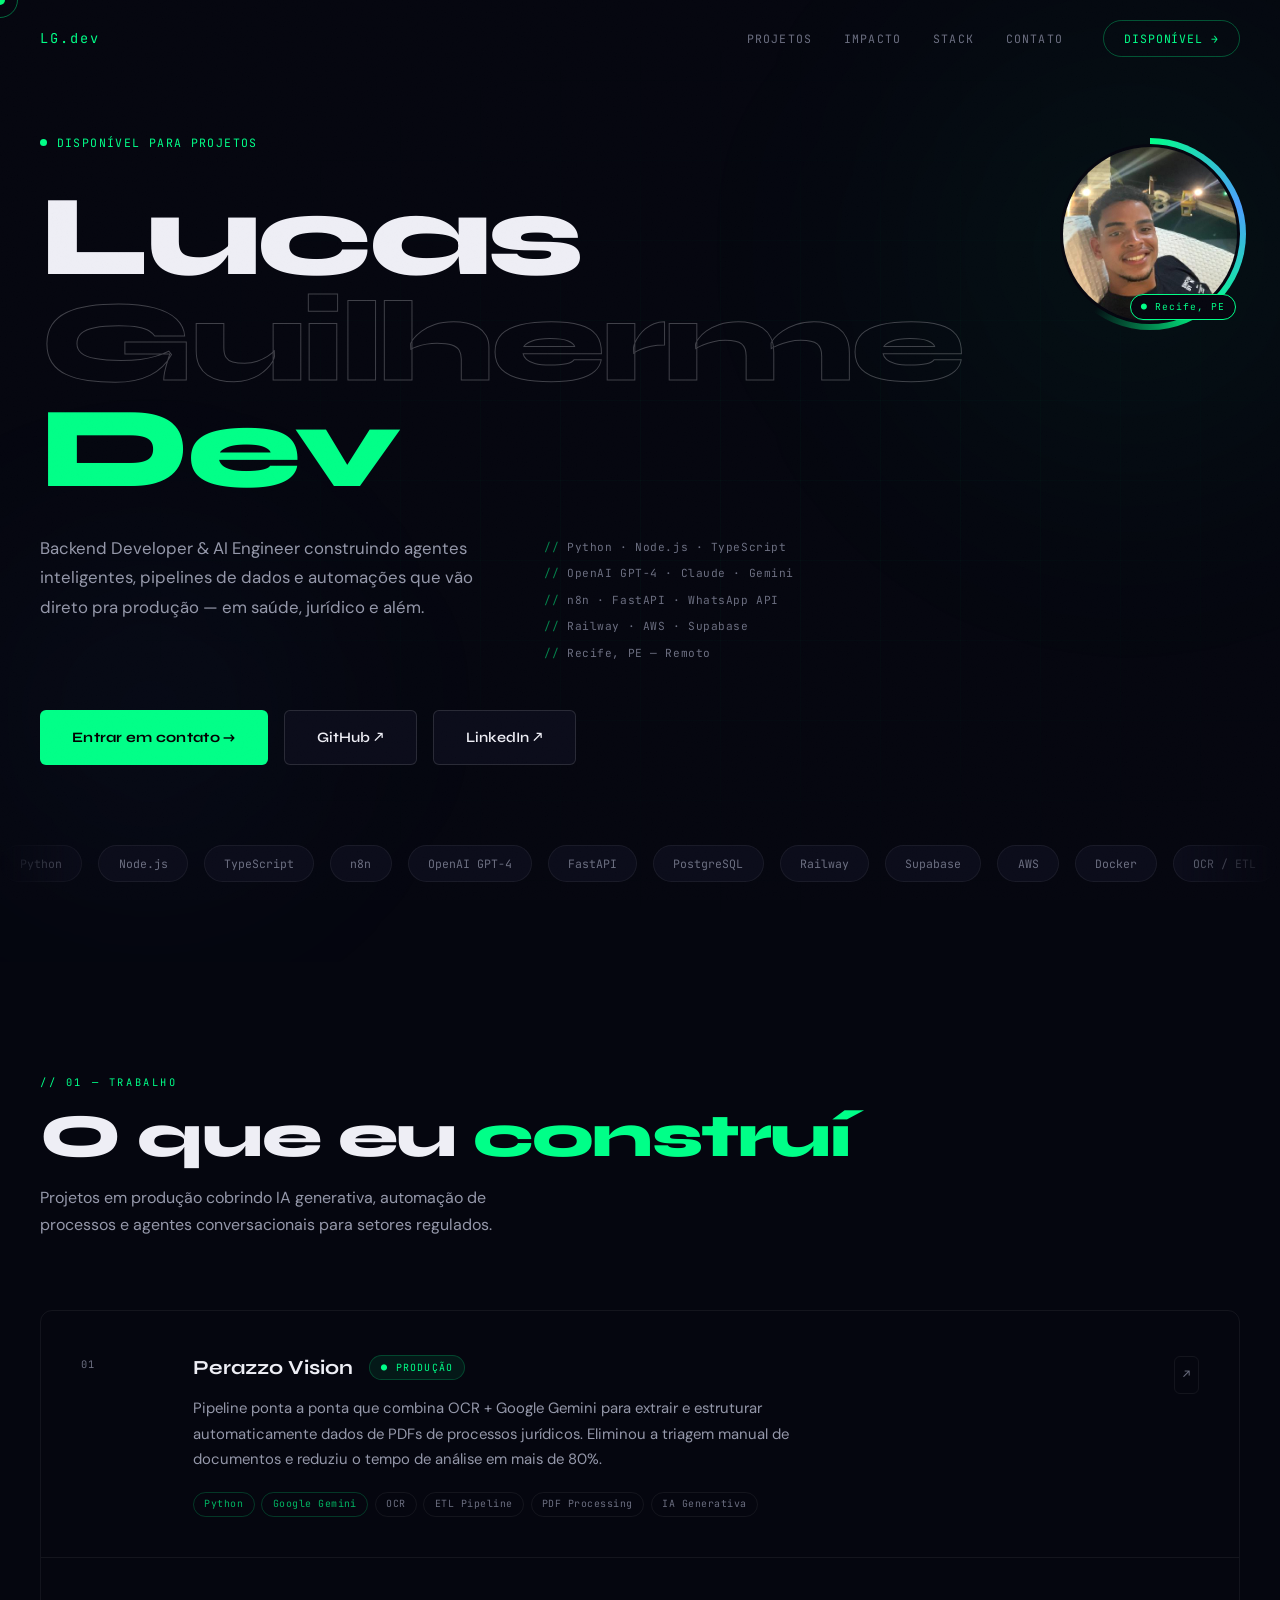
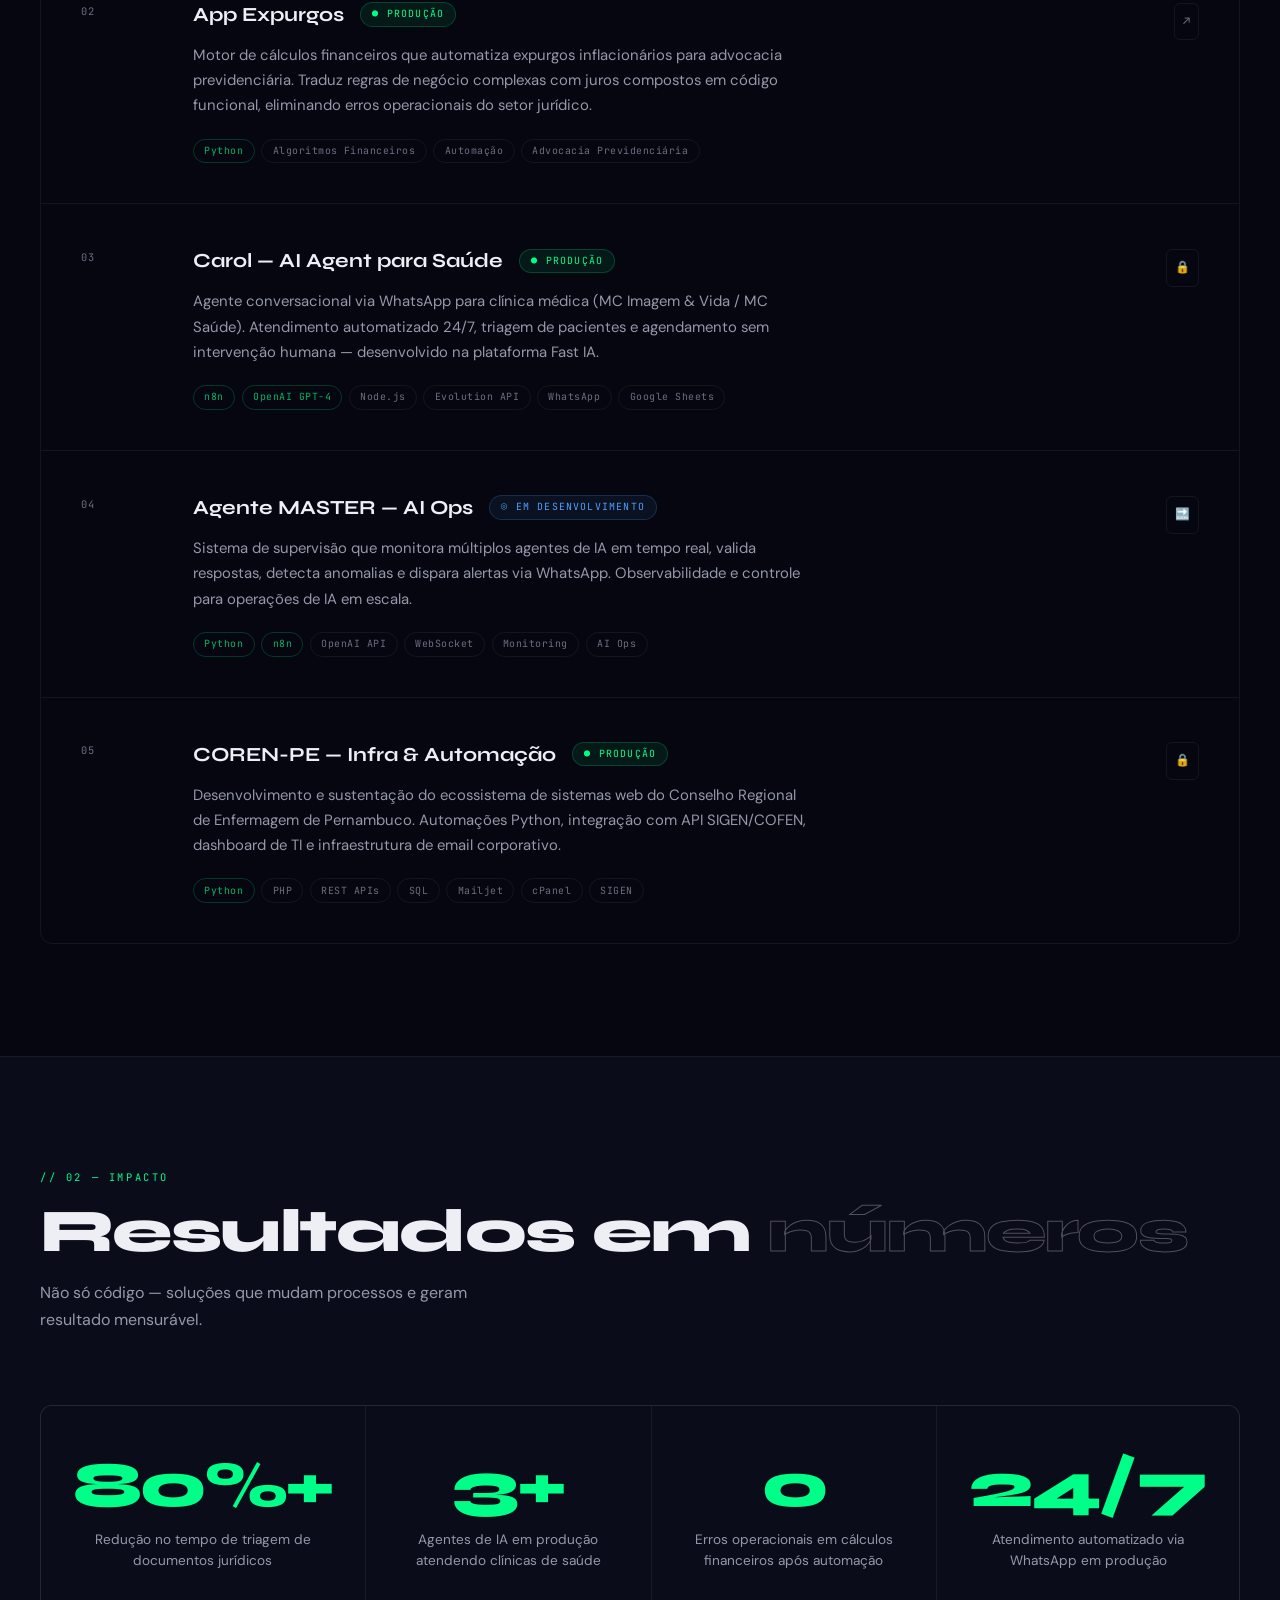
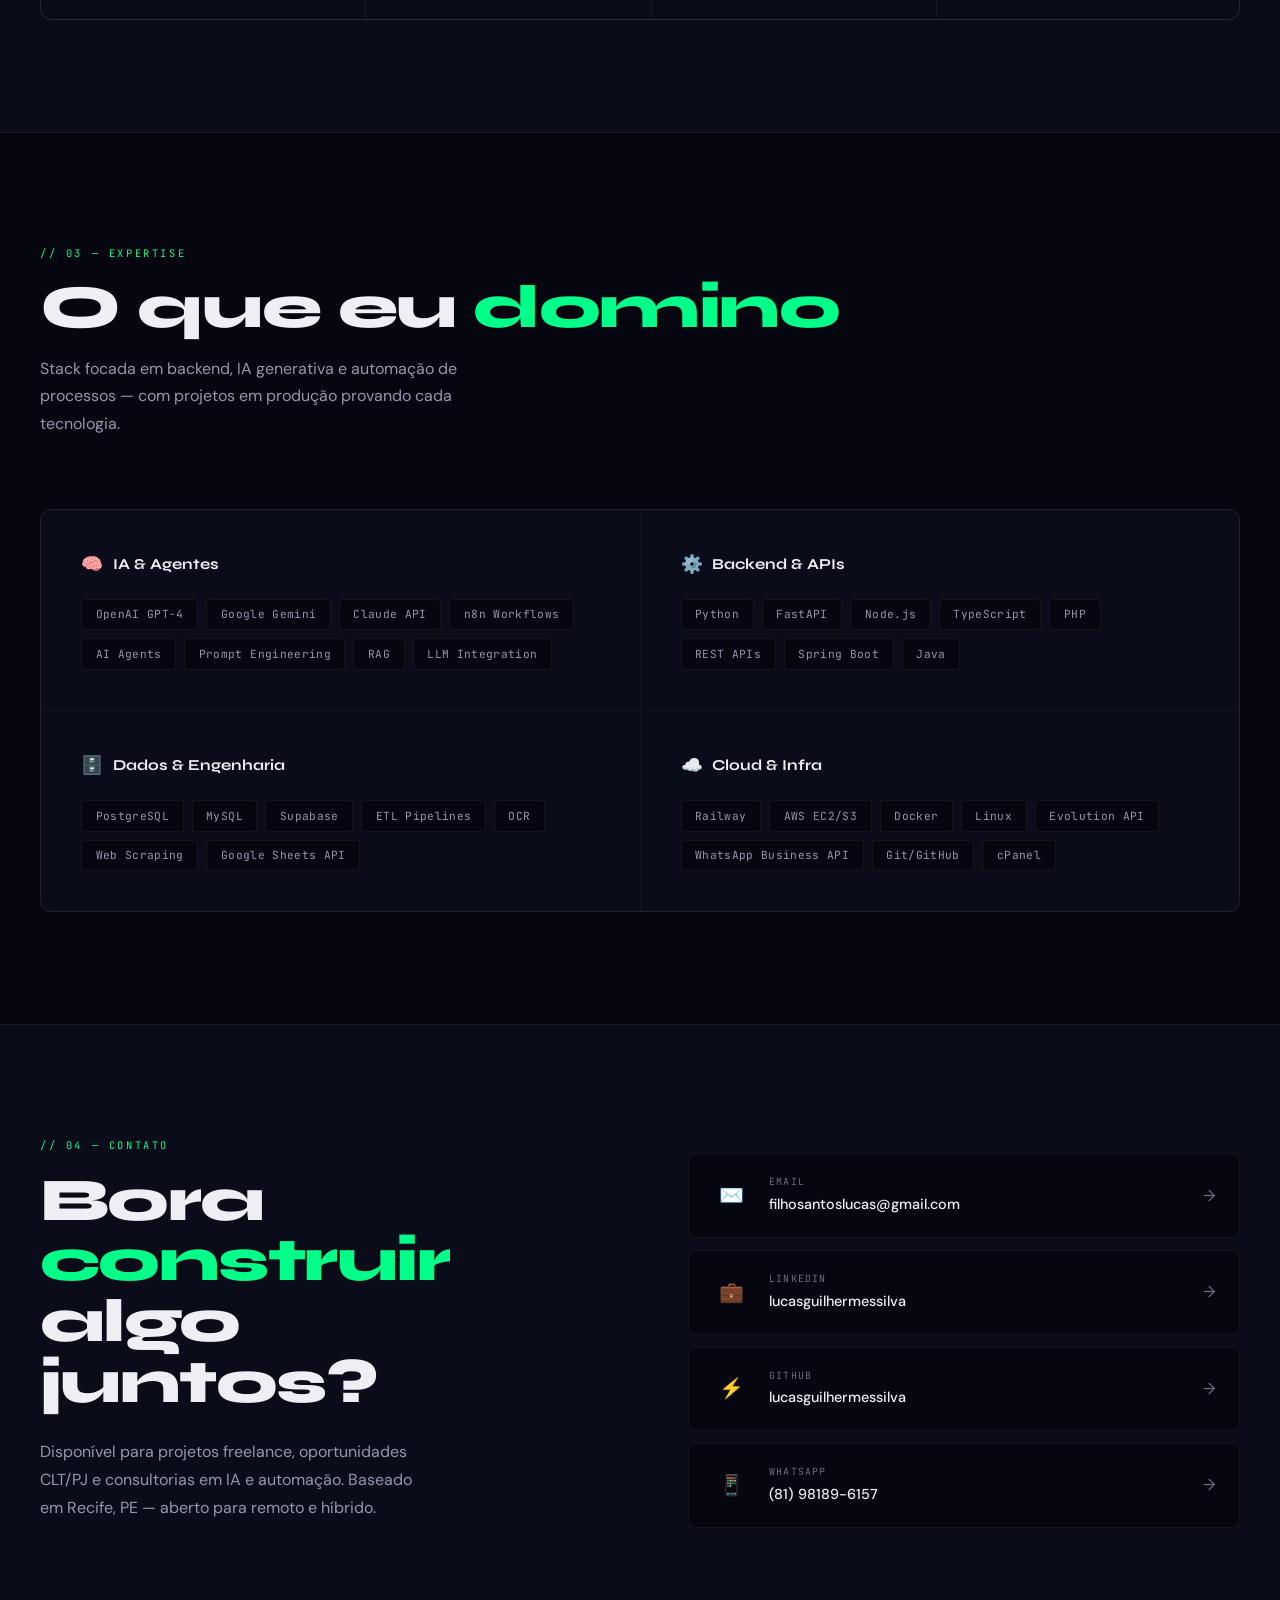
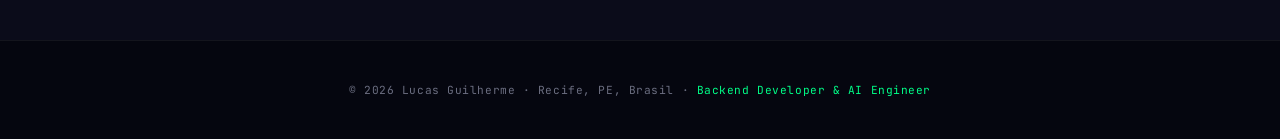
==== index.html @ 6ccff3d7 "feat: portfolio profissional v2 — foto, projetos, stack, metricas de impacto" ====
<!DOCTYPE html>
<html lang="pt-BR">
<head>
  <meta charset="UTF-8">
  <meta name="viewport" content="width=device-width, initial-scale=1.0">
  <meta name="description" content="Lucas Guilherme — Backend Developer & AI Engineer. Construindo agentes de IA, pipelines de dados e automações em produção.">
  <meta property="og:title" content="Lucas Guilherme — Backend Developer & AI Engineer">
  <meta property="og:description" content="Construindo agentes de IA, pipelines de dados e automações que resolvem problemas reais.">
  <meta name="theme-color" content="#05060f">
  <title>Lucas Guilherme — Backend Developer & AI Engineer</title>
  <link rel="preconnect" href="https://fonts.googleapis.com">
  <link rel="preconnect" href="https://fonts.gstatic.com" crossorigin>
  <link href="https://fonts.googleapis.com/css2?family=Syne:wght@400;600;700;800&family=JetBrains+Mono:wght@300;400;500&family=DM+Sans:ital,opsz,wght@0,9..40,300;0,9..40,400;0,9..40,500;1,9..40,300&display=swap" rel="stylesheet">
  <style>
    *, *::before, *::after { box-sizing: border-box; margin: 0; padding: 0; }

    :root {
      --bg: #05060f;
      --bg2: #0b0c1a;
      --bg3: #0f1020;
      --border: rgba(255,255,255,0.06);
      --border2: rgba(255,255,255,0.12);
      --accent: #00ff88;
      --accent2: #4d9fff;
      --accent3: #ff6b6b;
      --text: #eeeef5;
      --muted: #6b6e80;
      --muted2: #9598aa;
      --font-head: 'Syne', sans-serif;
      --font-mono: 'JetBrains Mono', monospace;
      --font-body: 'DM Sans', sans-serif;
    }

    html { scroll-behavior: smooth; }

    body {
      background: var(--bg);
      color: var(--text);
      font-family: var(--font-body);
      font-size: 16px;
      line-height: 1.65;
      overflow-x: hidden;
      cursor: none;
    }

    /* Custom cursor */
    #cursor {
      position: fixed;
      width: 10px;
      height: 10px;
      background: var(--accent);
      border-radius: 50%;
      pointer-events: none;
      z-index: 9999;
      transform: translate(-50%, -50%);
      transition: transform 0.1s, opacity 0.2s;
      mix-blend-mode: difference;
    }

    #cursor-ring {
      position: fixed;
      width: 36px;
      height: 36px;
      border: 1px solid rgba(0,255,136,0.4);
      border-radius: 50%;
      pointer-events: none;
      z-index: 9998;
      transform: translate(-50%, -50%);
      transition: transform 0.15s ease-out, width 0.2s, height 0.2s, border-color 0.2s;
    }

    /* Scroll progress */
    #progress {
      position: fixed;
      top: 0;
      left: 0;
      height: 1px;
      background: var(--accent);
      z-index: 200;
      transition: width 0.05s;
    }

    /* Noise texture */
    body::after {
      content: '';
      position: fixed;
      inset: 0;
      background-image: url("data:image/svg+xml,%3Csvg xmlns='http://www.w3.org/2000/svg' width='300' height='300'%3E%3Cfilter id='n'%3E%3CfeTurbulence type='fractalNoise' baseFrequency='0.8' numOctaves='4'/%3E%3C/filter%3E%3Crect width='300' height='300' filter='url(%23n)' opacity='0.03'/%3E%3C/svg%3E");
      pointer-events: none;
      z-index: 999;
      opacity: 0.5;
    }

    /* NAV */
    nav {
      position: fixed;
      top: 0;
      left: 0;
      right: 0;
      z-index: 100;
      padding: 1.25rem 2.5rem;
      display: flex;
      justify-content: space-between;
      align-items: center;
      border-bottom: 1px solid transparent;
      transition: border-color 0.3s, backdrop-filter 0.3s, background 0.3s;
    }

    nav.scrolled {
      border-bottom-color: var(--border);
      backdrop-filter: blur(24px);
      background: rgba(5,6,15,0.85);
    }

    .nav-logo {
      font-family: var(--font-mono);
      font-size: 0.85rem;
      letter-spacing: 0.15em;
      color: var(--accent);
      text-decoration: none;
    }

    .nav-right {
      display: flex;
      align-items: center;
      gap: 2.5rem;
    }

    .nav-links {
      display: flex;
      gap: 2rem;
      list-style: none;
    }

    .nav-links a {
      font-family: var(--font-mono);
      font-size: 0.72rem;
      letter-spacing: 0.1em;
      text-transform: uppercase;
      color: var(--muted);
      text-decoration: none;
      transition: color 0.2s;
    }

    .nav-links a:hover { color: var(--text); }

    .nav-cta {
      font-family: var(--font-mono);
      font-size: 0.72rem;
      letter-spacing: 0.08em;
      text-transform: uppercase;
      color: var(--accent);
      text-decoration: none;
      border: 1px solid rgba(0,255,136,0.3);
      padding: 0.5rem 1.25rem;
      border-radius: 100px;
      transition: all 0.2s;
    }

    .nav-cta:hover {
      background: rgba(0,255,136,0.08);
      border-color: var(--accent);
    }

    /* HERO */
    #hero {
      min-height: 100vh;
      display: flex;
      align-items: center;
      padding: 8rem 2.5rem 5rem;
      position: relative;
      overflow: hidden;
    }

    /* Grid lines */
    #hero::before {
      content: '';
      position: absolute;
      inset: 0;
      background-image:
        linear-gradient(rgba(0,255,136,0.025) 1px, transparent 1px),
        linear-gradient(90deg, rgba(0,255,136,0.025) 1px, transparent 1px);
      background-size: 80px 80px;
      mask-image: radial-gradient(ellipse 70% 60% at 60% 50%, black 20%, transparent 80%);
    }

    .orb {
      position: absolute;
      border-radius: 50%;
      filter: blur(100px);
      pointer-events: none;
    }

    .orb-1 {
      width: 700px;
      height: 700px;
      background: radial-gradient(circle, rgba(0,255,136,0.06), transparent 70%);
      top: -100px;
      right: -200px;
      animation: float 8s ease-in-out infinite;
    }

    .orb-2 {
      width: 500px;
      height: 500px;
      background: radial-gradient(circle, rgba(77,159,255,0.05), transparent 70%);
      bottom: 0;
      left: -100px;
      animation: float 10s ease-in-out infinite reverse;
    }

    @keyframes float {
      0%, 100% { transform: translateY(0); }
      50% { transform: translateY(-30px); }
    }

    .hero-inner {
      max-width: 1200px;
      margin: 0 auto;
      width: 100%;
      position: relative;
    }

    .hero-available {
      display: inline-flex;
      align-items: center;
      gap: 0.6rem;
      font-family: var(--font-mono);
      font-size: 0.72rem;
      color: var(--accent);
      letter-spacing: 0.12em;
      text-transform: uppercase;
      margin-bottom: 2rem;
    }

    .hero-dot {
      width: 7px;
      height: 7px;
      background: var(--accent);
      border-radius: 50%;
      animation: pulse 2.5s ease-in-out infinite;
    }

    @keyframes pulse {
      0%, 100% { opacity: 1; box-shadow: 0 0 0 0 rgba(0,255,136,0.4); }
      50% { opacity: 0.6; box-shadow: 0 0 0 6px rgba(0,255,136,0); }
    }

    .hero-title {
      font-family: var(--font-head);
      font-size: clamp(3.5rem, 9vw, 8rem);
      font-weight: 800;
      line-height: 0.92;
      letter-spacing: -0.03em;
      margin-bottom: 2rem;
    }

    .hero-title-outline {
      color: transparent;
      -webkit-text-stroke: 1px rgba(238,238,245,0.25);
    }

    .hero-title-accent {
      color: var(--accent);
    }

    .hero-sub {
      display: flex;
      align-items: flex-start;
      gap: 4rem;
      margin-bottom: 3rem;
    }

    .hero-desc {
      font-size: 1.05rem;
      color: var(--muted2);
      max-width: 440px;
      line-height: 1.75;
    }

    .hero-tags {
      display: flex;
      flex-direction: column;
      gap: 0.5rem;
      padding-top: 0.25rem;
    }

    .hero-tag-item {
      font-family: var(--font-mono);
      font-size: 0.7rem;
      color: var(--muted);
      letter-spacing: 0.05em;
      display: flex;
      align-items: center;
      gap: 0.5rem;
    }

    .hero-tag-item::before {
      content: '//';
      color: var(--accent);
      opacity: 0.5;
    }

    .hero-actions {
      display: flex;
      gap: 1rem;
      margin-bottom: 5rem;
      flex-wrap: wrap;
    }

    .btn-primary {
      display: inline-flex;
      align-items: center;
      gap: 0.5rem;
      padding: 0.9rem 2rem;
      background: var(--accent);
      color: #000;
      font-family: var(--font-head);
      font-size: 0.9rem;
      font-weight: 700;
      letter-spacing: 0.02em;
      text-decoration: none;
      border-radius: 6px;
      transition: all 0.2s;
      cursor: none;
    }

    .btn-primary:hover {
      background: #00cc6a;
      transform: translateY(-2px);
      box-shadow: 0 12px 40px rgba(0,255,136,0.25);
    }

    .btn-ghost {
      display: inline-flex;
      align-items: center;
      gap: 0.5rem;
      padding: 0.9rem 2rem;
      border: 1px solid var(--border2);
      color: var(--text);
      font-family: var(--font-head);
      font-size: 0.9rem;
      font-weight: 600;
      text-decoration: none;
      border-radius: 6px;
      transition: all 0.2s;
      cursor: none;
      background: var(--bg2);
    }

    .btn-ghost:hover {
      border-color: rgba(255,255,255,0.25);
      transform: translateY(-2px);
    }

    /* Stack ticker */
    .ticker-wrap {
      overflow: hidden;
      mask-image: linear-gradient(90deg, transparent, black 8%, black 92%, transparent);
      margin: 0 -2.5rem;
    }

    .ticker-inner {
      display: flex;
      gap: 1rem;
      width: max-content;
      animation: ticker 30s linear infinite;
    }

    @keyframes ticker { to { transform: translateX(-50%); } }

    .ticker-item {
      display: flex;
      align-items: center;
      gap: 0.6rem;
      padding: 0.5rem 1.2rem;
      border: 1px solid var(--border);
      border-radius: 100px;
      background: var(--bg2);
      font-family: var(--font-mono);
      font-size: 0.72rem;
      color: var(--muted);
      white-space: nowrap;
      transition: border-color 0.2s, color 0.2s;
    }

    /* SECTION BASE */
    section { padding: 7rem 2.5rem; }

    .section-inner {
      max-width: 1200px;
      margin: 0 auto;
    }

    .section-eyebrow {
      font-family: var(--font-mono);
      font-size: 0.65rem;
      letter-spacing: 0.25em;
      text-transform: uppercase;
      color: var(--accent);
      margin-bottom: 1rem;
    }

    h2 {
      font-family: var(--font-head);
      font-size: clamp(2rem, 5vw, 3.8rem);
      font-weight: 800;
      line-height: 1;
      letter-spacing: -0.025em;
      margin-bottom: 1rem;
    }

    h2 em {
      font-style: normal;
      color: transparent;
      -webkit-text-stroke: 1px rgba(238,238,245,0.3);
    }

    h2 strong {
      font-style: normal;
      color: var(--accent);
      font-weight: 800;
    }

    .section-lead {
      font-size: 1rem;
      color: var(--muted2);
      max-width: 480px;
      margin-bottom: 4.5rem;
      line-height: 1.7;
    }

    /* PROJECTS */
    #projects { background: var(--bg); }

    .projects-list {
      display: flex;
      flex-direction: column;
      border: 1px solid var(--border);
      border-radius: 12px;
      overflow: hidden;
    }

    .project-item {
      display: grid;
      grid-template-columns: 80px 1fr auto;
      align-items: start;
      gap: 2rem;
      padding: 2.5rem;
      border-bottom: 1px solid var(--border);
      transition: background 0.25s;
      position: relative;
    }

    .project-item:last-child { border-bottom: none; }

    .project-item::before {
      content: '';
      position: absolute;
      top: 0;
      left: 0;
      width: 2px;
      height: 0;
      background: var(--accent);
      transition: height 0.3s ease;
    }

    .project-item:hover { background: var(--bg2); }
    .project-item:hover::before { height: 100%; }

    .project-num {
      font-family: var(--font-mono);
      font-size: 0.65rem;
      color: var(--muted);
      letter-spacing: 0.1em;
      padding-top: 0.3rem;
    }

    .project-body {}

    .project-header {
      display: flex;
      align-items: center;
      gap: 1rem;
      margin-bottom: 0.75rem;
    }

    .project-name {
      font-family: var(--font-head);
      font-size: 1.25rem;
      font-weight: 700;
      color: var(--text);
    }

    .project-status {
      font-family: var(--font-mono);
      font-size: 0.62rem;
      letter-spacing: 0.12em;
      text-transform: uppercase;
      padding: 0.2rem 0.7rem;
      border-radius: 100px;
    }

    .status-prod {
      background: rgba(0,255,136,0.08);
      border: 1px solid rgba(0,255,136,0.2);
      color: var(--accent);
    }

    .status-dev {
      background: rgba(77,159,255,0.08);
      border: 1px solid rgba(77,159,255,0.2);
      color: var(--accent2);
    }

    .status-nda {
      background: rgba(255,107,107,0.08);
      border: 1px solid rgba(255,107,107,0.2);
      color: var(--accent3);
    }

    .project-desc {
      font-size: 0.93rem;
      color: var(--muted2);
      line-height: 1.7;
      margin-bottom: 1.25rem;
      max-width: 620px;
    }

    .project-tags {
      display: flex;
      flex-wrap: wrap;
      gap: 0.4rem;
    }

    .ptag {
      font-family: var(--font-mono);
      font-size: 0.62rem;
      padding: 0.2rem 0.65rem;
      border: 1px solid var(--border);
      border-radius: 100px;
      color: var(--muted);
      letter-spacing: 0.05em;
    }

    .ptag.hi {
      border-color: rgba(0,255,136,0.2);
      color: rgba(0,255,136,0.7);
    }

    .project-link {
      font-family: var(--font-mono);
      font-size: 0.75rem;
      color: var(--muted);
      text-decoration: none;
      writing-mode: horizontal-tb;
      display: flex;
      align-items: center;
      gap: 0.3rem;
      padding: 0.5rem;
      border: 1px solid var(--border);
      border-radius: 6px;
      transition: all 0.2s;
      height: fit-content;
      margin-top: 0.3rem;
      cursor: none;
    }

    .project-link:hover {
      border-color: var(--border2);
      color: var(--text);
    }

    /* IMPACT */
    #impact { background: var(--bg2); border-top: 1px solid var(--border); border-bottom: 1px solid var(--border); }

    .metrics-grid {
      display: grid;
      grid-template-columns: repeat(4, 1fr);
      gap: 1px;
      background: var(--border);
      border: 1px solid var(--border);
      border-radius: 12px;
      overflow: hidden;
    }

    .metric-card {
      background: var(--bg2);
      padding: 3rem 2rem;
      text-align: center;
    }

    .metric-value {
      font-family: var(--font-head);
      font-size: 4rem;
      font-weight: 800;
      line-height: 1;
      color: var(--accent);
      margin-bottom: 0.75rem;
      letter-spacing: -0.04em;
    }

    .metric-label {
      font-size: 0.85rem;
      color: var(--muted2);
      line-height: 1.5;
    }

    /* STACK */
    #stack { background: var(--bg); }

    .stack-grid {
      display: grid;
      grid-template-columns: repeat(2, 1fr);
      gap: 1px;
      background: var(--border);
      border: 1px solid var(--border);
      border-radius: 12px;
      overflow: hidden;
    }

    .stack-block {
      background: var(--bg2);
      padding: 2.5rem;
    }

    .stack-title {
      font-family: var(--font-head);
      font-size: 0.95rem;
      font-weight: 700;
      margin-bottom: 1.25rem;
      display: flex;
      align-items: center;
      gap: 0.6rem;
    }

    .stack-icon {
      font-size: 1.1rem;
    }

    .stack-items {
      display: flex;
      flex-wrap: wrap;
      gap: 0.5rem;
    }

    .sitem {
      font-family: var(--font-mono);
      font-size: 0.7rem;
      padding: 0.35rem 0.85rem;
      border: 1px solid var(--border);
      border-radius: 4px;
      color: var(--muted2);
      background: var(--bg);
      letter-spacing: 0.03em;
      transition: all 0.15s;
    }

    .sitem:hover {
      border-color: var(--border2);
      color: var(--text);
    }

    /* CONTACT */
    #contact { background: var(--bg2); border-top: 1px solid var(--border); }

    .contact-grid {
      display: grid;
      grid-template-columns: 1fr 1fr;
      gap: 6rem;
      align-items: start;
    }

    .contact-left p {
      font-size: 1rem;
      color: var(--muted2);
      line-height: 1.75;
      margin-top: 1.5rem;
      max-width: 380px;
    }

    .contact-links {
      display: flex;
      flex-direction: column;
      gap: 0.75rem;
      margin-top: 1rem;
    }

    .clink {
      display: flex;
      align-items: center;
      gap: 1.25rem;
      padding: 1.25rem 1.5rem;
      border: 1px solid var(--border);
      border-radius: 8px;
      text-decoration: none;
      color: var(--text);
      background: var(--bg);
      transition: all 0.2s;
      cursor: none;
    }

    .clink:hover {
      border-color: var(--accent);
      transform: translateX(6px);
    }

    .clink-icon {
      font-size: 1.25rem;
      width: 36px;
      text-align: center;
      flex-shrink: 0;
    }

    .clink-info { flex: 1; }

    .clink-label {
      font-family: var(--font-mono);
      font-size: 0.62rem;
      color: var(--muted);
      text-transform: uppercase;
      letter-spacing: 0.12em;
      margin-bottom: 0.15rem;
    }

    .clink-val {
      font-size: 0.9rem;
      font-weight: 500;
    }

    .clink-arrow {
      color: var(--muted);
      font-size: 1rem;
      transition: transform 0.2s, color 0.2s;
    }

    .clink:hover .clink-arrow {
      transform: translateX(4px);
      color: var(--accent);
    }

    /* FOOTER */
    footer {
      padding: 2.5rem;
      text-align: center;
      border-top: 1px solid var(--border);
    }

    footer p {
      font-family: var(--font-mono);
      font-size: 0.7rem;
      color: var(--muted);
      letter-spacing: 0.05em;
    }

    footer span { color: var(--accent); }

    /* ANIMATIONS */
    .reveal {
      opacity: 0;
      transform: translateY(28px);
      transition: opacity 0.7s ease, transform 0.7s ease;
    }

    .reveal.visible {
      opacity: 1;
      transform: none;
    }

    .reveal-delay-1 { transition-delay: 0.1s; }
    .reveal-delay-2 { transition-delay: 0.2s; }
    .reveal-delay-3 { transition-delay: 0.3s; }
    .reveal-delay-4 { transition-delay: 0.4s; }

    /* RESPONSIVE */
    @media (max-width: 900px) {
      .nav-links, .nav-cta { display: none; }
      .hero-sub { flex-direction: column; gap: 1.5rem; }
      .hero-tags { flex-direction: row; flex-wrap: wrap; }
      .project-item { grid-template-columns: 50px 1fr; }
      .project-link { display: none; }
      .metrics-grid { grid-template-columns: repeat(2, 1fr); }
      .stack-grid { grid-template-columns: 1fr; }
      .contact-grid { grid-template-columns: 1fr; gap: 3rem; }
    }

    @media (max-width: 600px) {
      section { padding: 5rem 1.5rem; }
      .hero-title { font-size: 3rem; }
      .metrics-grid { grid-template-columns: 1fr; }
      nav { padding: 1rem 1.5rem; }
      .hero-photo-wrap { display: none; }
      .hero-top { flex-direction: column; }
    }

    /* PHOTO */
    .hero-top {
      display: flex;
      align-items: flex-start;
      justify-content: space-between;
      gap: 3rem;
      margin-bottom: 0;
    }

    .hero-left { flex: 1; }

    .hero-photo-wrap {
      flex-shrink: 0;
      position: relative;
      margin-top: 1rem;
    }

    .hero-photo-ring {
      position: absolute;
      inset: -6px;
      border-radius: 50%;
      background: conic-gradient(var(--accent), var(--accent2), var(--accent), transparent 60%);
      animation: spin 6s linear infinite;
      z-index: 0;
    }

    @keyframes spin { to { transform: rotate(360deg); } }

    .hero-photo-inner {
      position: relative;
      z-index: 1;
      width: 180px;
      height: 180px;
      border-radius: 50%;
      overflow: hidden;
      border: 3px solid var(--bg);
      background: var(--bg2);
    }

    .hero-photo-inner img {
      width: 100%;
      height: 100%;
      object-fit: cover;
      filter: grayscale(15%) contrast(1.05);
      transition: filter 0.3s;
    }

    .hero-photo-inner img:hover {
      filter: grayscale(0%) contrast(1.1);
    }

    .hero-photo-badge {
      position: absolute;
      bottom: 4px;
      right: 4px;
      z-index: 2;
      background: var(--bg);
      border: 1px solid var(--accent);
      border-radius: 100px;
      padding: 0.25rem 0.65rem;
      font-family: var(--font-mono);
      font-size: 0.6rem;
      color: var(--accent);
      letter-spacing: 0.1em;
      white-space: nowrap;
    }

    @media (max-width: 900px) {
      .hero-photo-inner { width: 130px; height: 130px; }
    }
  </style>
</head>
<body>

  <!-- Cursor -->
  <div id="cursor"></div>
  <div id="cursor-ring"></div>

  <!-- Progress -->
  <div id="progress"></div>

  <!-- NAV -->
  <nav id="nav">
    <a href="#hero" class="nav-logo">LG.dev</a>
    <div class="nav-right">
      <ul class="nav-links">
        <li><a href="#projects">Projetos</a></li>
        <li><a href="#impact">Impacto</a></li>
        <li><a href="#stack">Stack</a></li>
        <li><a href="#contact">Contato</a></li>
      </ul>
      <a href="#contact" class="nav-cta">Disponível →</a>
    </div>
  </nav>

  <!-- HERO -->
  <section id="hero">
    <div class="orb orb-1"></div>
    <div class="orb orb-2"></div>
    <div class="hero-inner">
      <div class="hero-top">
        <div class="hero-left">
          <div class="hero-available">
            <div class="hero-dot"></div>
            Disponível para projetos
          </div>

          <h1 class="hero-title">
            Lucas<br>
            <span class="hero-title-outline">Guilherme</span><br>
            <span class="hero-title-accent">Dev</span>
          </h1>

          <div class="hero-sub">
            <p class="hero-desc">
              Backend Developer & AI Engineer construindo agentes inteligentes,
              pipelines de dados e automações que vão direto pra produção —
              em saúde, jurídico e além.
            </p>
            <div class="hero-tags">
              <span class="hero-tag-item">Python · Node.js · TypeScript</span>
              <span class="hero-tag-item">OpenAI GPT-4 · Claude · Gemini</span>
              <span class="hero-tag-item">n8n · FastAPI · WhatsApp API</span>
              <span class="hero-tag-item">Railway · AWS · Supabase</span>
              <span class="hero-tag-item">Recife, PE — Remoto</span>
            </div>
          </div>

          <div class="hero-actions">
            <a href="#contact" class="btn-primary">Entrar em contato →</a>
            <a href="https://github.com/lucasguilhermessilva" target="_blank" class="btn-ghost">
              GitHub ↗
            </a>
            <a href="https://www.linkedin.com/in/lucasguilhermessilva/" target="_blank" class="btn-ghost">
              LinkedIn ↗
            </a>
          </div>
        </div>

        <!-- FOTO -->
        <div class="hero-photo-wrap">
          <div class="hero-photo-ring"></div>
          <div class="hero-photo-inner">
            <img
              src="[data-uri]"
              alt="Lucas Guilherme"
              onerror="this.src=''; this.parentElement.style.background='var(--bg3)'"
            />
          </div>
          <div class="hero-photo-badge">● Recife, PE</div>
        </div>
      </div>

      <!-- Ticker -->
      <div class="ticker-wrap">
        <div class="ticker-inner" id="ticker"></div>
      </div>
    </div>
  </section>

  <!-- PROJECTS -->
  <section id="projects">
    <div class="section-inner">
      <div class="section-eyebrow reveal">// 01 — Trabalho</div>
      <h2 class="reveal reveal-delay-1">O que eu <strong>construí</strong></h2>
      <p class="section-lead reveal reveal-delay-2">Projetos em produção cobrindo IA generativa, automação de processos e agentes conversacionais para setores regulados.</p>

      <div class="projects-list reveal reveal-delay-3">

        <div class="project-item">
          <div class="project-num">01</div>
          <div class="project-body">
            <div class="project-header">
              <span class="project-name">Perazzo Vision</span>
              <span class="project-status status-prod">● Produção</span>
            </div>
            <p class="project-desc">
              Pipeline ponta a ponta que combina OCR + Google Gemini para extrair e estruturar automaticamente dados de PDFs de processos jurídicos. Eliminou a triagem manual de documentos e reduziu o tempo de análise em mais de 80%.
            </p>
            <div class="project-tags">
              <span class="ptag hi">Python</span>
              <span class="ptag hi">Google Gemini</span>
              <span class="ptag">OCR</span>
              <span class="ptag">ETL Pipeline</span>
              <span class="ptag">PDF Processing</span>
              <span class="ptag">IA Generativa</span>
            </div>
          </div>
          <a href="https://github.com/lucasguilhermessilva/perazzo-vision" target="_blank" class="project-link" title="Ver no GitHub">↗</a>
        </div>

        <div class="project-item">
          <div class="project-num">02</div>
          <div class="project-body">
            <div class="project-header">
              <span class="project-name">App Expurgos</span>
              <span class="project-status status-prod">● Produção</span>
            </div>
            <p class="project-desc">
              Motor de cálculos financeiros que automatiza expurgos inflacionários para advocacia previdenciária. Traduz regras de negócio complexas com juros compostos em código funcional, eliminando erros operacionais do setor jurídico.
            </p>
            <div class="project-tags">
              <span class="ptag hi">Python</span>
              <span class="ptag">Algoritmos Financeiros</span>
              <span class="ptag">Automação</span>
              <span class="ptag">Advocacia Previdenciária</span>
            </div>
          </div>
          <a href="https://github.com/lucasguilhermessilva/app-expurgos" target="_blank" class="project-link" title="Ver no GitHub">↗</a>
        </div>

        <div class="project-item">
          <div class="project-num">03</div>
          <div class="project-body">
            <div class="project-header">
              <span class="project-name">Carol — AI Agent para Saúde</span>
              <span class="project-status status-prod">● Produção</span>
            </div>
            <p class="project-desc">
              Agente conversacional via WhatsApp para clínica médica (MC Imagem & Vida / MC Saúde). Atendimento automatizado 24/7, triagem de pacientes e agendamento sem intervenção humana — desenvolvido na plataforma Fast IA.
            </p>
            <div class="project-tags">
              <span class="ptag hi">n8n</span>
              <span class="ptag hi">OpenAI GPT-4</span>
              <span class="ptag">Node.js</span>
              <span class="ptag">Evolution API</span>
              <span class="ptag">WhatsApp</span>
              <span class="ptag">Google Sheets</span>
            </div>
          </div>
          <span class="project-link" title="NDA">🔒</span>
        </div>

        <div class="project-item">
          <div class="project-num">04</div>
          <div class="project-body">
            <div class="project-header">
              <span class="project-name">Agente MASTER — AI Ops</span>
              <span class="project-status status-dev">◎ Em desenvolvimento</span>
            </div>
            <p class="project-desc">
              Sistema de supervisão que monitora múltiplos agentes de IA em tempo real, valida respostas, detecta anomalias e dispara alertas via WhatsApp. Observabilidade e controle para operações de IA em escala.
            </p>
            <div class="project-tags">
              <span class="ptag hi">Python</span>
              <span class="ptag hi">n8n</span>
              <span class="ptag">OpenAI API</span>
              <span class="ptag">WebSocket</span>
              <span class="ptag">Monitoring</span>
              <span class="ptag">AI Ops</span>
            </div>
          </div>
          <span class="project-link" title="Em breve">🔜</span>
        </div>

        <div class="project-item">
          <div class="project-num">05</div>
          <div class="project-body">
            <div class="project-header">
              <span class="project-name">COREN-PE — Infra & Automação</span>
              <span class="project-status status-prod">● Produção</span>
            </div>
            <p class="project-desc">
              Desenvolvimento e sustentação do ecossistema de sistemas web do Conselho Regional de Enfermagem de Pernambuco. Automações Python, integração com API SIGEN/COFEN, dashboard de TI e infraestrutura de email corporativo.
            </p>
            <div class="project-tags">
              <span class="ptag hi">Python</span>
              <span class="ptag">PHP</span>
              <span class="ptag">REST APIs</span>
              <span class="ptag">SQL</span>
              <span class="ptag">Mailjet</span>
              <span class="ptag">cPanel</span>
              <span class="ptag">SIGEN</span>
            </div>
          </div>
          <span class="project-link" title="Interno">🔒</span>
        </div>

      </div>
    </div>
  </section>

  <!-- IMPACT -->
  <section id="impact">
    <div class="section-inner">
      <div class="section-eyebrow reveal">// 02 — Impacto</div>
      <h2 class="reveal reveal-delay-1">Resultados em <em>números</em></h2>
      <p class="section-lead reveal reveal-delay-2">Não só código — soluções que mudam processos e geram resultado mensurável.</p>

      <div class="metrics-grid reveal reveal-delay-3">
        <div class="metric-card">
          <div class="metric-value" data-target="80" data-suffix="%+">0%</div>
          <div class="metric-label">Redução no tempo de triagem de documentos jurídicos</div>
        </div>
        <div class="metric-card">
          <div class="metric-value" data-target="3" data-suffix="+">0</div>
          <div class="metric-label">Agentes de IA em produção atendendo clínicas de saúde</div>
        </div>
        <div class="metric-card">
          <div class="metric-value" data-target="0" data-suffix="">0</div>
          <div class="metric-label">Erros operacionais em cálculos financeiros após automação</div>
        </div>
        <div class="metric-card">
          <div class="metric-value" data-counter="false">24/7</div>
          <div class="metric-label">Atendimento automatizado via WhatsApp em produção</div>
        </div>
      </div>
    </div>
  </section>

  <!-- STACK -->
  <section id="stack">
    <div class="section-inner">
      <div class="section-eyebrow reveal">// 03 — Expertise</div>
      <h2 class="reveal reveal-delay-1">O que eu <strong>domino</strong></h2>
      <p class="section-lead reveal reveal-delay-2">Stack focada em backend, IA generativa e automação de processos — com projetos em produção provando cada tecnologia.</p>

      <div class="stack-grid reveal reveal-delay-3">
        <div class="stack-block">
          <div class="stack-title"><span class="stack-icon">🧠</span> IA & Agentes</div>
          <div class="stack-items">
            <span class="sitem">OpenAI GPT-4</span>
            <span class="sitem">Google Gemini</span>
            <span class="sitem">Claude API</span>
            <span class="sitem">n8n Workflows</span>
            <span class="sitem">AI Agents</span>
            <span class="sitem">Prompt Engineering</span>
            <span class="sitem">RAG</span>
            <span class="sitem">LLM Integration</span>
          </div>
        </div>
        <div class="stack-block">
          <div class="stack-title"><span class="stack-icon">⚙️</span> Backend & APIs</div>
          <div class="stack-items">
            <span class="sitem">Python</span>
            <span class="sitem">FastAPI</span>
            <span class="sitem">Node.js</span>
            <span class="sitem">TypeScript</span>
            <span class="sitem">PHP</span>
            <span class="sitem">REST APIs</span>
            <span class="sitem">Spring Boot</span>
            <span class="sitem">Java</span>
          </div>
        </div>
        <div class="stack-block">
          <div class="stack-title"><span class="stack-icon">🗄️</span> Dados & Engenharia</div>
          <div class="stack-items">
            <span class="sitem">PostgreSQL</span>
            <span class="sitem">MySQL</span>
            <span class="sitem">Supabase</span>
            <span class="sitem">ETL Pipelines</span>
            <span class="sitem">OCR</span>
            <span class="sitem">Web Scraping</span>
            <span class="sitem">Google Sheets API</span>
          </div>
        </div>
        <div class="stack-block">
          <div class="stack-title"><span class="stack-icon">☁️</span> Cloud & Infra</div>
          <div class="stack-items">
            <span class="sitem">Railway</span>
            <span class="sitem">AWS EC2/S3</span>
            <span class="sitem">Docker</span>
            <span class="sitem">Linux</span>
            <span class="sitem">Evolution API</span>
            <span class="sitem">WhatsApp Business API</span>
            <span class="sitem">Git/GitHub</span>
            <span class="sitem">cPanel</span>
          </div>
        </div>
      </div>
    </div>
  </section>

  <!-- CONTACT -->
  <section id="contact">
    <div class="section-inner">
      <div class="contact-grid">
        <div class="contact-left">
          <div class="section-eyebrow reveal">// 04 — Contato</div>
          <h2 class="reveal reveal-delay-1">Bora <strong>construir</strong><br>algo juntos?</h2>
          <p class="reveal reveal-delay-2">
            Disponível para projetos freelance, oportunidades CLT/PJ e consultorias em IA e automação.
            Baseado em Recife, PE — aberto para remoto e híbrido.
          </p>
        </div>
        <div class="reveal reveal-delay-3">
          <div class="contact-links">
            <a href="mailto:filhosantoslucas@gmail.com" class="clink">
              <span class="clink-icon">✉️</span>
              <div class="clink-info">
                <div class="clink-label">Email</div>
                <div class="clink-val">filhosantoslucas@gmail.com</div>
              </div>
              <span class="clink-arrow">→</span>
            </a>
            <a href="https://www.linkedin.com/in/lucasguilhermessilva/" target="_blank" class="clink">
              <span class="clink-icon">💼</span>
              <div class="clink-info">
                <div class="clink-label">LinkedIn</div>
                <div class="clink-val">lucasguilhermessilva</div>
              </div>
              <span class="clink-arrow">→</span>
            </a>
            <a href="https://github.com/lucasguilhermessilva" target="_blank" class="clink">
              <span class="clink-icon">⚡</span>
              <div class="clink-info">
                <div class="clink-label">GitHub</div>
                <div class="clink-val">lucasguilhermessilva</div>
              </div>
              <span class="clink-arrow">→</span>
            </a>
            <a href="https://wa.me/5581981896157" target="_blank" class="clink">
              <span class="clink-icon">📱</span>
              <div class="clink-info">
                <div class="clink-label">WhatsApp</div>
                <div class="clink-val">(81) 98189-6157</div>
              </div>
              <span class="clink-arrow">→</span>
            </a>
          </div>
        </div>
      </div>
    </div>
  </section>

  <!-- FOOTER -->
  <footer>
    <p>© 2026 Lucas Guilherme · Recife, PE, Brasil · <span>Backend Developer & AI Engineer</span></p>
  </footer>

  <script>
    // Cursor
    const cursor = document.getElementById('cursor');
    const ring = document.getElementById('cursor-ring');
    let mx = 0, my = 0, rx = 0, ry = 0;

    document.addEventListener('mousemove', e => {
      mx = e.clientX; my = e.clientY;
      cursor.style.left = mx + 'px';
      cursor.style.top = my + 'px';
    });

    function animRing() {
      rx += (mx - rx) * 0.12;
      ry += (my - ry) * 0.12;
      ring.style.left = rx + 'px';
      ring.style.top = ry + 'px';
      requestAnimationFrame(animRing);
    }
    animRing();

    document.querySelectorAll('a, button, .project-item').forEach(el => {
      el.addEventListener('mouseenter', () => {
        ring.style.width = '52px';
        ring.style.height = '52px';
        ring.style.borderColor = 'rgba(0,255,136,0.7)';
        cursor.style.transform = 'translate(-50%,-50%) scale(1.5)';
      });
      el.addEventListener('mouseleave', () => {
        ring.style.width = '36px';
        ring.style.height = '36px';
        ring.style.borderColor = 'rgba(0,255,136,0.4)';
        cursor.style.transform = 'translate(-50%,-50%) scale(1)';
      });
    });

    // Scroll progress
    const progress = document.getElementById('progress');
    const nav = document.getElementById('nav');

    window.addEventListener('scroll', () => {
      const pct = window.scrollY / (document.body.scrollHeight - window.innerHeight) * 100;
      progress.style.width = pct + '%';
      nav.classList.toggle('scrolled', window.scrollY > 50);
    });

    // Reveal on scroll
    const observer = new IntersectionObserver(entries => {
      entries.forEach(entry => {
        if (entry.isIntersecting) {
          entry.target.classList.add('visible');
        }
      });
    }, { threshold: 0.1 });

    document.querySelectorAll('.reveal').forEach(el => observer.observe(el));

    // Counter animation
    const counterObserver = new IntersectionObserver(entries => {
      entries.forEach(entry => {
        if (!entry.isIntersecting) return;
        const el = entry.target;
        if (el.dataset.counter === 'false') return;
        const target = parseInt(el.dataset.target);
        const suffix = el.dataset.suffix || '';
        const duration = 1800;
        const start = performance.now();
        const tick = now => {
          const p = Math.min((now - start) / duration, 1);
          const ease = 1 - Math.pow(1 - p, 3);
          el.textContent = Math.round(ease * target) + suffix;
          if (p < 1) requestAnimationFrame(tick);
        };
        requestAnimationFrame(tick);
        counterObserver.unobserve(el);
      });
    }, { threshold: 0.5 });

    document.querySelectorAll('.metric-value[data-target]').forEach(el => counterObserver.observe(el));

    // Stack ticker
    const items = [
      'Python', 'Node.js', 'TypeScript', 'n8n', 'OpenAI GPT-4',
      'FastAPI', 'PostgreSQL', 'Railway', 'Supabase', 'AWS',
      'Docker', 'OCR / ETL', 'REST APIs', 'WhatsApp API', 'Claude API',
      'Evolution API', 'Google Gemini', 'PHP', 'MySQL', 'Linux',
      'Git / GitHub', 'Spring Boot', 'Google Sheets API', 'Mailjet'
    ];
    const ticker = document.getElementById('ticker');
    [...items, ...items].forEach(name => {
      const d = document.createElement('div');
      d.className = 'ticker-item';
      d.textContent = name;
      ticker.appendChild(d);
    });
  </script>
</body>
</html>
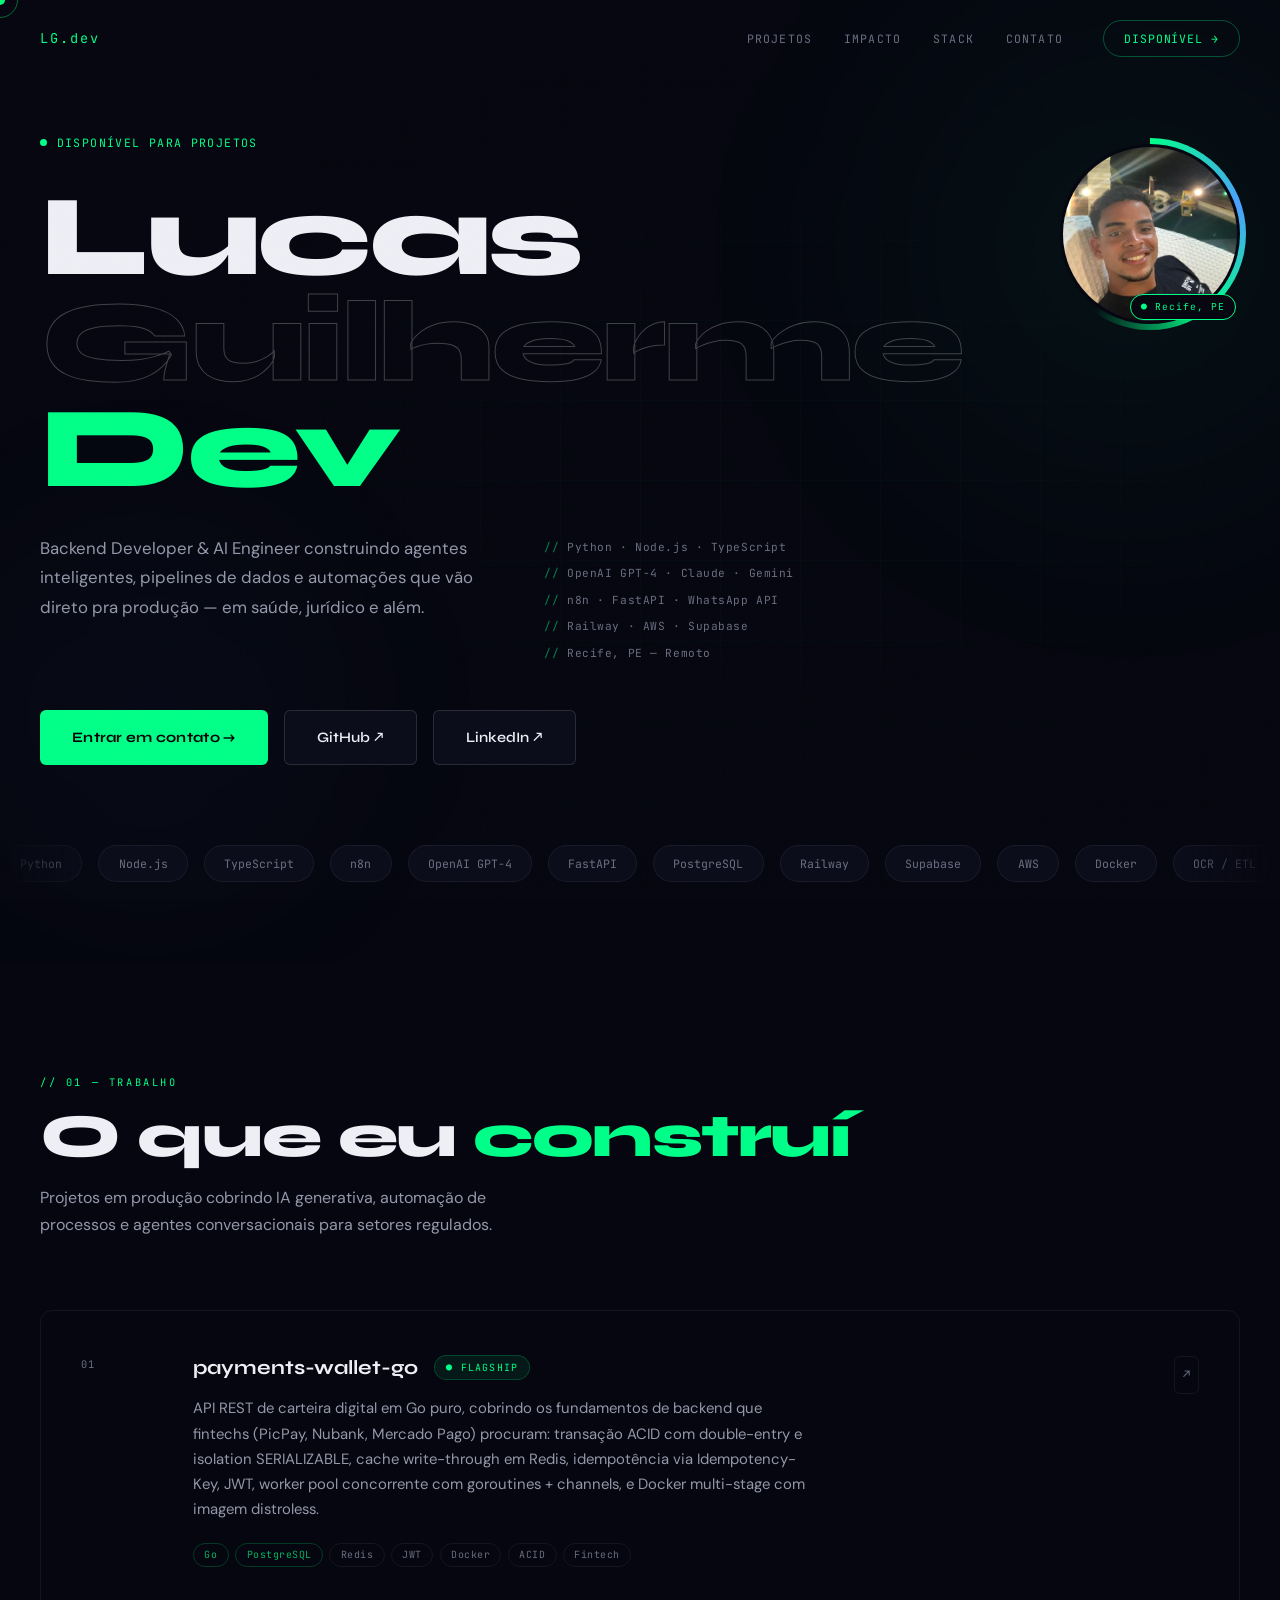
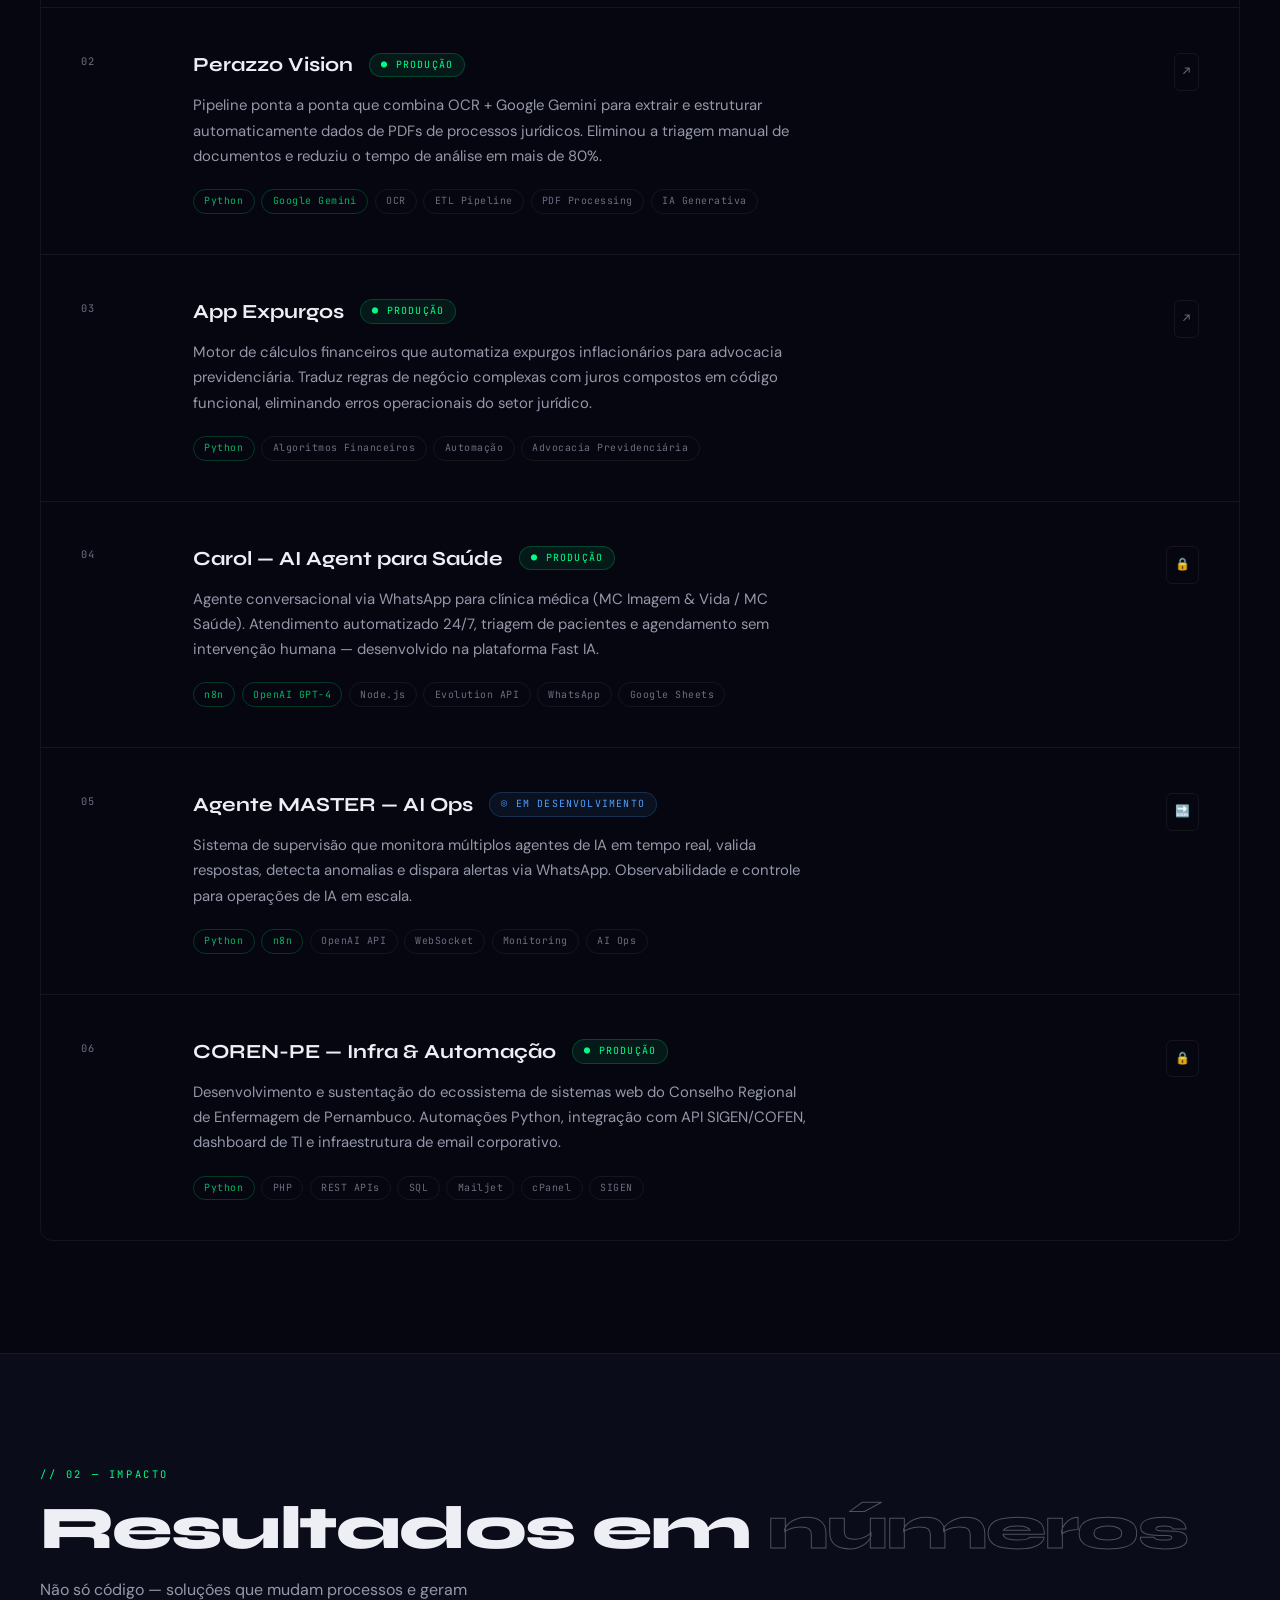
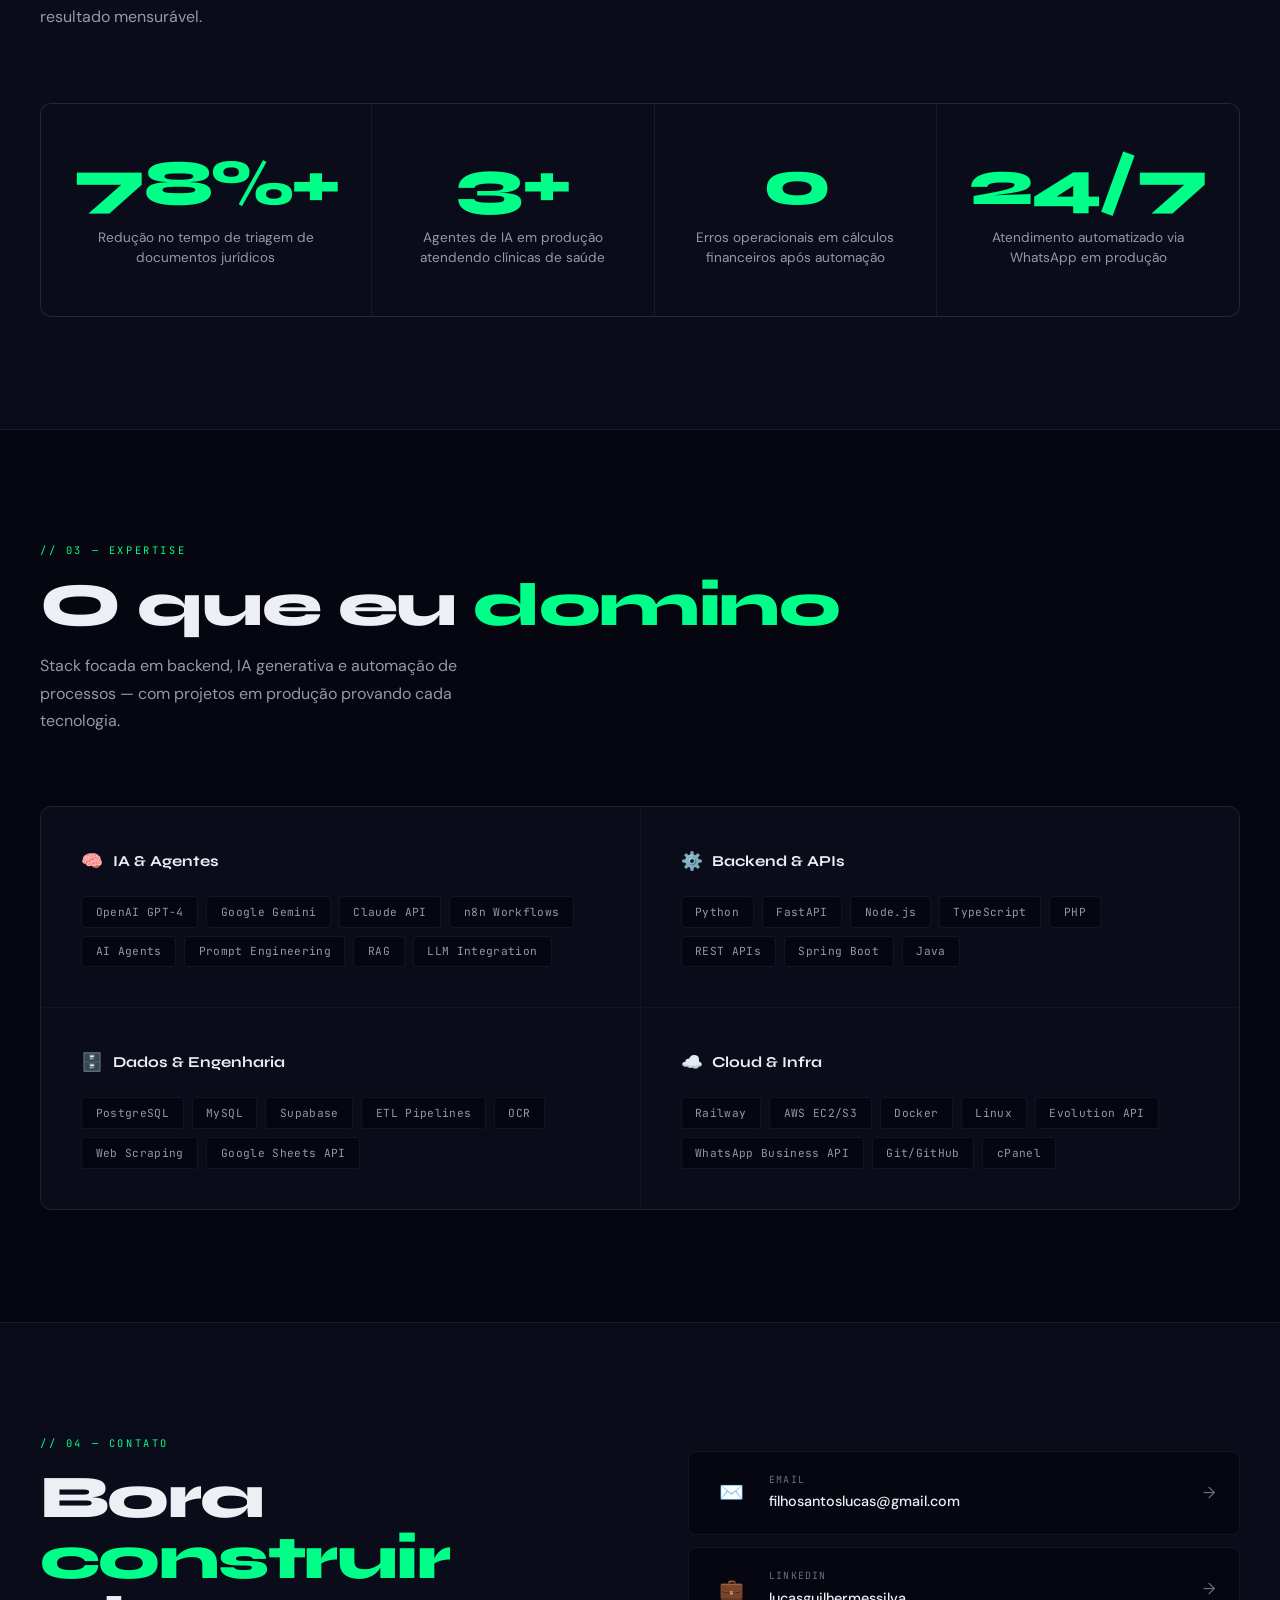
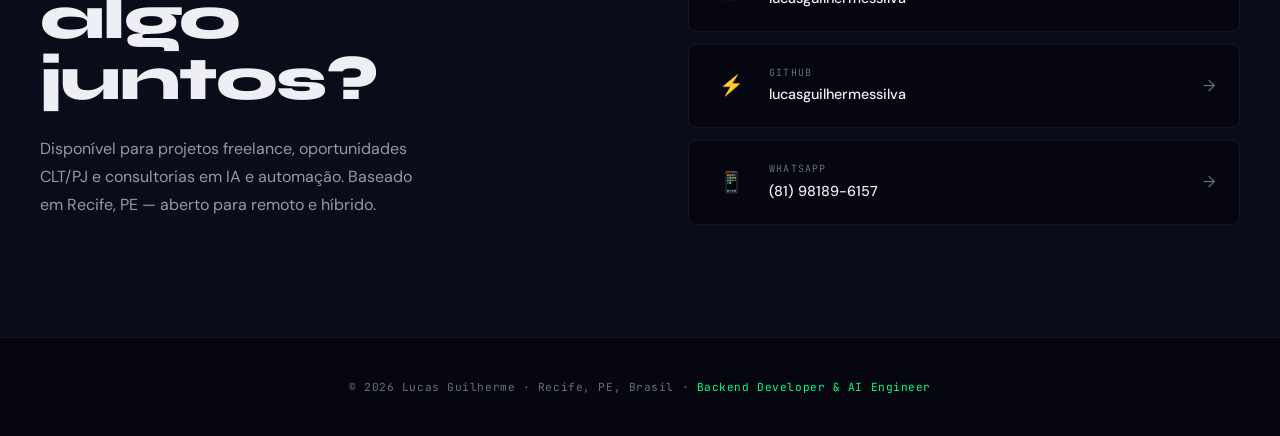
==== commit da7df411: "feat: adicionar payments-wallet-go como projeto flagship 01" ====
--- a/index.html
+++ b/index.html
@@ -964,6 +964,29 @@
 
         <div class="project-item">
           <div class="project-num">01</div>
+          <div class="project-body">
+            <div class="project-header">
+              <span class="project-name">payments-wallet-go</span>
+              <span class="project-status status-prod">● Flagship</span>
+            </div>
+            <p class="project-desc">
+              API REST de carteira digital em Go puro, cobrindo os fundamentos de backend que fintechs (PicPay, Nubank, Mercado Pago) procuram: transação ACID com double-entry e isolation SERIALIZABLE, cache write-through em Redis, idempotência via Idempotency-Key, JWT, worker pool concorrente com goroutines + channels, e Docker multi-stage com imagem distroless.
+            </p>
+            <div class="project-tags">
+              <span class="ptag hi">Go</span>
+              <span class="ptag hi">PostgreSQL</span>
+              <span class="ptag">Redis</span>
+              <span class="ptag">JWT</span>
+              <span class="ptag">Docker</span>
+              <span class="ptag">ACID</span>
+              <span class="ptag">Fintech</span>
+            </div>
+          </div>
+          <a href="https://github.com/lucasguilhermessilva/payments-wallet-go" target="_blank" class="project-link" title="Ver no GitHub">↗</a>
+        </div>
+
+        <div class="project-item">
+          <div class="project-num">02</div>
           <div class="project-body">
             <div class="project-header">
               <span class="project-name">Perazzo Vision</span>
@@ -985,7 +1008,7 @@
         </div>
 
         <div class="project-item">
-          <div class="project-num">02</div>
+          <div class="project-num">03</div>
           <div class="project-body">
             <div class="project-header">
               <span class="project-name">App Expurgos</span>
@@ -1005,7 +1028,7 @@
         </div>
 
         <div class="project-item">
-          <div class="project-num">03</div>
+          <div class="project-num">04</div>
           <div class="project-body">
             <div class="project-header">
               <span class="project-name">Carol — AI Agent para Saúde</span>
@@ -1027,7 +1050,7 @@
         </div>
 
         <div class="project-item">
-          <div class="project-num">04</div>
+          <div class="project-num">05</div>
           <div class="project-body">
             <div class="project-header">
               <span class="project-name">Agente MASTER — AI Ops</span>
@@ -1049,7 +1072,7 @@
         </div>
 
         <div class="project-item">
-          <div class="project-num">05</div>
+          <div class="project-num">06</div>
           <div class="project-body">
             <div class="project-header">
               <span class="project-name">COREN-PE — Infra & Automação</span>
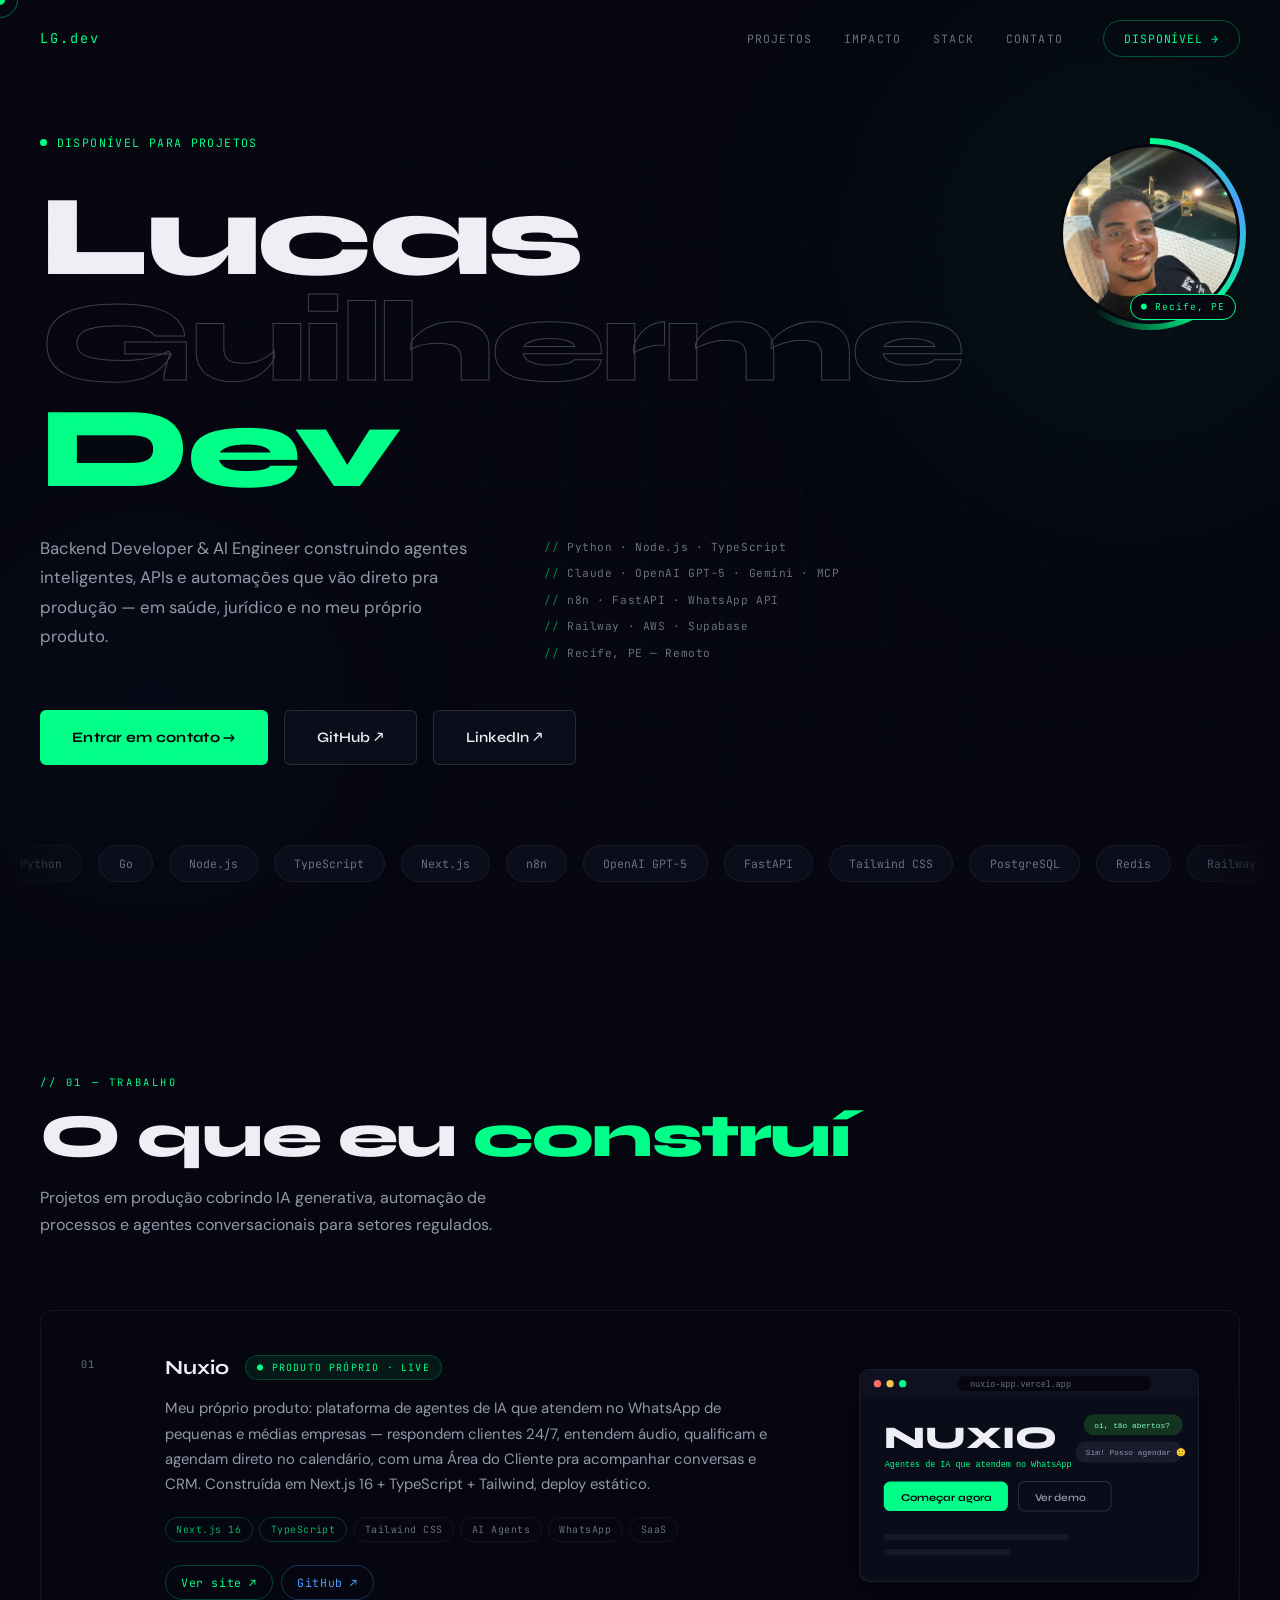
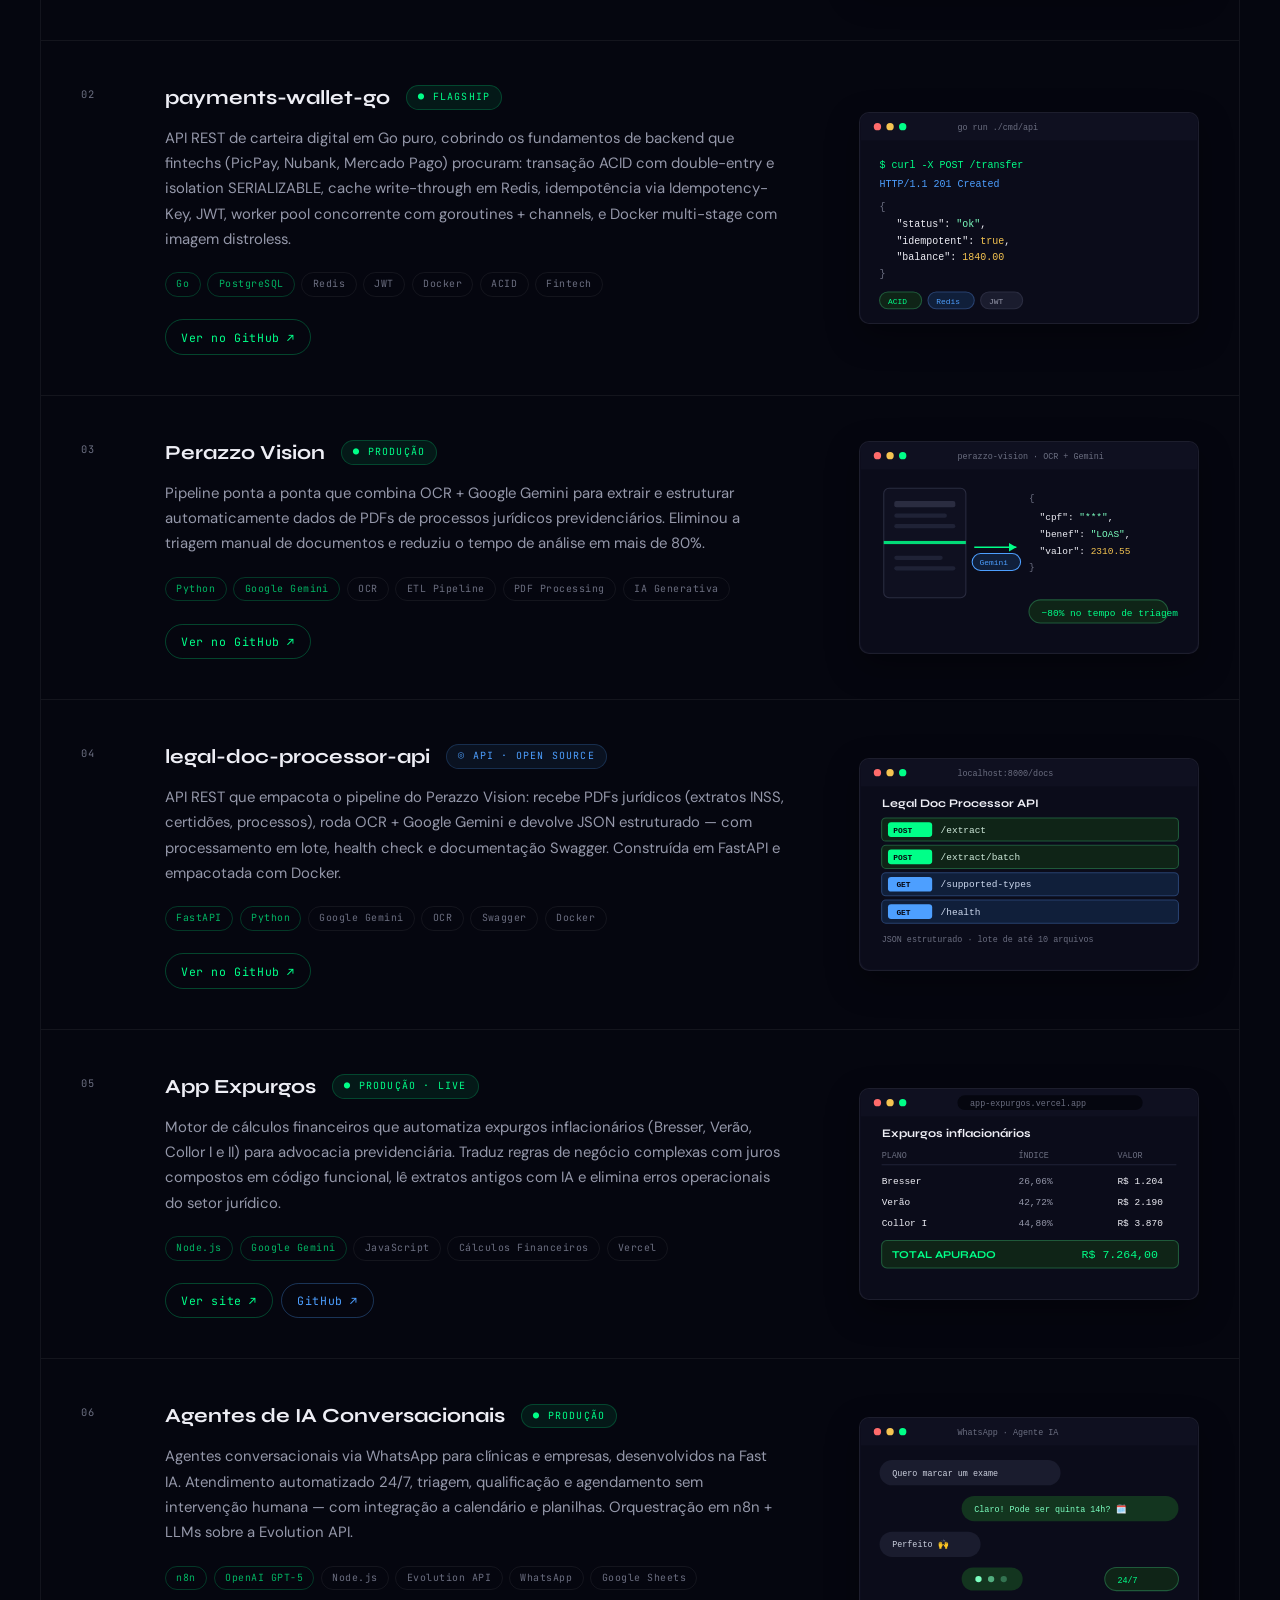
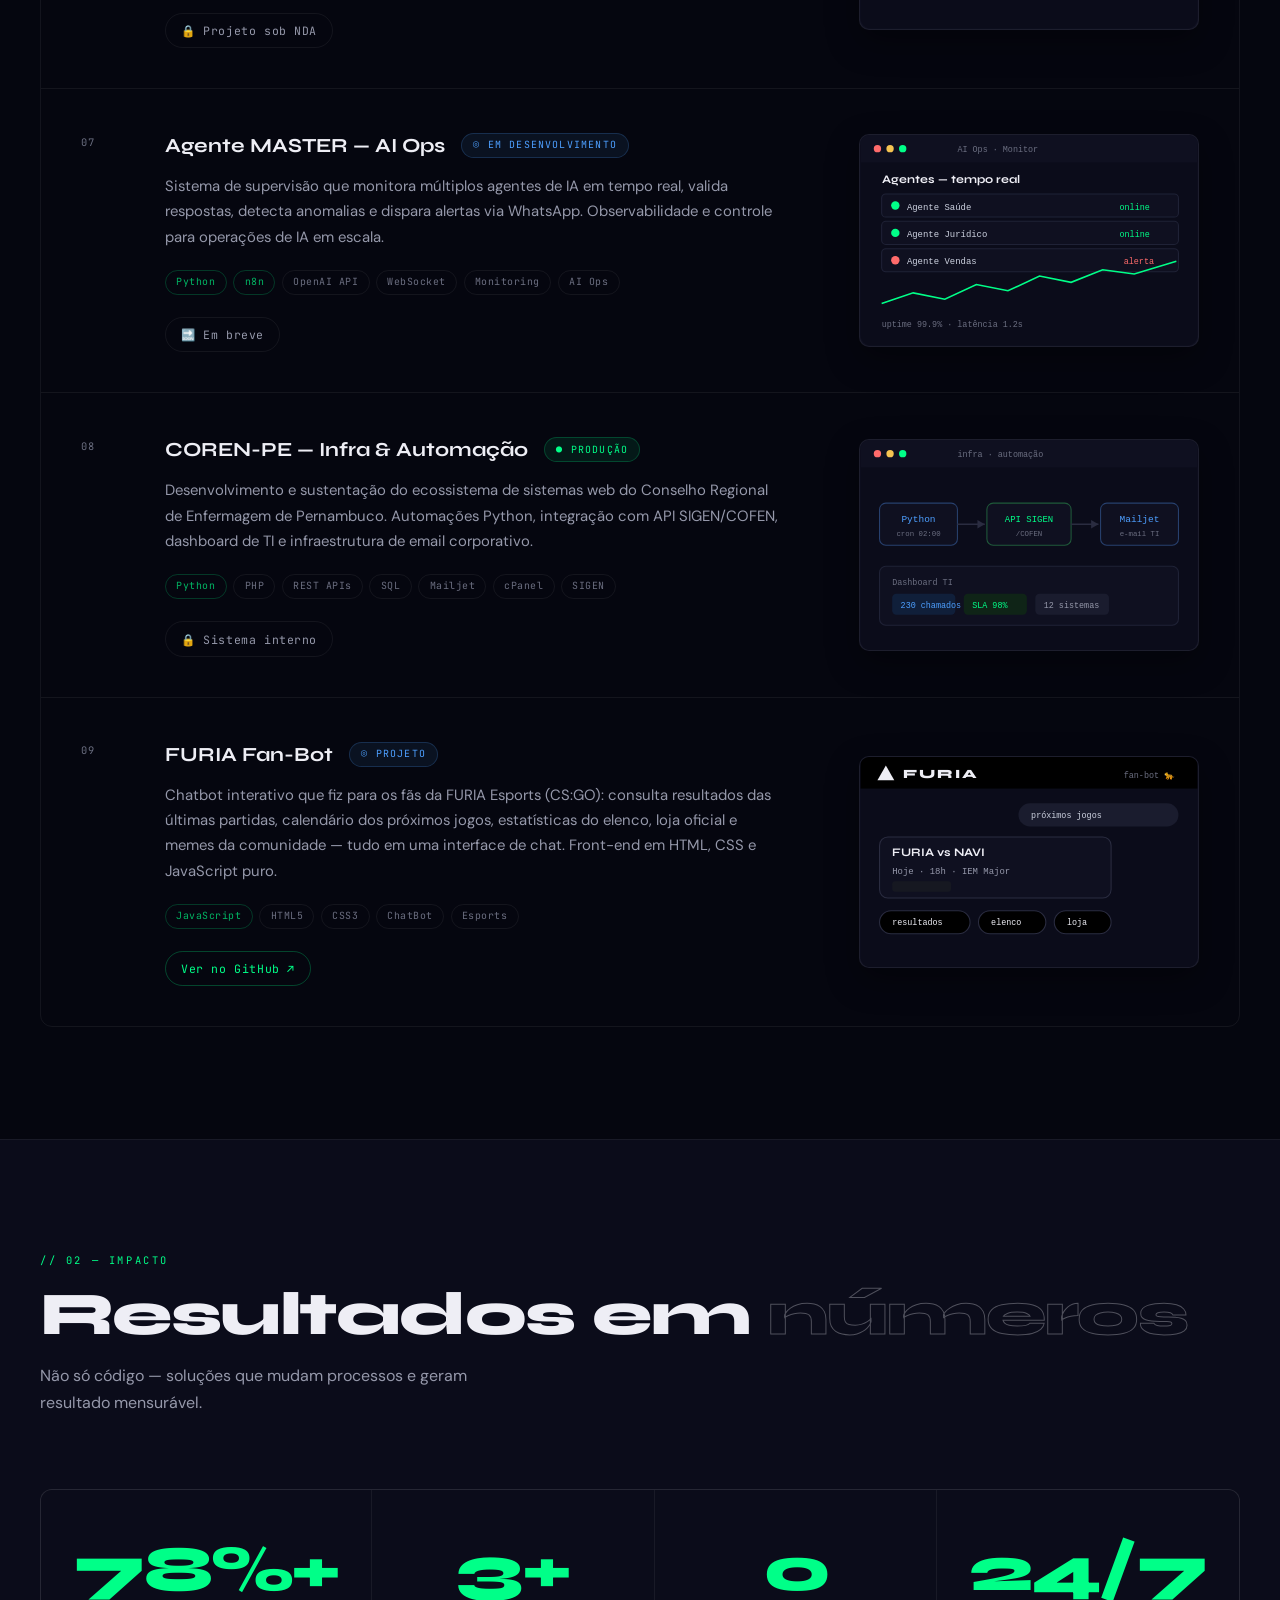
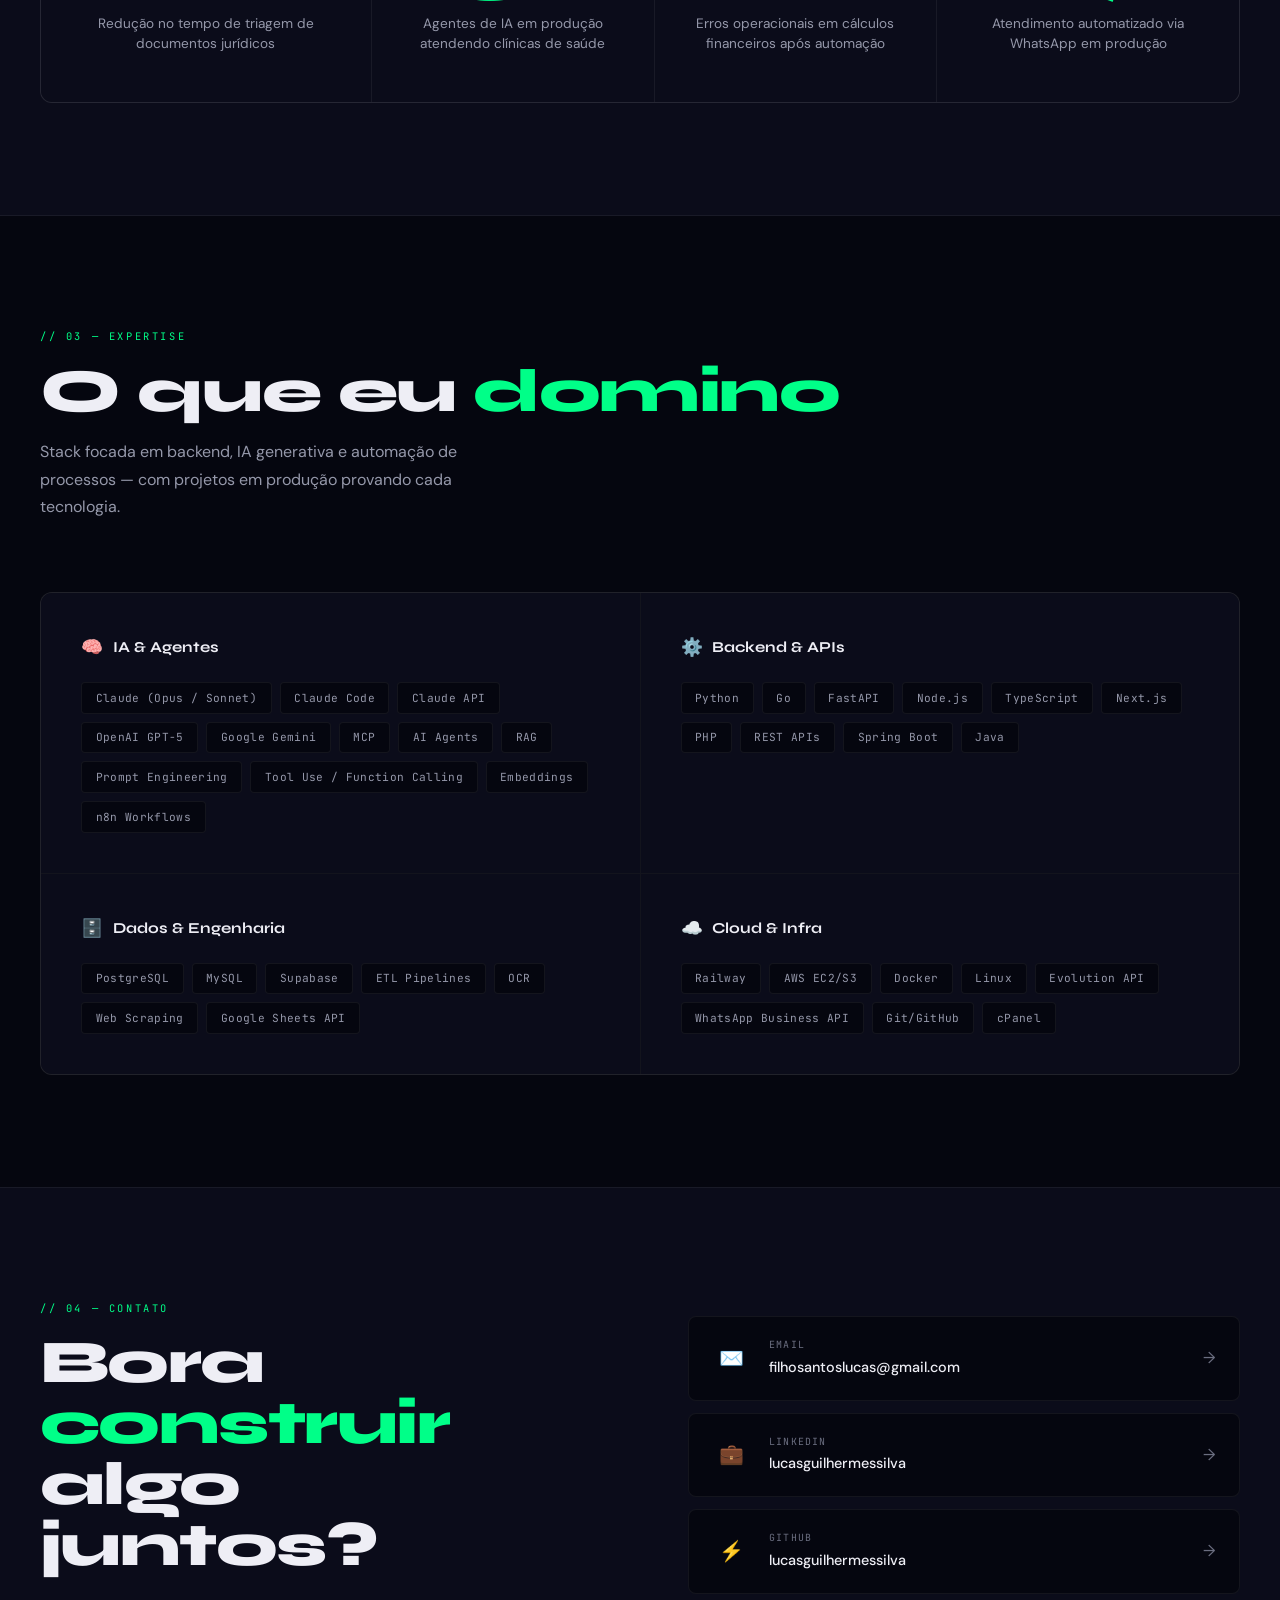
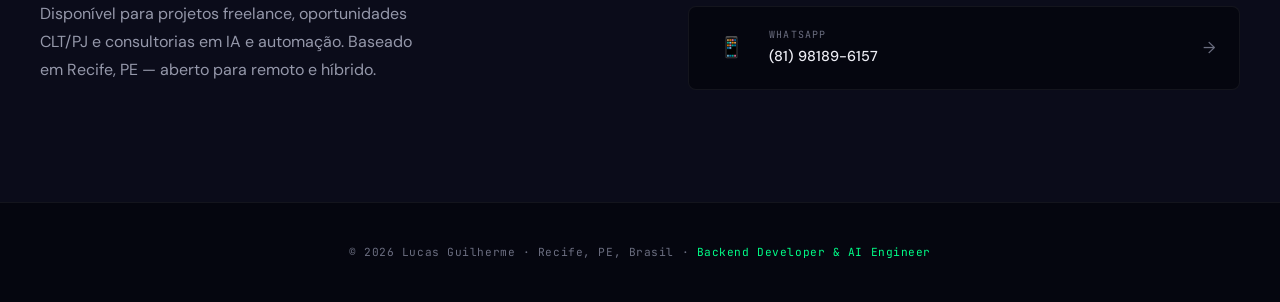
==== commit ff0db16b: "Atualiza portfolio: previews SVG, novos projetos e stack de IA Adiciona Nuxio (produto proprio), leg" ====
--- a/index.html
+++ b/index.html
@@ -443,9 +443,9 @@
 
     .project-item {
       display: grid;
-      grid-template-columns: 80px 1fr auto;
+      grid-template-columns: 48px 1fr 340px;
       align-items: start;
-      gap: 2rem;
+      gap: 2.25rem;
       padding: 2.5rem;
       border-bottom: 1px solid var(--border);
       transition: background 0.25s;
@@ -570,6 +570,62 @@
       border-color: var(--border2);
       color: var(--text);
     }
+
+    /* PROJECT PREVIEW (mockups SVG on-brand) */
+    .project-preview {
+      align-self: center;
+      width: 100%;
+      aspect-ratio: 16 / 10;
+      border: 1px solid var(--border);
+      border-radius: 10px;
+      overflow: hidden;
+      background: var(--bg3);
+      box-shadow: 0 12px 32px rgba(0,0,0,0.35);
+      transition: border-color 0.25s, transform 0.25s, box-shadow 0.25s;
+    }
+
+    .project-item:hover .project-preview {
+      border-color: var(--border2);
+      transform: translateY(-3px);
+      box-shadow: 0 18px 44px rgba(0,0,0,0.45);
+    }
+
+    .project-preview svg { display: block; width: 100%; height: 100%; }
+
+    .project-ctas {
+      display: flex;
+      flex-wrap: wrap;
+      gap: 0.5rem;
+      margin-top: 1.4rem;
+    }
+
+    .project-cta {
+      display: inline-flex;
+      align-items: center;
+      gap: 0.35rem;
+      font-family: var(--font-mono);
+      font-size: 0.72rem;
+      letter-spacing: 0.05em;
+      color: var(--accent);
+      text-decoration: none;
+      border: 1px solid rgba(0,255,136,0.25);
+      padding: 0.45rem 0.95rem;
+      border-radius: 100px;
+      transition: all 0.2s;
+      cursor: none;
+    }
+
+    .project-cta:hover { background: rgba(0,255,136,0.08); border-color: var(--accent); }
+
+    .project-cta.alt { color: var(--accent2); border-color: rgba(77,159,255,0.3); }
+    .project-cta.alt:hover { background: rgba(77,159,255,0.08); border-color: var(--accent2); }
+
+    .project-cta.is-locked {
+      color: var(--muted2);
+      border-color: var(--border);
+      cursor: default;
+    }
+    .project-cta.is-locked:hover { background: none; border-color: var(--border); }
 
     /* IMPACT */
     #impact { background: var(--bg2); border-top: 1px solid var(--border); border-bottom: 1px solid var(--border); }
@@ -777,8 +833,9 @@
       .nav-links, .nav-cta { display: none; }
       .hero-sub { flex-direction: column; gap: 1.5rem; }
       .hero-tags { flex-direction: row; flex-wrap: wrap; }
-      .project-item { grid-template-columns: 50px 1fr; }
+      .project-item { grid-template-columns: 36px 1fr; }
       .project-link { display: none; }
+      .project-preview { grid-column: 1 / -1; order: -1; max-width: 520px; }
       .metrics-grid { grid-template-columns: repeat(2, 1fr); }
       .stack-grid { grid-template-columns: 1fr; }
       .contact-grid { grid-template-columns: 1fr; gap: 3rem; }
@@ -909,12 +966,12 @@
           <div class="hero-sub">
             <p class="hero-desc">
               Backend Developer & AI Engineer construindo agentes inteligentes,
-              pipelines de dados e automações que vão direto pra produção —
-              em saúde, jurídico e além.
+              APIs e automações que vão direto pra produção — em saúde,
+              jurídico e no meu próprio produto.
             </p>
             <div class="hero-tags">
               <span class="hero-tag-item">Python · Node.js · TypeScript</span>
-              <span class="hero-tag-item">OpenAI GPT-4 · Claude · Gemini</span>
+              <span class="hero-tag-item">Claude · OpenAI GPT-5 · Gemini · MCP</span>
               <span class="hero-tag-item">n8n · FastAPI · WhatsApp API</span>
               <span class="hero-tag-item">Railway · AWS · Supabase</span>
               <span class="hero-tag-item">Recife, PE — Remoto</span>
@@ -962,8 +1019,56 @@
 
       <div class="projects-list reveal reveal-delay-3">
 
+        <!-- 01 · NUXIO -->
         <div class="project-item">
           <div class="project-num">01</div>
+          <div class="project-body">
+            <div class="project-header">
+              <span class="project-name">Nuxio</span>
+              <span class="project-status status-prod">● Produto próprio · Live</span>
+            </div>
+            <p class="project-desc">
+              Meu próprio produto: plataforma de agentes de IA que atendem no WhatsApp de pequenas e médias empresas — respondem clientes 24/7, entendem áudio, qualificam e agendam direto no calendário, com uma Área do Cliente pra acompanhar conversas e CRM. Construída em Next.js 16 + TypeScript + Tailwind, deploy estático.
+            </p>
+            <div class="project-tags">
+              <span class="ptag hi">Next.js 16</span>
+              <span class="ptag hi">TypeScript</span>
+              <span class="ptag">Tailwind CSS</span>
+              <span class="ptag">AI Agents</span>
+              <span class="ptag">WhatsApp</span>
+              <span class="ptag">SaaS</span>
+            </div>
+            <div class="project-ctas">
+              <a href="https://nuxio-app.vercel.app" target="_blank" class="project-cta">Ver site ↗</a>
+              <a href="https://github.com/lucasguilhermessilva/nuxio" target="_blank" class="project-cta alt">GitHub ↗</a>
+            </div>
+          </div>
+          <div class="project-preview" aria-hidden="true">
+            <svg viewBox="0 0 320 200" xmlns="http://www.w3.org/2000/svg" role="img" aria-label="Preview Nuxio">
+              <rect width="320" height="200" rx="10" fill="#0b0c1a"/>
+              <rect width="320" height="26" fill="#0f1020"/>
+              <circle cx="16" cy="13" r="3.5" fill="#ff6b6b"/><circle cx="28" cy="13" r="3.5" fill="#f5c451"/><circle cx="40" cy="13" r="3.5" fill="#00ff88"/>
+              <rect x="92" y="6" width="184" height="14" rx="7" fill="#05060f"/>
+              <text x="104" y="16" font-family="monospace" font-size="8" fill="#6b6e80">nuxio-app.vercel.app</text>
+              <text x="22" y="74" font-family="Syne, sans-serif" font-weight="800" font-size="30" fill="#eeeef5">NUXIO</text>
+              <text x="23" y="92" font-family="monospace" font-size="8" fill="#00ff88">Agentes de IA que atendem no WhatsApp</text>
+              <rect x="22" y="106" width="118" height="28" rx="6" fill="#00ff88"/>
+              <text x="38" y="124" font-family="Syne, sans-serif" font-weight="700" font-size="10" fill="#05060f">Começar agora</text>
+              <rect x="150" y="106" width="88" height="28" rx="6" fill="none" stroke="#2a2c40"/>
+              <text x="166" y="124" font-family="Syne, sans-serif" font-weight="600" font-size="10" fill="#9598aa">Ver demo</text>
+              <rect x="212" y="42" width="94" height="20" rx="10" fill="#13351f"/>
+              <text x="222" y="55" font-family="monospace" font-size="7.5" fill="#7cffc0">oi, tão abertos?</text>
+              <rect x="204" y="68" width="102" height="20" rx="10" fill="#1a1c2e"/>
+              <text x="214" y="81" font-family="monospace" font-size="7.5" fill="#9598aa">Sim! Posso agendar 🙂</text>
+              <rect x="22" y="156" width="176" height="6" rx="3" fill="#16182a"/>
+              <rect x="22" y="170" width="120" height="6" rx="3" fill="#16182a"/>
+            </svg>
+          </div>
+        </div>
+
+        <!-- 02 · payments-wallet-go -->
+        <div class="project-item">
+          <div class="project-num">02</div>
           <div class="project-body">
             <div class="project-header">
               <span class="project-name">payments-wallet-go</span>
@@ -981,19 +1086,40 @@
               <span class="ptag">ACID</span>
               <span class="ptag">Fintech</span>
             </div>
-          </div>
-          <a href="https://github.com/lucasguilhermessilva/payments-wallet-go" target="_blank" class="project-link" title="Ver no GitHub">↗</a>
-        </div>
-
+            <div class="project-ctas">
+              <a href="https://github.com/lucasguilhermessilva/payments-wallet-go" target="_blank" class="project-cta">Ver no GitHub ↗</a>
+            </div>
+          </div>
+          <div class="project-preview" aria-hidden="true">
+            <svg viewBox="0 0 320 200" xmlns="http://www.w3.org/2000/svg" role="img" aria-label="Preview payments-wallet-go">
+              <rect width="320" height="200" rx="10" fill="#0b0c1a"/>
+              <rect width="320" height="26" fill="#0f1020"/>
+              <circle cx="16" cy="13" r="3.5" fill="#ff6b6b"/><circle cx="28" cy="13" r="3.5" fill="#f5c451"/><circle cx="40" cy="13" r="3.5" fill="#00ff88"/>
+              <text x="92" y="16" font-family="monospace" font-size="8" fill="#6b6e80">go run ./cmd/api</text>
+              <text x="18" y="52" font-family="monospace" font-size="9.5" fill="#00ff88">$ curl -X POST /transfer</text>
+              <text x="18" y="70" font-family="monospace" font-size="9.5" fill="#4d9fff">HTTP/1.1 201 Created</text>
+              <text x="18" y="92" font-family="monospace" font-size="9.5" fill="#6b6e80">{</text>
+              <text x="34" y="108" font-family="monospace" font-size="9.5" fill="#eeeef5">"status": <tspan fill="#7cffc0">"ok"</tspan>,</text>
+              <text x="34" y="124" font-family="monospace" font-size="9.5" fill="#eeeef5">"idempotent": <tspan fill="#f5c451">true</tspan>,</text>
+              <text x="34" y="140" font-family="monospace" font-size="9.5" fill="#eeeef5">"balance": <tspan fill="#f5c451">1840.00</tspan></text>
+              <text x="18" y="156" font-family="monospace" font-size="9.5" fill="#6b6e80">}</text>
+              <rect x="18" y="170" width="40" height="16" rx="8" fill="#0f2417" stroke="#1f5a3a"/><text x="26" y="181" font-family="monospace" font-size="7.5" fill="#00ff88">ACID</text>
+              <rect x="64" y="170" width="44" height="16" rx="8" fill="#101f3a" stroke="#27406e"/><text x="72" y="181" font-family="monospace" font-size="7.5" fill="#4d9fff">Redis</text>
+              <rect x="114" y="170" width="40" height="16" rx="8" fill="#1a1c2e" stroke="#2a2c40"/><text x="122" y="181" font-family="monospace" font-size="7.5" fill="#9598aa">JWT</text>
+            </svg>
+          </div>
+        </div>
+
+        <!-- 03 · Perazzo Vision -->
         <div class="project-item">
-          <div class="project-num">02</div>
+          <div class="project-num">03</div>
           <div class="project-body">
             <div class="project-header">
               <span class="project-name">Perazzo Vision</span>
               <span class="project-status status-prod">● Produção</span>
             </div>
             <p class="project-desc">
-              Pipeline ponta a ponta que combina OCR + Google Gemini para extrair e estruturar automaticamente dados de PDFs de processos jurídicos. Eliminou a triagem manual de documentos e reduziu o tempo de análise em mais de 80%.
+              Pipeline ponta a ponta que combina OCR + Google Gemini para extrair e estruturar automaticamente dados de PDFs de processos jurídicos previdenciários. Eliminou a triagem manual de documentos e reduziu o tempo de análise em mais de 80%.
             </p>
             <div class="project-tags">
               <span class="ptag hi">Python</span>
@@ -1003,54 +1129,176 @@
               <span class="ptag">PDF Processing</span>
               <span class="ptag">IA Generativa</span>
             </div>
-          </div>
-          <a href="https://github.com/lucasguilhermessilva/perazzo-vision" target="_blank" class="project-link" title="Ver no GitHub">↗</a>
-        </div>
-
-        <div class="project-item">
-          <div class="project-num">03</div>
-          <div class="project-body">
-            <div class="project-header">
-              <span class="project-name">App Expurgos</span>
-              <span class="project-status status-prod">● Produção</span>
-            </div>
-            <p class="project-desc">
-              Motor de cálculos financeiros que automatiza expurgos inflacionários para advocacia previdenciária. Traduz regras de negócio complexas com juros compostos em código funcional, eliminando erros operacionais do setor jurídico.
-            </p>
-            <div class="project-tags">
-              <span class="ptag hi">Python</span>
-              <span class="ptag">Algoritmos Financeiros</span>
-              <span class="ptag">Automação</span>
-              <span class="ptag">Advocacia Previdenciária</span>
-            </div>
-          </div>
-          <a href="https://github.com/lucasguilhermessilva/app-expurgos" target="_blank" class="project-link" title="Ver no GitHub">↗</a>
-        </div>
-
+            <div class="project-ctas">
+              <a href="https://github.com/lucasguilhermessilva/perazzo-vision" target="_blank" class="project-cta">Ver no GitHub ↗</a>
+            </div>
+          </div>
+          <div class="project-preview" aria-hidden="true">
+            <svg viewBox="0 0 320 200" xmlns="http://www.w3.org/2000/svg" role="img" aria-label="Preview Perazzo Vision">
+              <rect width="320" height="200" rx="10" fill="#0b0c1a"/>
+              <rect width="320" height="26" fill="#0f1020"/>
+              <circle cx="16" cy="13" r="3.5" fill="#ff6b6b"/><circle cx="28" cy="13" r="3.5" fill="#f5c451"/><circle cx="40" cy="13" r="3.5" fill="#00ff88"/>
+              <text x="92" y="16" font-family="monospace" font-size="8" fill="#6b6e80">perazzo-vision · OCR + Gemini</text>
+              <rect x="22" y="44" width="78" height="104" rx="5" fill="#0f1020" stroke="#2a2c40"/>
+              <rect x="32" y="56" width="58" height="6" rx="2" fill="#2a2c40"/>
+              <rect x="32" y="68" width="50" height="4" rx="2" fill="#1f2236"/>
+              <rect x="32" y="78" width="58" height="4" rx="2" fill="#1f2236"/>
+              <rect x="32" y="108" width="46" height="4" rx="2" fill="#1f2236"/>
+              <rect x="32" y="118" width="58" height="4" rx="2" fill="#1f2236"/>
+              <rect x="22" y="94" width="78" height="3" fill="#00ff88" opacity="0.85"/>
+              <path d="M108 100 H148" stroke="#00ff88" stroke-width="1.5"/>
+              <path d="M148 100 l-7 -4 v8 z" fill="#00ff88"/>
+              <rect x="106" y="106" width="46" height="16" rx="8" fill="#101f3a" stroke="#4d9fff"/>
+              <text x="113" y="117" font-family="monospace" font-size="7.5" fill="#4d9fff">Gemini</text>
+              <text x="160" y="56" font-family="monospace" font-size="9" fill="#6b6e80">{</text>
+              <text x="170" y="74" font-family="monospace" font-size="9" fill="#eeeef5">"cpf": <tspan fill="#7cffc0">"***"</tspan>,</text>
+              <text x="170" y="90" font-family="monospace" font-size="9" fill="#eeeef5">"benef": <tspan fill="#7cffc0">"LOAS"</tspan>,</text>
+              <text x="170" y="106" font-family="monospace" font-size="9" fill="#eeeef5">"valor": <tspan fill="#f5c451">2310.55</tspan></text>
+              <text x="160" y="122" font-family="monospace" font-size="9" fill="#6b6e80">}</text>
+              <rect x="160" y="150" width="132" height="22" rx="11" fill="#0f2417" stroke="#1f5a3a"/>
+              <text x="172" y="165" font-family="monospace" font-size="9" fill="#00ff88">−80% no tempo de triagem</text>
+            </svg>
+          </div>
+        </div>
+
+        <!-- 04 · legal-doc-processor-api -->
         <div class="project-item">
           <div class="project-num">04</div>
           <div class="project-body">
             <div class="project-header">
-              <span class="project-name">Carol — AI Agent para Saúde</span>
+              <span class="project-name">legal-doc-processor-api</span>
+              <span class="project-status status-dev">◎ API · Open Source</span>
+            </div>
+            <p class="project-desc">
+              API REST que empacota o pipeline do Perazzo Vision: recebe PDFs jurídicos (extratos INSS, certidões, processos), roda OCR + Google Gemini e devolve JSON estruturado — com processamento em lote, health check e documentação Swagger. Construída em FastAPI e empacotada com Docker.
+            </p>
+            <div class="project-tags">
+              <span class="ptag hi">FastAPI</span>
+              <span class="ptag hi">Python</span>
+              <span class="ptag">Google Gemini</span>
+              <span class="ptag">OCR</span>
+              <span class="ptag">Swagger</span>
+              <span class="ptag">Docker</span>
+            </div>
+            <div class="project-ctas">
+              <a href="https://github.com/lucasguilhermessilva/legal-doc-processor-api" target="_blank" class="project-cta">Ver no GitHub ↗</a>
+            </div>
+          </div>
+          <div class="project-preview" aria-hidden="true">
+            <svg viewBox="0 0 320 200" xmlns="http://www.w3.org/2000/svg" role="img" aria-label="Preview legal-doc-processor-api">
+              <rect width="320" height="200" rx="10" fill="#0b0c1a"/>
+              <rect width="320" height="26" fill="#0f1020"/>
+              <circle cx="16" cy="13" r="3.5" fill="#ff6b6b"/><circle cx="28" cy="13" r="3.5" fill="#f5c451"/><circle cx="40" cy="13" r="3.5" fill="#00ff88"/>
+              <text x="92" y="16" font-family="monospace" font-size="8" fill="#6b6e80">localhost:8000/docs</text>
+              <text x="20" y="46" font-family="Syne, sans-serif" font-weight="700" font-size="11" fill="#eeeef5">Legal Doc Processor API</text>
+              <rect x="20" y="56" width="282" height="22" rx="4" fill="#0f2417" stroke="#1f5a3a"/>
+              <rect x="26" y="60" width="42" height="14" rx="3" fill="#00ff88"/><text x="31" y="70" font-family="monospace" font-size="7.5" font-weight="700" fill="#05060f">POST</text>
+              <text x="76" y="70" font-family="monospace" font-size="9" fill="#cfe9da">/extract</text>
+              <rect x="20" y="82" width="282" height="22" rx="4" fill="#0f2417" stroke="#1f5a3a"/>
+              <rect x="26" y="86" width="42" height="14" rx="3" fill="#00ff88"/><text x="31" y="96" font-family="monospace" font-size="7.5" font-weight="700" fill="#05060f">POST</text>
+              <text x="76" y="96" font-family="monospace" font-size="9" fill="#cfe9da">/extract/batch</text>
+              <rect x="20" y="108" width="282" height="22" rx="4" fill="#101f3a" stroke="#27406e"/>
+              <rect x="26" y="112" width="42" height="14" rx="3" fill="#4d9fff"/><text x="34" y="122" font-family="monospace" font-size="7.5" font-weight="700" fill="#05060f">GET</text>
+              <text x="76" y="122" font-family="monospace" font-size="9" fill="#cdd9ef">/supported-types</text>
+              <rect x="20" y="134" width="282" height="22" rx="4" fill="#101f3a" stroke="#27406e"/>
+              <rect x="26" y="138" width="42" height="14" rx="3" fill="#4d9fff"/><text x="34" y="148" font-family="monospace" font-size="7.5" font-weight="700" fill="#05060f">GET</text>
+              <text x="76" y="148" font-family="monospace" font-size="9" fill="#cdd9ef">/health</text>
+              <text x="20" y="174" font-family="monospace" font-size="8" fill="#6b6e80">JSON estruturado · lote de até 10 arquivos</text>
+            </svg>
+          </div>
+        </div>
+
+        <!-- 05 · App Expurgos -->
+        <div class="project-item">
+          <div class="project-num">05</div>
+          <div class="project-body">
+            <div class="project-header">
+              <span class="project-name">App Expurgos</span>
+              <span class="project-status status-prod">● Produção · Live</span>
+            </div>
+            <p class="project-desc">
+              Motor de cálculos financeiros que automatiza expurgos inflacionários (Bresser, Verão, Collor I e II) para advocacia previdenciária. Traduz regras de negócio complexas com juros compostos em código funcional, lê extratos antigos com IA e elimina erros operacionais do setor jurídico.
+            </p>
+            <div class="project-tags">
+              <span class="ptag hi">Node.js</span>
+              <span class="ptag hi">Google Gemini</span>
+              <span class="ptag">JavaScript</span>
+              <span class="ptag">Cálculos Financeiros</span>
+              <span class="ptag">Vercel</span>
+            </div>
+            <div class="project-ctas">
+              <a href="https://app-expurgos.vercel.app" target="_blank" class="project-cta">Ver site ↗</a>
+              <a href="https://github.com/lucasguilhermessilva/app-expurgos" target="_blank" class="project-cta alt">GitHub ↗</a>
+            </div>
+          </div>
+          <div class="project-preview" aria-hidden="true">
+            <svg viewBox="0 0 320 200" xmlns="http://www.w3.org/2000/svg" role="img" aria-label="Preview App Expurgos">
+              <rect width="320" height="200" rx="10" fill="#0b0c1a"/>
+              <rect width="320" height="26" fill="#0f1020"/>
+              <circle cx="16" cy="13" r="3.5" fill="#ff6b6b"/><circle cx="28" cy="13" r="3.5" fill="#f5c451"/><circle cx="40" cy="13" r="3.5" fill="#00ff88"/>
+              <rect x="92" y="6" width="176" height="14" rx="7" fill="#05060f"/>
+              <text x="104" y="16" font-family="monospace" font-size="8" fill="#6b6e80">app-expurgos.vercel.app</text>
+              <text x="20" y="46" font-family="Syne, sans-serif" font-weight="700" font-size="11" fill="#eeeef5">Expurgos inflacionários</text>
+              <text x="20" y="66" font-family="monospace" font-size="8" fill="#6b6e80">PLANO</text>
+              <text x="150" y="66" font-family="monospace" font-size="8" fill="#6b6e80">ÍNDICE</text>
+              <text x="244" y="66" font-family="monospace" font-size="8" fill="#6b6e80">VALOR</text>
+              <line x1="20" y1="72" x2="300" y2="72" stroke="#1f2236"/>
+              <text x="20" y="90" font-family="monospace" font-size="9" fill="#eeeef5">Bresser</text><text x="150" y="90" font-family="monospace" font-size="9" fill="#9598aa">26,06%</text><text x="244" y="90" font-family="monospace" font-size="9" fill="#eeeef5">R$ 1.204</text>
+              <text x="20" y="110" font-family="monospace" font-size="9" fill="#eeeef5">Verão</text><text x="150" y="110" font-family="monospace" font-size="9" fill="#9598aa">42,72%</text><text x="244" y="110" font-family="monospace" font-size="9" fill="#eeeef5">R$ 2.190</text>
+              <text x="20" y="130" font-family="monospace" font-size="9" fill="#eeeef5">Collor I</text><text x="150" y="130" font-family="monospace" font-size="9" fill="#9598aa">44,80%</text><text x="244" y="130" font-family="monospace" font-size="9" fill="#eeeef5">R$ 3.870</text>
+              <rect x="20" y="144" width="282" height="26" rx="5" fill="#0f2417" stroke="#1f5a3a"/>
+              <text x="30" y="161" font-family="Syne, sans-serif" font-weight="700" font-size="10" fill="#00ff88">TOTAL APURADO</text>
+              <text x="210" y="161" font-family="monospace" font-size="11" fill="#00ff88">R$ 7.264,00</text>
+            </svg>
+          </div>
+        </div>
+
+        <!-- 06 · Agentes de IA (WhatsApp) -->
+        <div class="project-item">
+          <div class="project-num">06</div>
+          <div class="project-body">
+            <div class="project-header">
+              <span class="project-name">Agentes de IA Conversacionais</span>
               <span class="project-status status-prod">● Produção</span>
             </div>
             <p class="project-desc">
-              Agente conversacional via WhatsApp para clínica médica (MC Imagem & Vida / MC Saúde). Atendimento automatizado 24/7, triagem de pacientes e agendamento sem intervenção humana — desenvolvido na plataforma Fast IA.
+              Agentes conversacionais via WhatsApp para clínicas e empresas, desenvolvidos na Fast IA. Atendimento automatizado 24/7, triagem, qualificação e agendamento sem intervenção humana — com integração a calendário e planilhas. Orquestração em n8n + LLMs sobre a Evolution API.
             </p>
             <div class="project-tags">
               <span class="ptag hi">n8n</span>
-              <span class="ptag hi">OpenAI GPT-4</span>
+              <span class="ptag hi">OpenAI GPT-5</span>
               <span class="ptag">Node.js</span>
               <span class="ptag">Evolution API</span>
               <span class="ptag">WhatsApp</span>
               <span class="ptag">Google Sheets</span>
             </div>
-          </div>
-          <span class="project-link" title="NDA">🔒</span>
-        </div>
-
+            <div class="project-ctas">
+              <span class="project-cta is-locked">🔒 Projeto sob NDA</span>
+            </div>
+          </div>
+          <div class="project-preview" aria-hidden="true">
+            <svg viewBox="0 0 320 200" xmlns="http://www.w3.org/2000/svg" role="img" aria-label="Preview Agentes de IA no WhatsApp">
+              <rect width="320" height="200" rx="10" fill="#0b0c1a"/>
+              <rect width="320" height="26" fill="#0f1020"/>
+              <circle cx="16" cy="13" r="3.5" fill="#ff6b6b"/><circle cx="28" cy="13" r="3.5" fill="#f5c451"/><circle cx="40" cy="13" r="3.5" fill="#00ff88"/>
+              <text x="92" y="16" font-family="monospace" font-size="8" fill="#6b6e80">WhatsApp · Agente IA</text>
+              <rect x="18" y="40" width="172" height="24" rx="12" fill="#1a1c2e"/>
+              <text x="30" y="55" font-family="monospace" font-size="8" fill="#cdd2e0">Quero marcar um exame</text>
+              <rect x="96" y="74" width="206" height="24" rx="12" fill="#13351f"/>
+              <text x="108" y="89" font-family="monospace" font-size="8" fill="#7cffc0">Claro! Pode ser quinta 14h? 🗓️</text>
+              <rect x="18" y="108" width="96" height="24" rx="12" fill="#1a1c2e"/>
+              <text x="30" y="123" font-family="monospace" font-size="8" fill="#cdd2e0">Perfeito 🙌</text>
+              <rect x="96" y="142" width="58" height="22" rx="11" fill="#13351f"/>
+              <circle cx="112" cy="153" r="3" fill="#7cffc0"/><circle cx="124" cy="153" r="3" fill="#7cffc0" opacity="0.6"/><circle cx="136" cy="153" r="3" fill="#7cffc0" opacity="0.3"/>
+              <rect x="232" y="142" width="70" height="22" rx="11" fill="#0f2417" stroke="#1f5a3a"/>
+              <text x="244" y="157" font-family="monospace" font-size="8" fill="#00ff88">24/7</text>
+            </svg>
+          </div>
+        </div>
+
+        <!-- 07 · Agente MASTER -->
         <div class="project-item">
-          <div class="project-num">05</div>
+          <div class="project-num">07</div>
           <div class="project-body">
             <div class="project-header">
               <span class="project-name">Agente MASTER — AI Ops</span>
@@ -1067,12 +1315,32 @@
               <span class="ptag">Monitoring</span>
               <span class="ptag">AI Ops</span>
             </div>
-          </div>
-          <span class="project-link" title="Em breve">🔜</span>
-        </div>
-
+            <div class="project-ctas">
+              <span class="project-cta is-locked">🔜 Em breve</span>
+            </div>
+          </div>
+          <div class="project-preview" aria-hidden="true">
+            <svg viewBox="0 0 320 200" xmlns="http://www.w3.org/2000/svg" role="img" aria-label="Preview Agente MASTER">
+              <rect width="320" height="200" rx="10" fill="#0b0c1a"/>
+              <rect width="320" height="26" fill="#0f1020"/>
+              <circle cx="16" cy="13" r="3.5" fill="#ff6b6b"/><circle cx="28" cy="13" r="3.5" fill="#f5c451"/><circle cx="40" cy="13" r="3.5" fill="#00ff88"/>
+              <text x="92" y="16" font-family="monospace" font-size="8" fill="#6b6e80">AI Ops · Monitor</text>
+              <text x="20" y="46" font-family="Syne, sans-serif" font-weight="700" font-size="11" fill="#eeeef5">Agentes — tempo real</text>
+              <rect x="20" y="56" width="282" height="22" rx="4" fill="#0f1020" stroke="#1f2236"/>
+              <circle cx="33" cy="67" r="4" fill="#00ff88"/><text x="44" y="71" font-family="monospace" font-size="8.5" fill="#cdd2e0">Agente Saúde</text><text x="246" y="71" font-family="monospace" font-size="8" fill="#00ff88">online</text>
+              <rect x="20" y="82" width="282" height="22" rx="4" fill="#0f1020" stroke="#1f2236"/>
+              <circle cx="33" cy="93" r="4" fill="#00ff88"/><text x="44" y="97" font-family="monospace" font-size="8.5" fill="#cdd2e0">Agente Jurídico</text><text x="246" y="97" font-family="monospace" font-size="8" fill="#00ff88">online</text>
+              <rect x="20" y="108" width="282" height="22" rx="4" fill="#0f1020" stroke="#1f2236"/>
+              <circle cx="33" cy="119" r="4" fill="#ff6b6b"/><text x="44" y="123" font-family="monospace" font-size="8.5" fill="#cdd2e0">Agente Vendas</text><text x="250" y="123" font-family="monospace" font-size="8" fill="#ff6b6b">alerta</text>
+              <polyline points="20,160 50,150 80,156 110,142 140,148 170,134 200,140 230,128 260,132 300,120" fill="none" stroke="#00ff88" stroke-width="1.5"/>
+              <text x="20" y="182" font-family="monospace" font-size="8" fill="#6b6e80">uptime 99.9% · latência 1.2s</text>
+            </svg>
+          </div>
+        </div>
+
+        <!-- 08 · COREN-PE -->
         <div class="project-item">
-          <div class="project-num">06</div>
+          <div class="project-num">08</div>
           <div class="project-body">
             <div class="project-header">
               <span class="project-name">COREN-PE — Infra & Automação</span>
@@ -1090,8 +1358,76 @@
               <span class="ptag">cPanel</span>
               <span class="ptag">SIGEN</span>
             </div>
-          </div>
-          <span class="project-link" title="Interno">🔒</span>
+            <div class="project-ctas">
+              <span class="project-cta is-locked">🔒 Sistema interno</span>
+            </div>
+          </div>
+          <div class="project-preview" aria-hidden="true">
+            <svg viewBox="0 0 320 200" xmlns="http://www.w3.org/2000/svg" role="img" aria-label="Preview COREN-PE">
+              <rect width="320" height="200" rx="10" fill="#0b0c1a"/>
+              <rect width="320" height="26" fill="#0f1020"/>
+              <circle cx="16" cy="13" r="3.5" fill="#ff6b6b"/><circle cx="28" cy="13" r="3.5" fill="#f5c451"/><circle cx="40" cy="13" r="3.5" fill="#00ff88"/>
+              <text x="92" y="16" font-family="monospace" font-size="8" fill="#6b6e80">infra · automação</text>
+              <rect x="18" y="60" width="74" height="40" rx="6" fill="#0f1020" stroke="#27406e"/>
+              <text x="55" y="78" font-family="monospace" font-size="9" fill="#4d9fff" text-anchor="middle">Python</text>
+              <text x="55" y="91" font-family="monospace" font-size="7" fill="#6b6e80" text-anchor="middle">cron 02:00</text>
+              <path d="M92 80 H118" stroke="#2a2c40" stroke-width="1.5"/><path d="M118 80 l-7 -4 v8 z" fill="#2a2c40"/>
+              <rect x="120" y="60" width="80" height="40" rx="6" fill="#0f1020" stroke="#1f5a3a"/>
+              <text x="160" y="78" font-family="monospace" font-size="8.5" fill="#00ff88" text-anchor="middle">API SIGEN</text>
+              <text x="160" y="91" font-family="monospace" font-size="7" fill="#6b6e80" text-anchor="middle">/COFEN</text>
+              <path d="M200 80 H226" stroke="#2a2c40" stroke-width="1.5"/><path d="M226 80 l-7 -4 v8 z" fill="#2a2c40"/>
+              <rect x="228" y="60" width="74" height="40" rx="6" fill="#0f1020" stroke="#27406e"/>
+              <text x="265" y="78" font-family="monospace" font-size="9" fill="#4d9fff" text-anchor="middle">Mailjet</text>
+              <text x="265" y="91" font-family="monospace" font-size="7" fill="#6b6e80" text-anchor="middle">e-mail TI</text>
+              <rect x="18" y="120" width="284" height="56" rx="6" fill="#0f1020" stroke="#1f2236"/>
+              <text x="30" y="138" font-family="monospace" font-size="8" fill="#6b6e80">Dashboard TI</text>
+              <rect x="30" y="146" width="60" height="20" rx="4" fill="#101f3a"/><text x="38" y="160" font-family="monospace" font-size="8" fill="#4d9fff">230 chamados</text>
+              <rect x="98" y="146" width="60" height="20" rx="4" fill="#0f2417"/><text x="106" y="160" font-family="monospace" font-size="8" fill="#00ff88">SLA 98%</text>
+              <rect x="166" y="146" width="70" height="20" rx="4" fill="#1a1c2e"/><text x="174" y="160" font-family="monospace" font-size="8" fill="#9598aa">12 sistemas</text>
+            </svg>
+          </div>
+        </div>
+
+        <!-- 09 · ChatBot FURIA -->
+        <div class="project-item">
+          <div class="project-num">09</div>
+          <div class="project-body">
+            <div class="project-header">
+              <span class="project-name">FURIA Fan-Bot</span>
+              <span class="project-status status-dev">◎ Projeto</span>
+            </div>
+            <p class="project-desc">
+              Chatbot interativo que fiz para os fãs da FURIA Esports (CS:GO): consulta resultados das últimas partidas, calendário dos próximos jogos, estatísticas do elenco, loja oficial e memes da comunidade — tudo em uma interface de chat. Front-end em HTML, CSS e JavaScript puro.
+            </p>
+            <div class="project-tags">
+              <span class="ptag hi">JavaScript</span>
+              <span class="ptag">HTML5</span>
+              <span class="ptag">CSS3</span>
+              <span class="ptag">ChatBot</span>
+              <span class="ptag">Esports</span>
+            </div>
+            <div class="project-ctas">
+              <a href="https://github.com/lucasguilhermessilva/ChatBot-FuriaEsports" target="_blank" class="project-cta">Ver no GitHub ↗</a>
+            </div>
+          </div>
+          <div class="project-preview" aria-hidden="true">
+            <svg viewBox="0 0 320 200" xmlns="http://www.w3.org/2000/svg" role="img" aria-label="Preview FURIA Fan-Bot">
+              <rect width="320" height="200" rx="10" fill="#0b0c1a"/>
+              <rect width="320" height="30" fill="#000000"/>
+              <path d="M16 22 L24 8 L32 22 Z" fill="#eeeef5"/>
+              <text x="40" y="20" font-family="Syne, sans-serif" font-weight="800" font-size="12" fill="#eeeef5" letter-spacing="2">FURIA</text>
+              <text x="250" y="20" font-family="monospace" font-size="8" fill="#6b6e80">fan-bot 🐆</text>
+              <rect x="150" y="44" width="152" height="22" rx="11" fill="#1a1c2e"/>
+              <text x="162" y="58" font-family="monospace" font-size="8" fill="#cdd2e0">próximos jogos</text>
+              <rect x="18" y="76" width="220" height="58" rx="8" fill="#0f1020" stroke="#2a2c40"/>
+              <text x="30" y="94" font-family="Syne, sans-serif" font-weight="700" font-size="11" fill="#eeeef5">FURIA  vs  NAVI</text>
+              <text x="30" y="111" font-family="monospace" font-size="8.5" fill="#9598aa">Hoje · 18h · IEM Major</text>
+              <rect x="30" y="118" width="56" height="10" rx="3" fill="#161821"/>
+              <rect x="18" y="146" width="86" height="22" rx="11" fill="#000000" stroke="#2a2c40"/><text x="30" y="160" font-family="monospace" font-size="8" fill="#eeeef5">resultados</text>
+              <rect x="112" y="146" width="64" height="22" rx="11" fill="#000000" stroke="#2a2c40"/><text x="124" y="160" font-family="monospace" font-size="8" fill="#eeeef5">elenco</text>
+              <rect x="184" y="146" width="54" height="22" rx="11" fill="#000000" stroke="#2a2c40"/><text x="196" y="160" font-family="monospace" font-size="8" fill="#eeeef5">loja</text>
+            </svg>
+          </div>
         </div>
 
       </div>
@@ -1137,23 +1473,29 @@
         <div class="stack-block">
           <div class="stack-title"><span class="stack-icon">🧠</span> IA & Agentes</div>
           <div class="stack-items">
-            <span class="sitem">OpenAI GPT-4</span>
+            <span class="sitem">Claude (Opus / Sonnet)</span>
+            <span class="sitem">Claude Code</span>
+            <span class="sitem">Claude API</span>
+            <span class="sitem">OpenAI GPT-5</span>
             <span class="sitem">Google Gemini</span>
-            <span class="sitem">Claude API</span>
+            <span class="sitem">MCP</span>
+            <span class="sitem">AI Agents</span>
+            <span class="sitem">RAG</span>
+            <span class="sitem">Prompt Engineering</span>
+            <span class="sitem">Tool Use / Function Calling</span>
+            <span class="sitem">Embeddings</span>
             <span class="sitem">n8n Workflows</span>
-            <span class="sitem">AI Agents</span>
-            <span class="sitem">Prompt Engineering</span>
-            <span class="sitem">RAG</span>
-            <span class="sitem">LLM Integration</span>
           </div>
         </div>
         <div class="stack-block">
           <div class="stack-title"><span class="stack-icon">⚙️</span> Backend & APIs</div>
           <div class="stack-items">
             <span class="sitem">Python</span>
+            <span class="sitem">Go</span>
             <span class="sitem">FastAPI</span>
             <span class="sitem">Node.js</span>
             <span class="sitem">TypeScript</span>
+            <span class="sitem">Next.js</span>
             <span class="sitem">PHP</span>
             <span class="sitem">REST APIs</span>
             <span class="sitem">Spring Boot</span>
@@ -1328,9 +1670,9 @@
 
     // Stack ticker
     const items = [
-      'Python', 'Node.js', 'TypeScript', 'n8n', 'OpenAI GPT-4',
-      'FastAPI', 'PostgreSQL', 'Railway', 'Supabase', 'AWS',
-      'Docker', 'OCR / ETL', 'REST APIs', 'WhatsApp API', 'Claude API',
+      'Python', 'Go', 'Node.js', 'TypeScript', 'Next.js', 'n8n', 'OpenAI GPT-5',
+      'FastAPI', 'Tailwind CSS', 'PostgreSQL', 'Redis', 'Railway', 'Supabase', 'AWS',
+      'Docker', 'OCR / ETL', 'REST APIs', 'WhatsApp API', 'Claude API', 'Claude Code', 'MCP', 'AI Agents',
       'Evolution API', 'Google Gemini', 'PHP', 'MySQL', 'Linux',
       'Git / GitHub', 'Spring Boot', 'Google Sheets API', 'Mailjet'
     ];
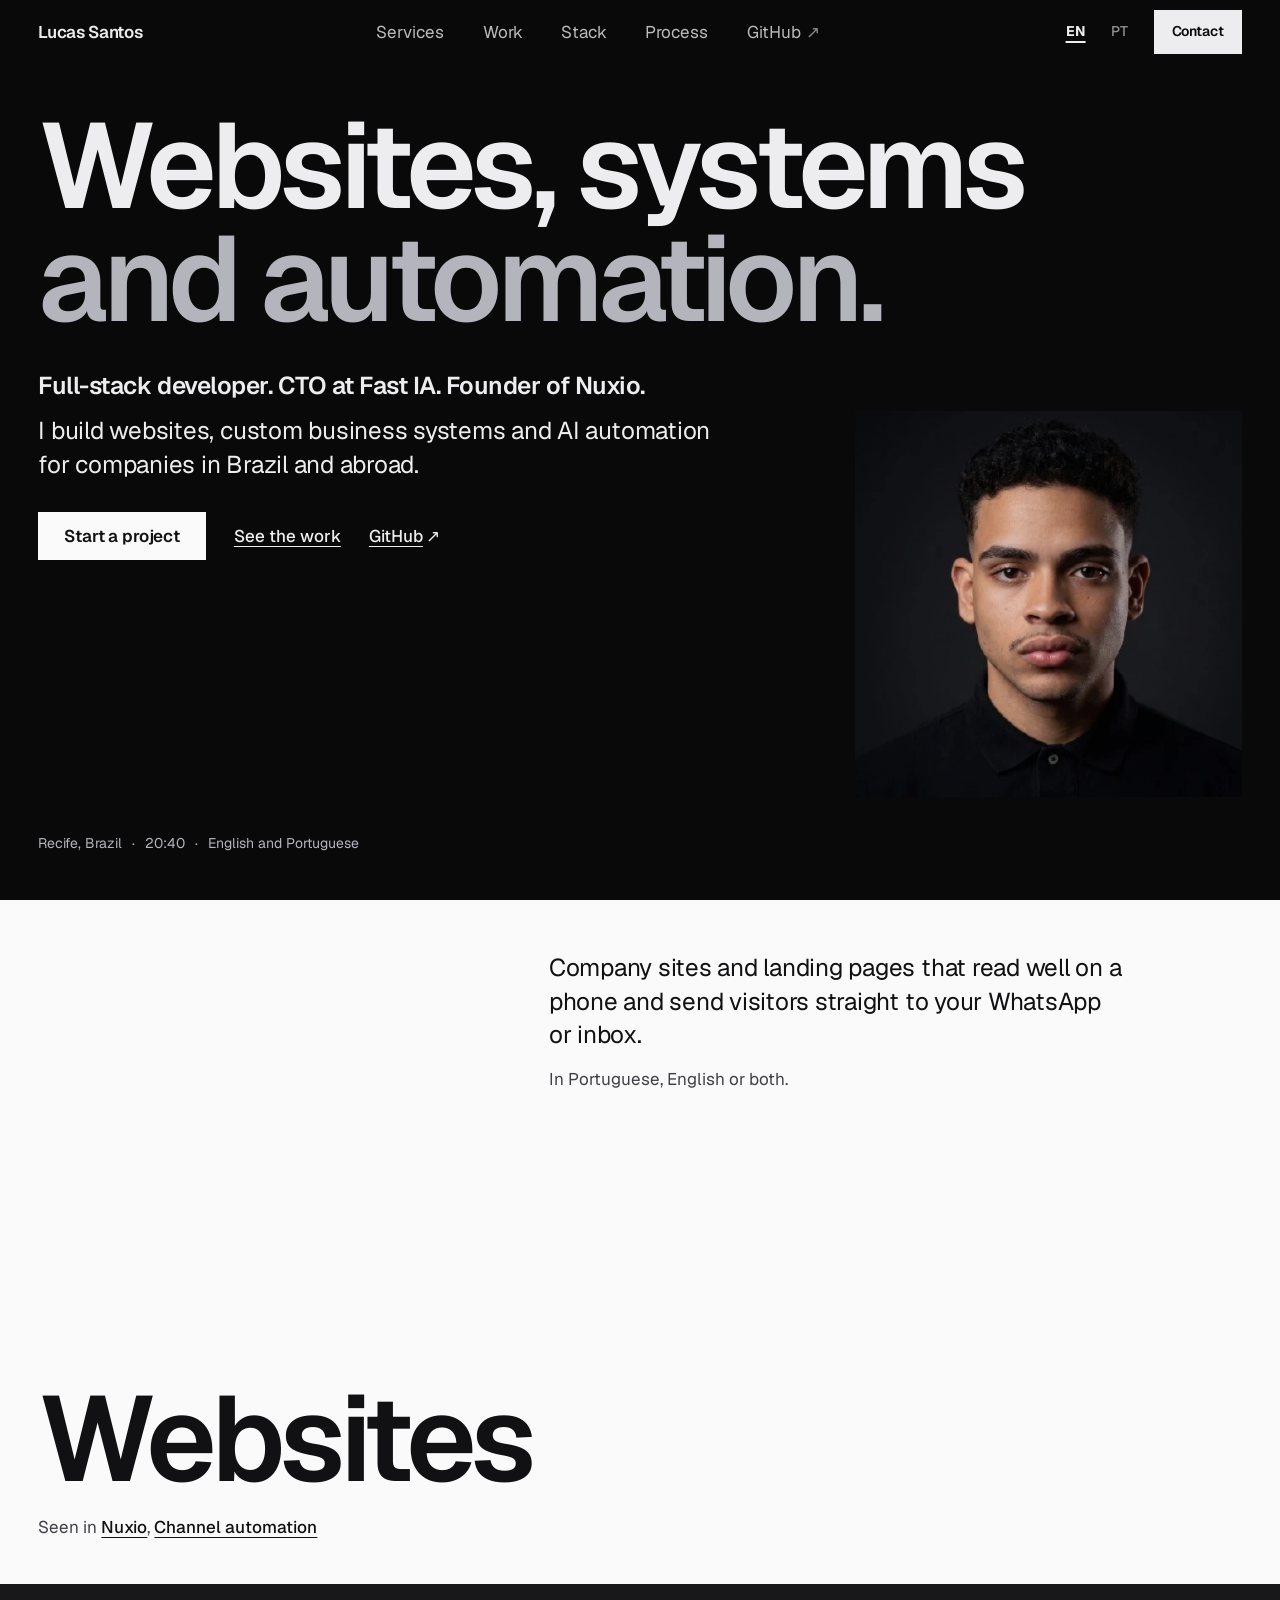
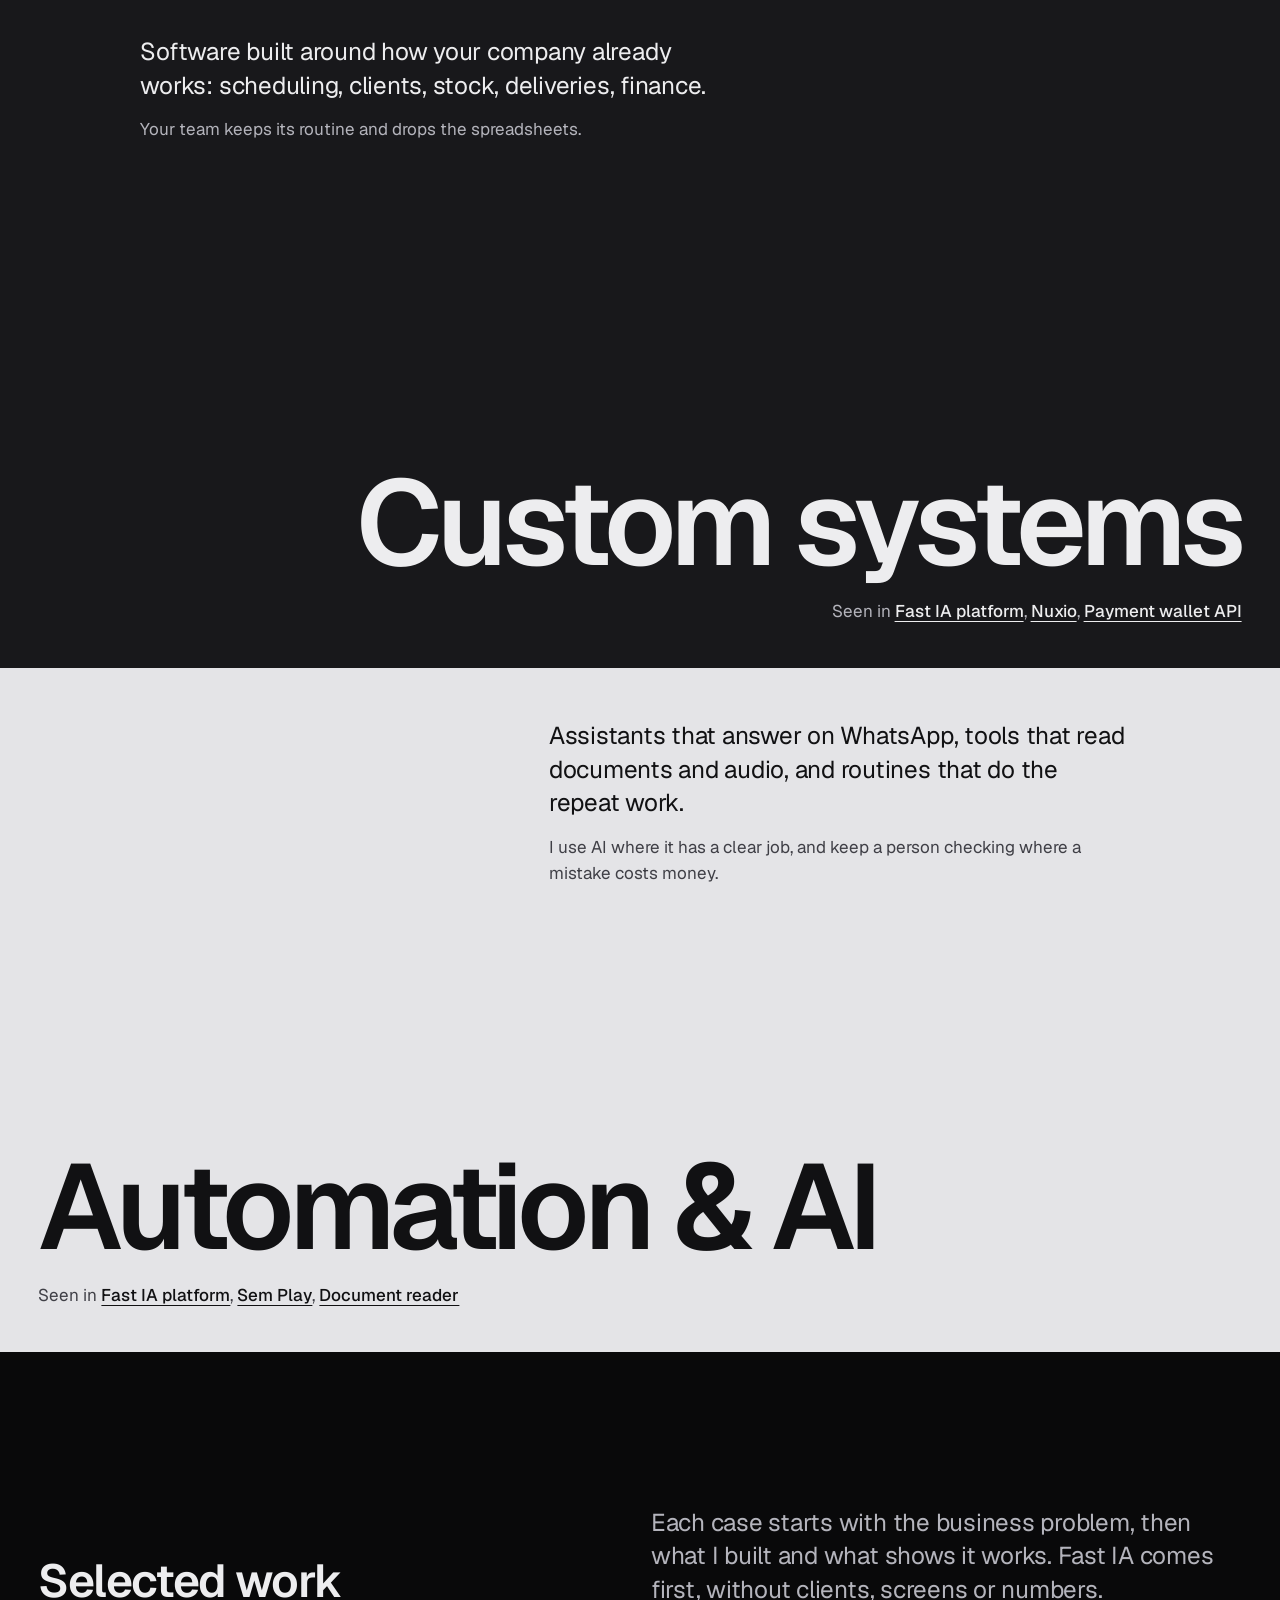
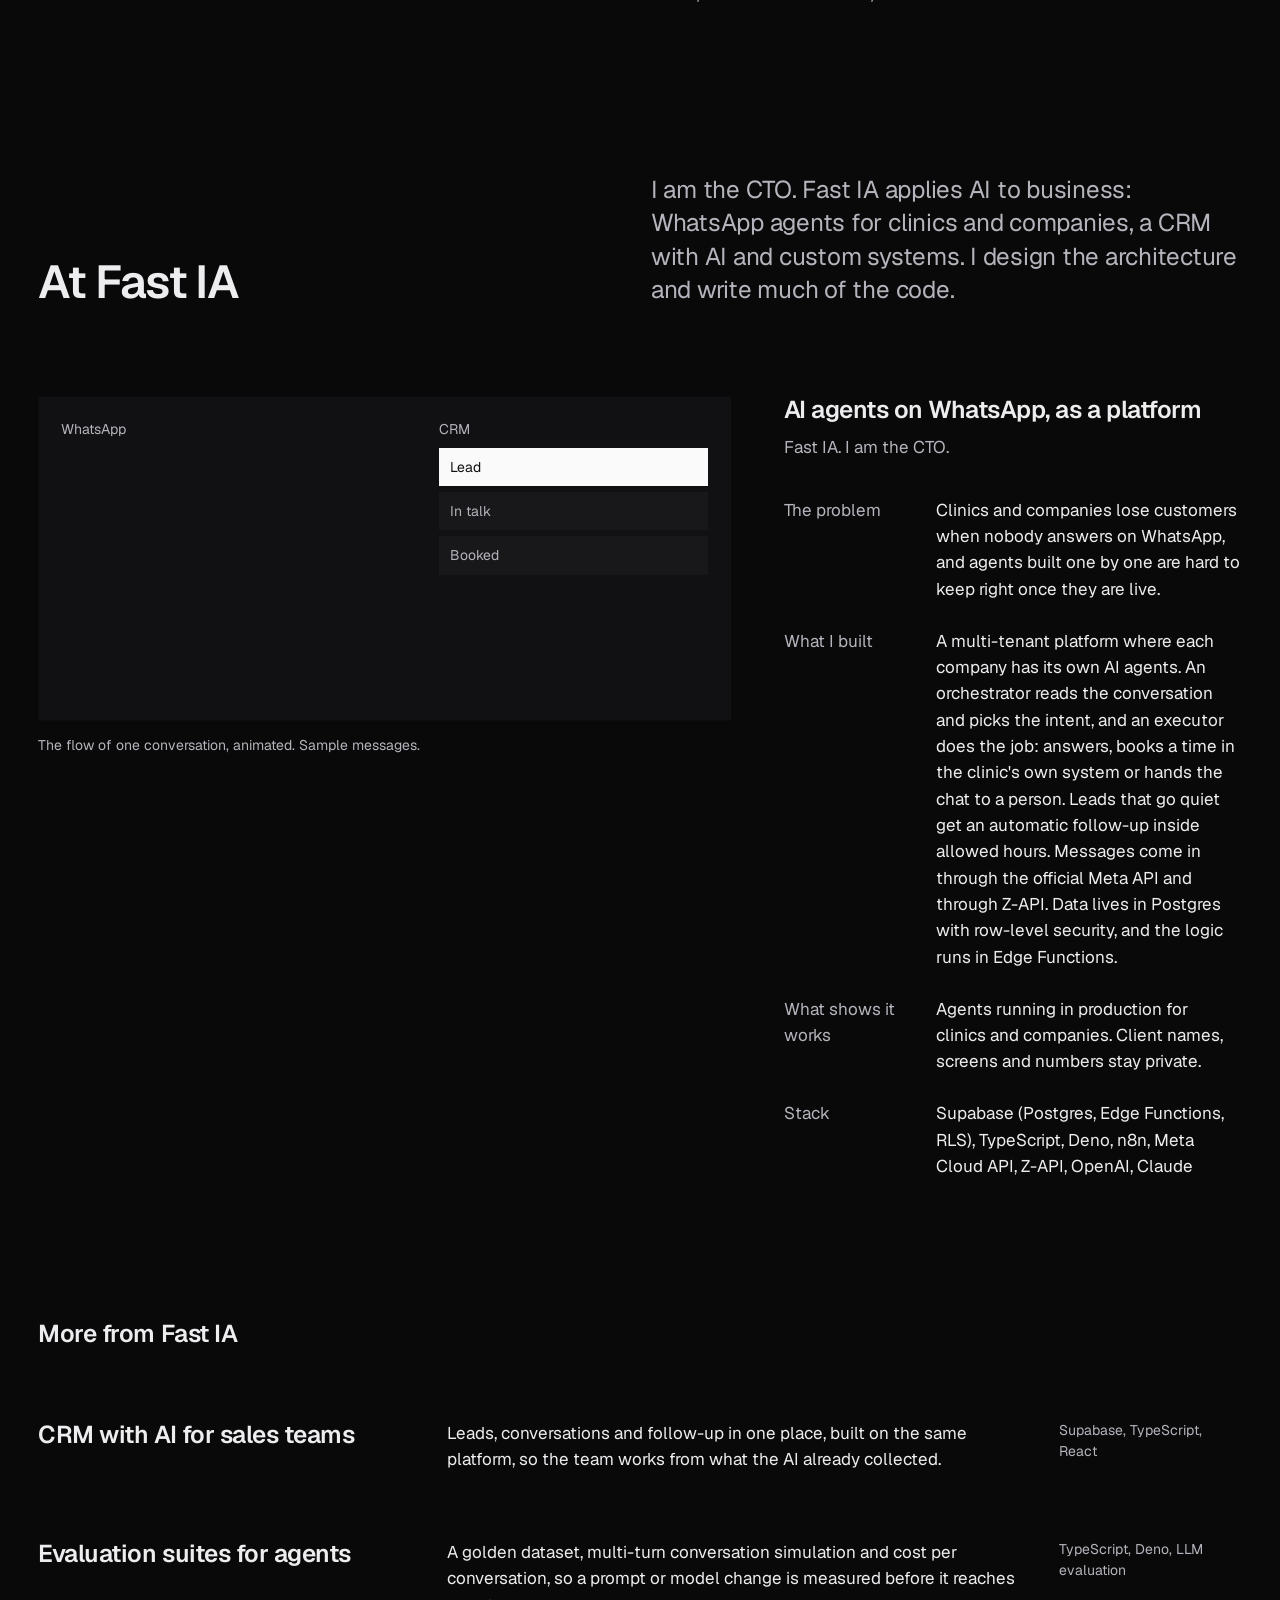
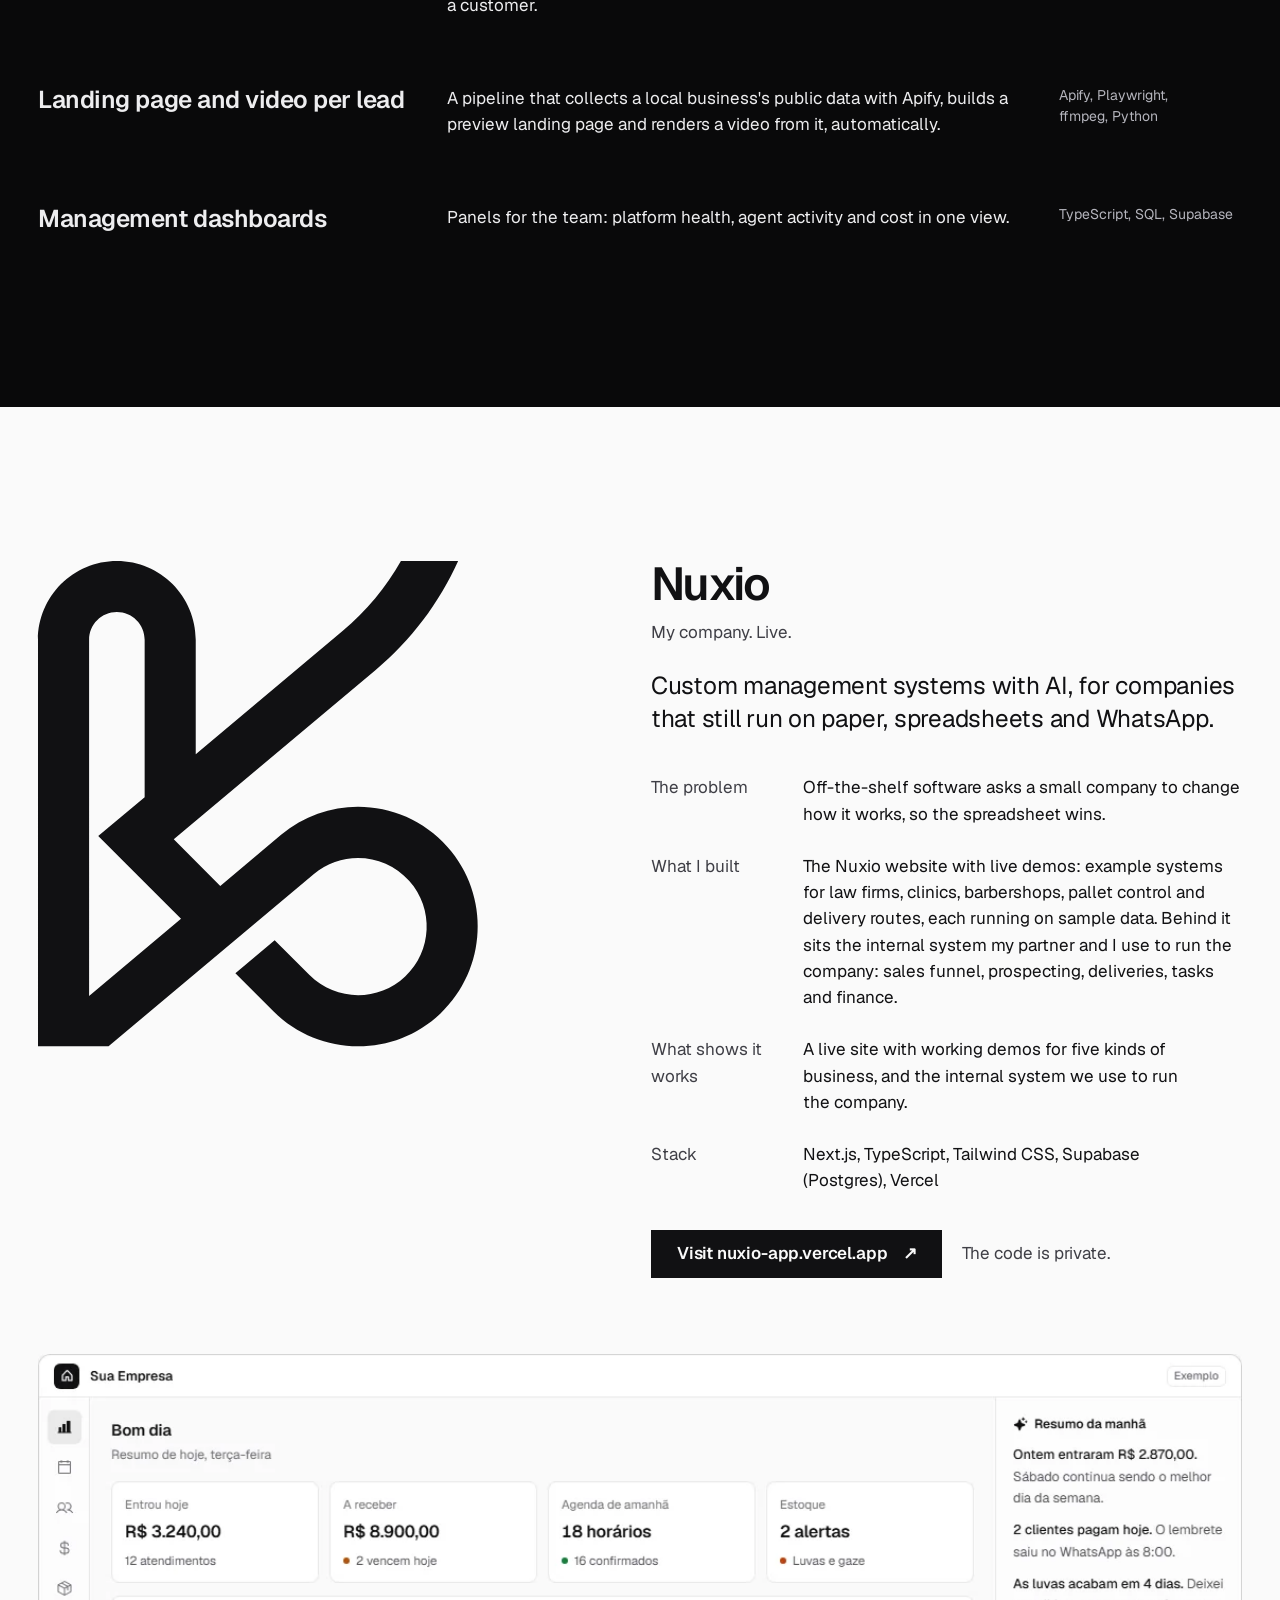
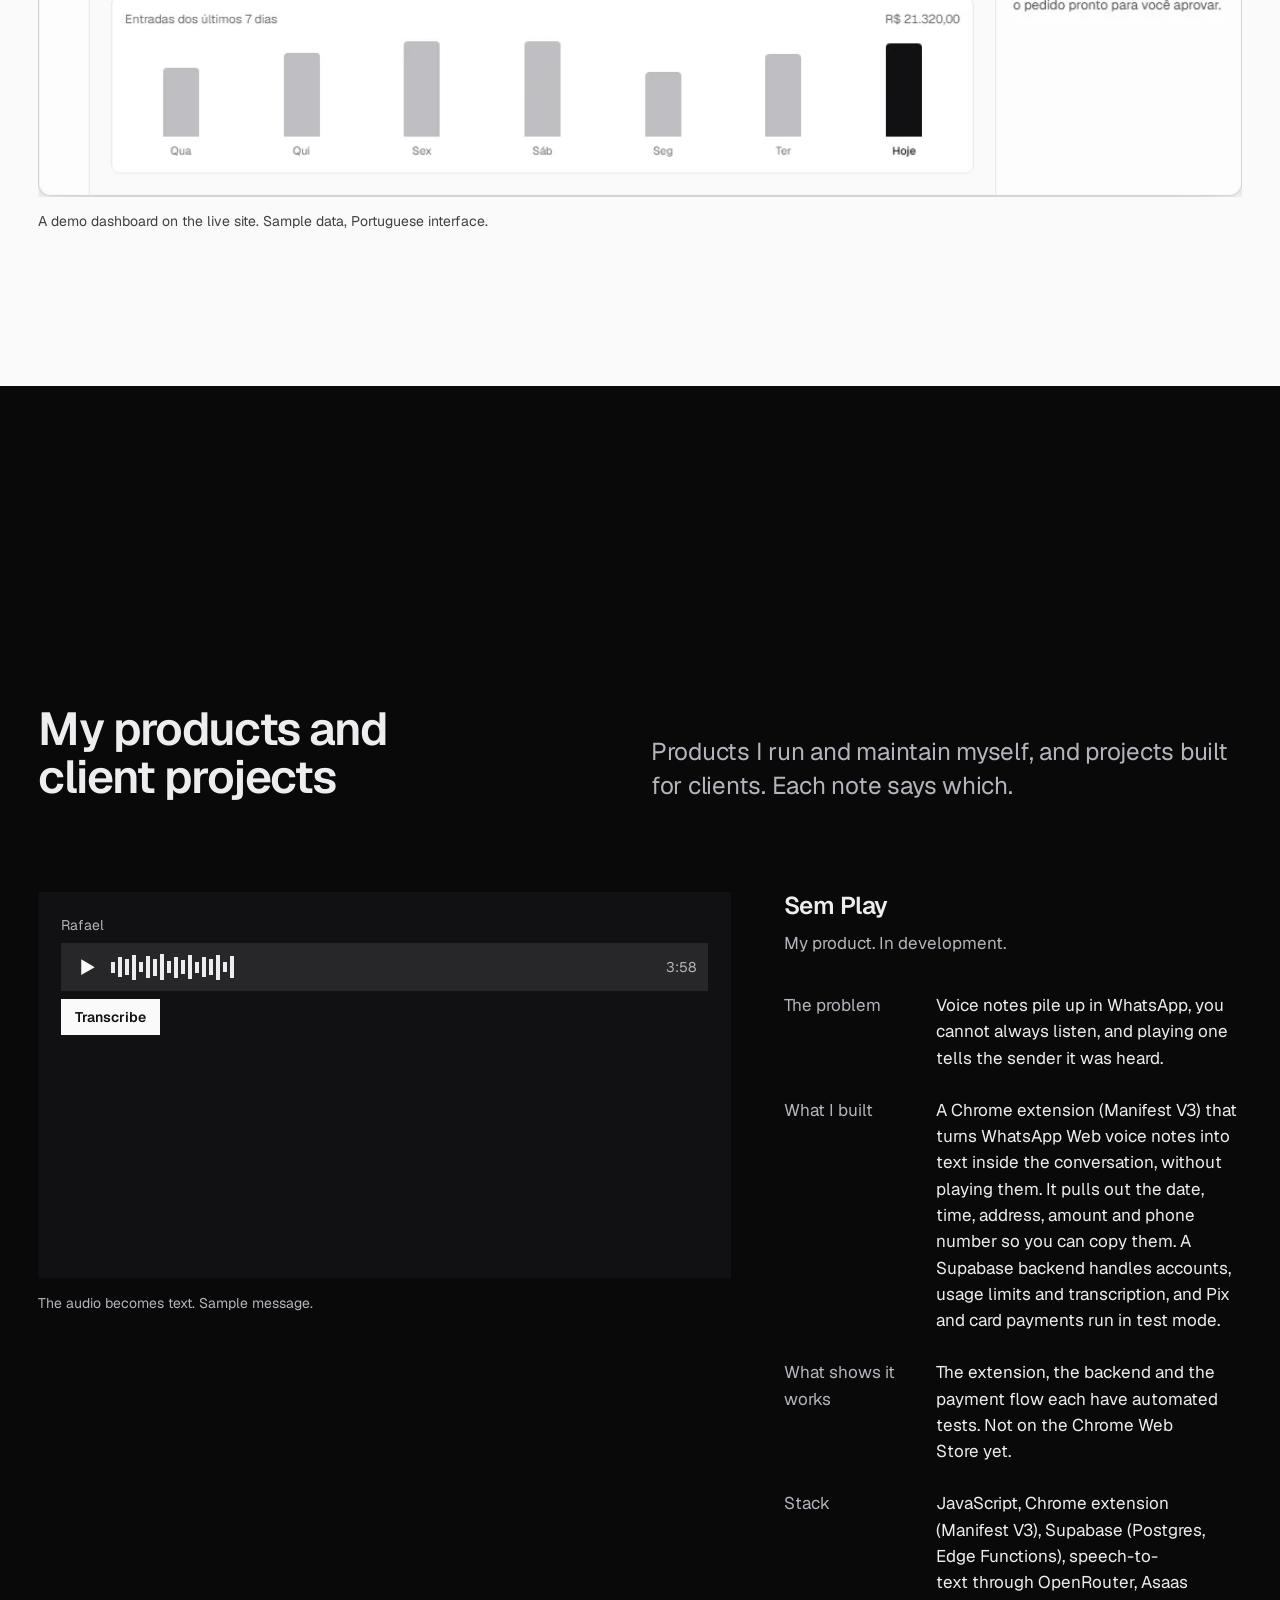
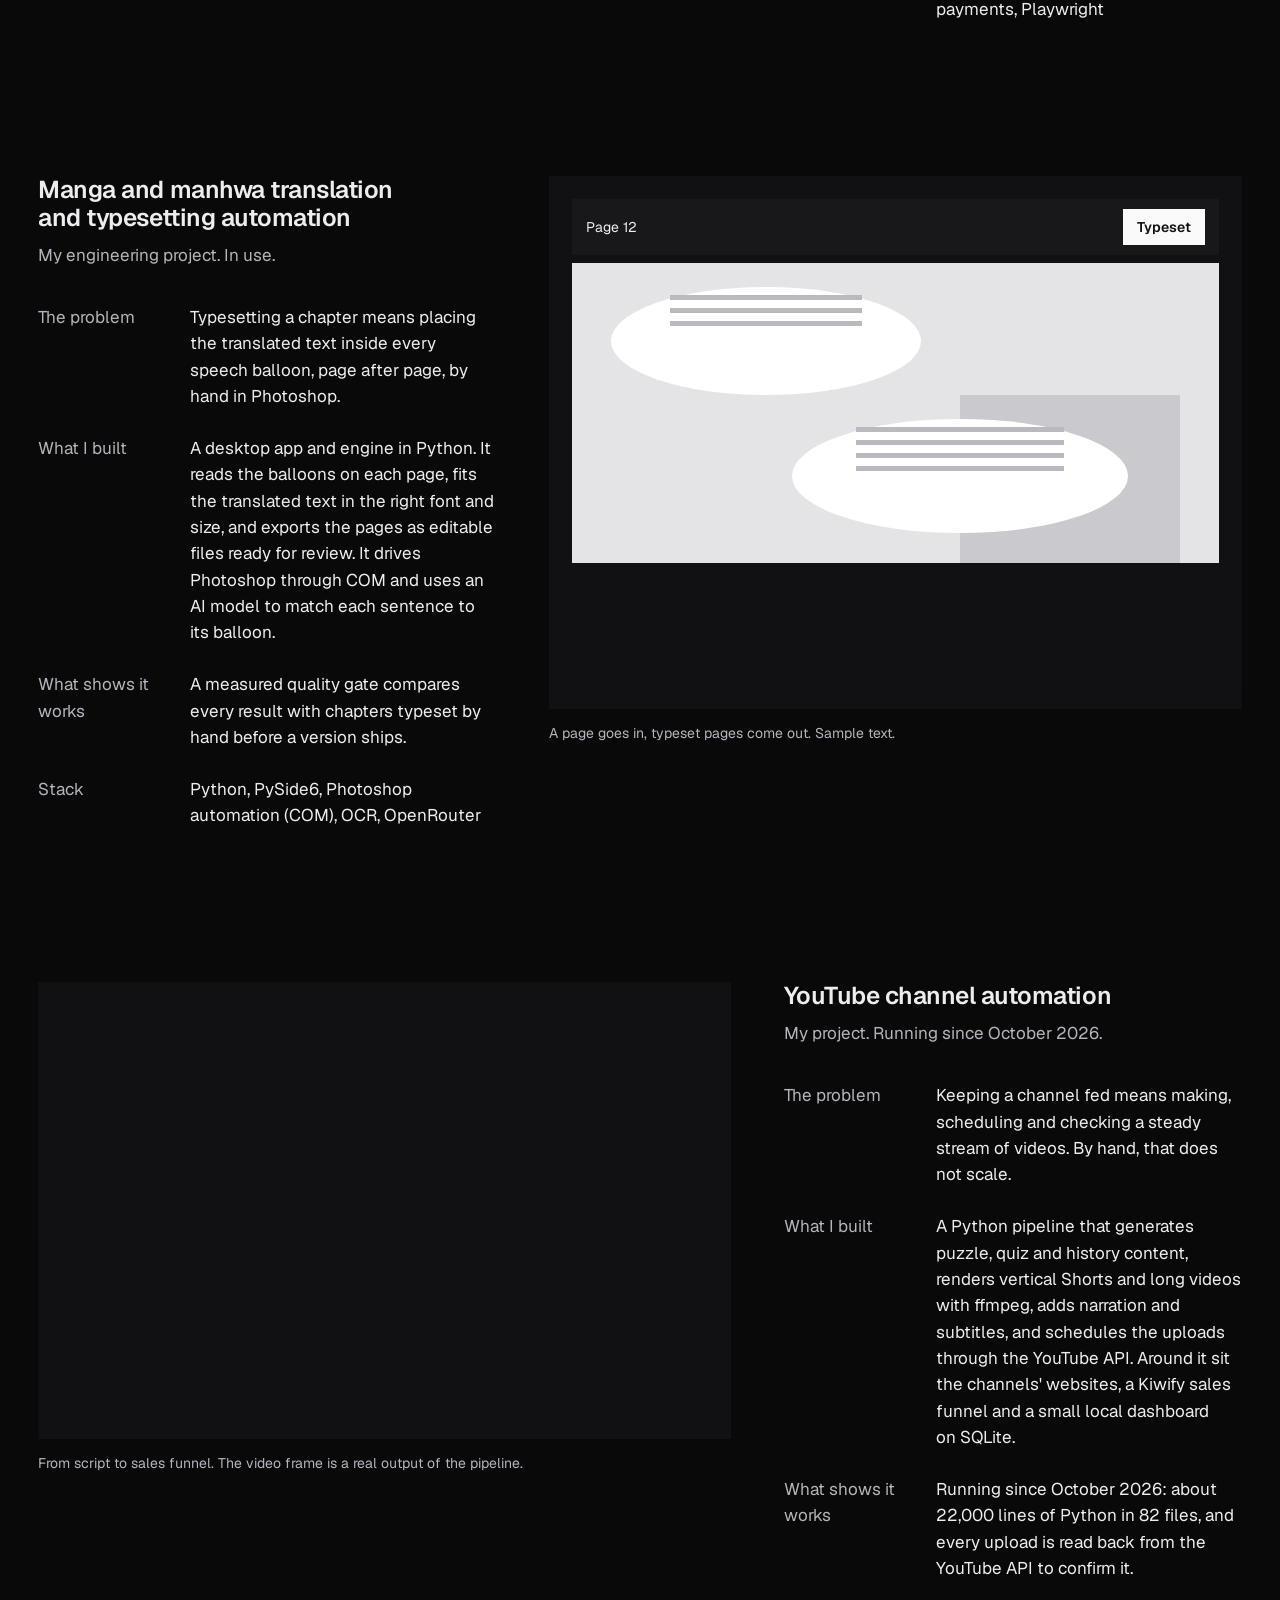
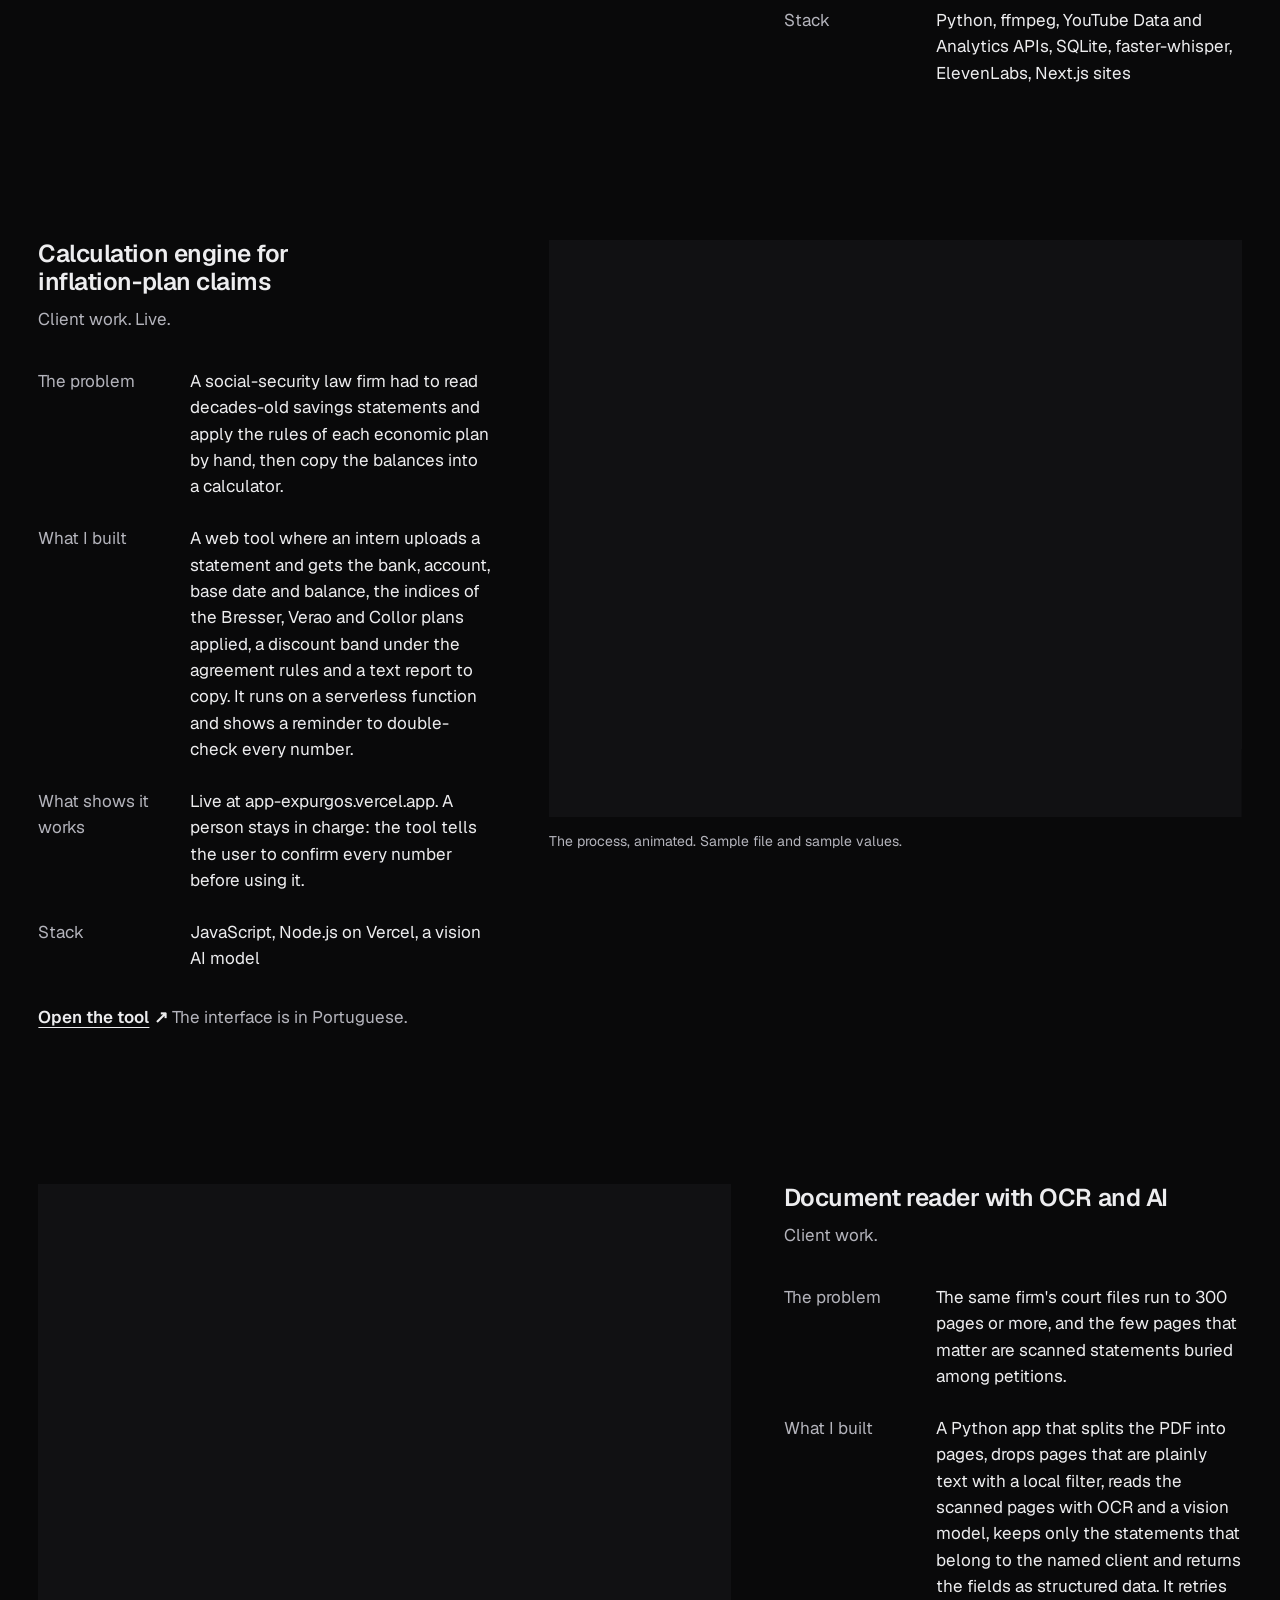
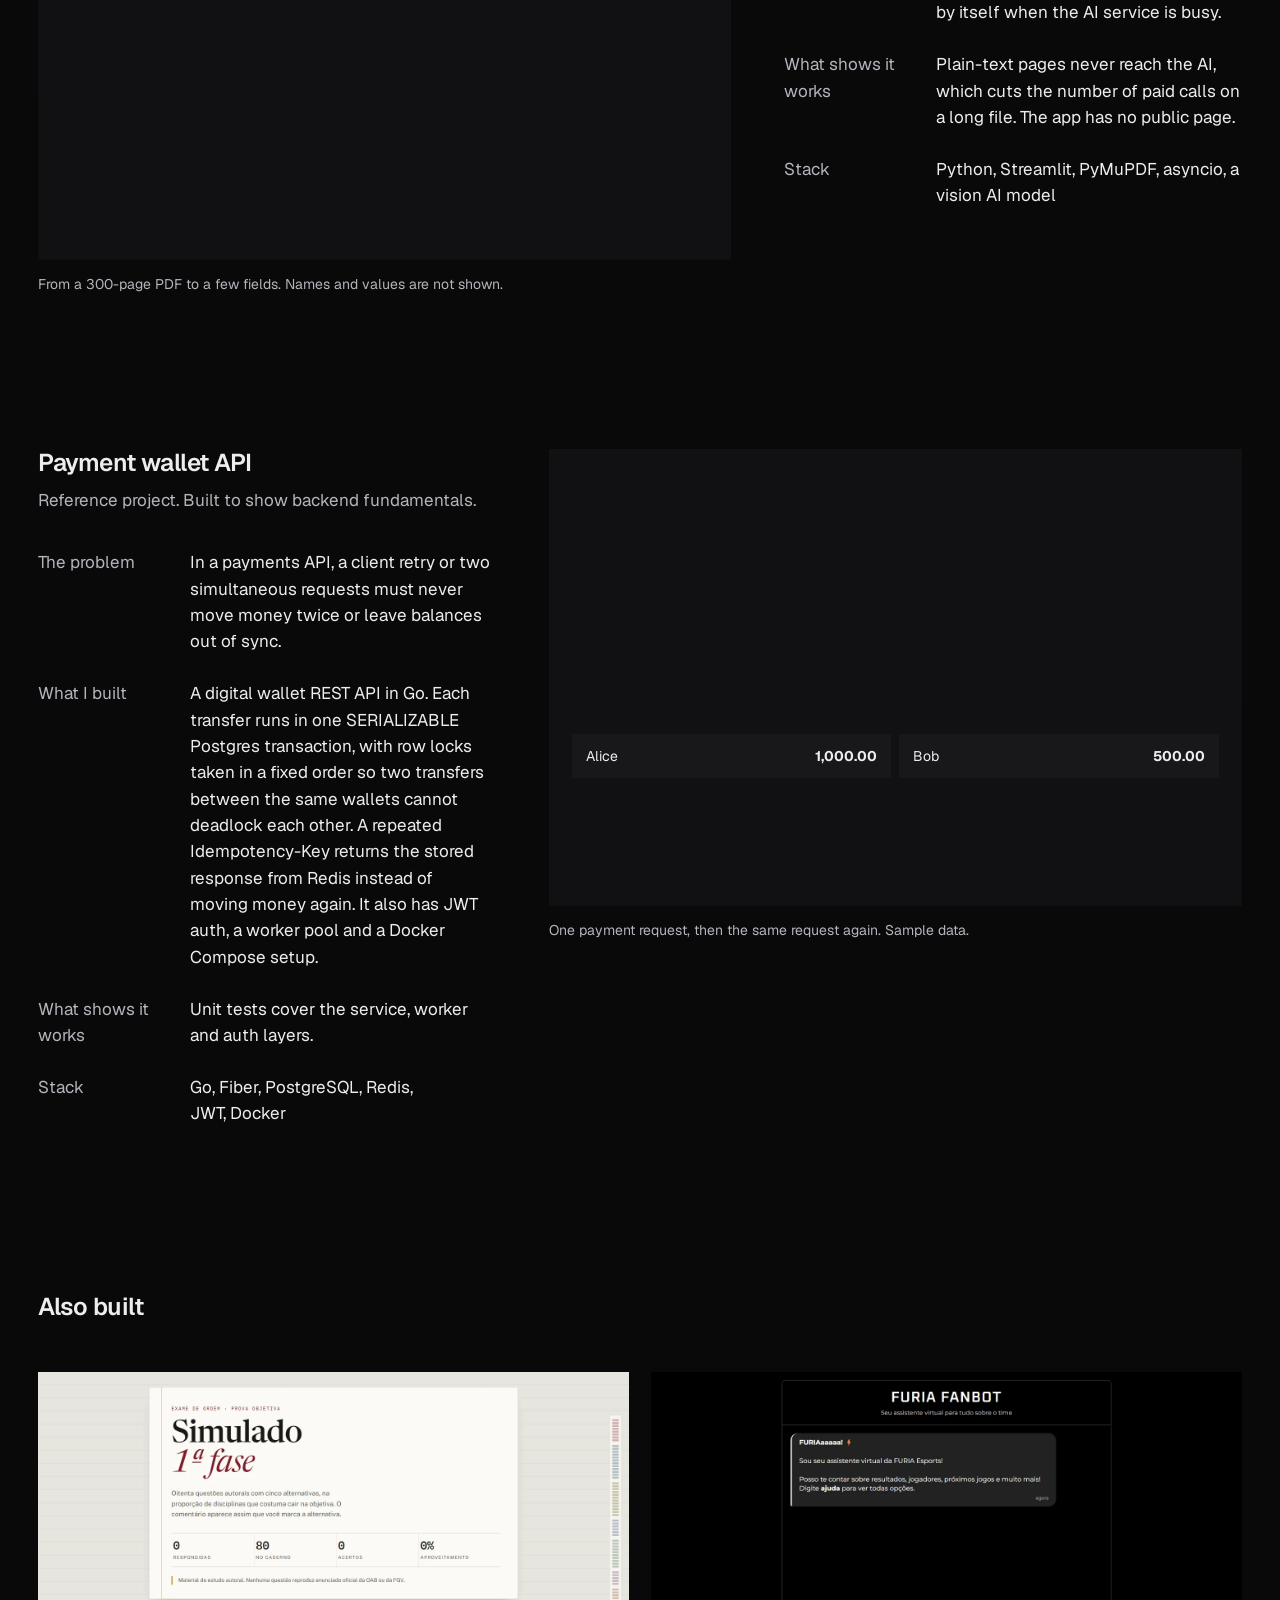
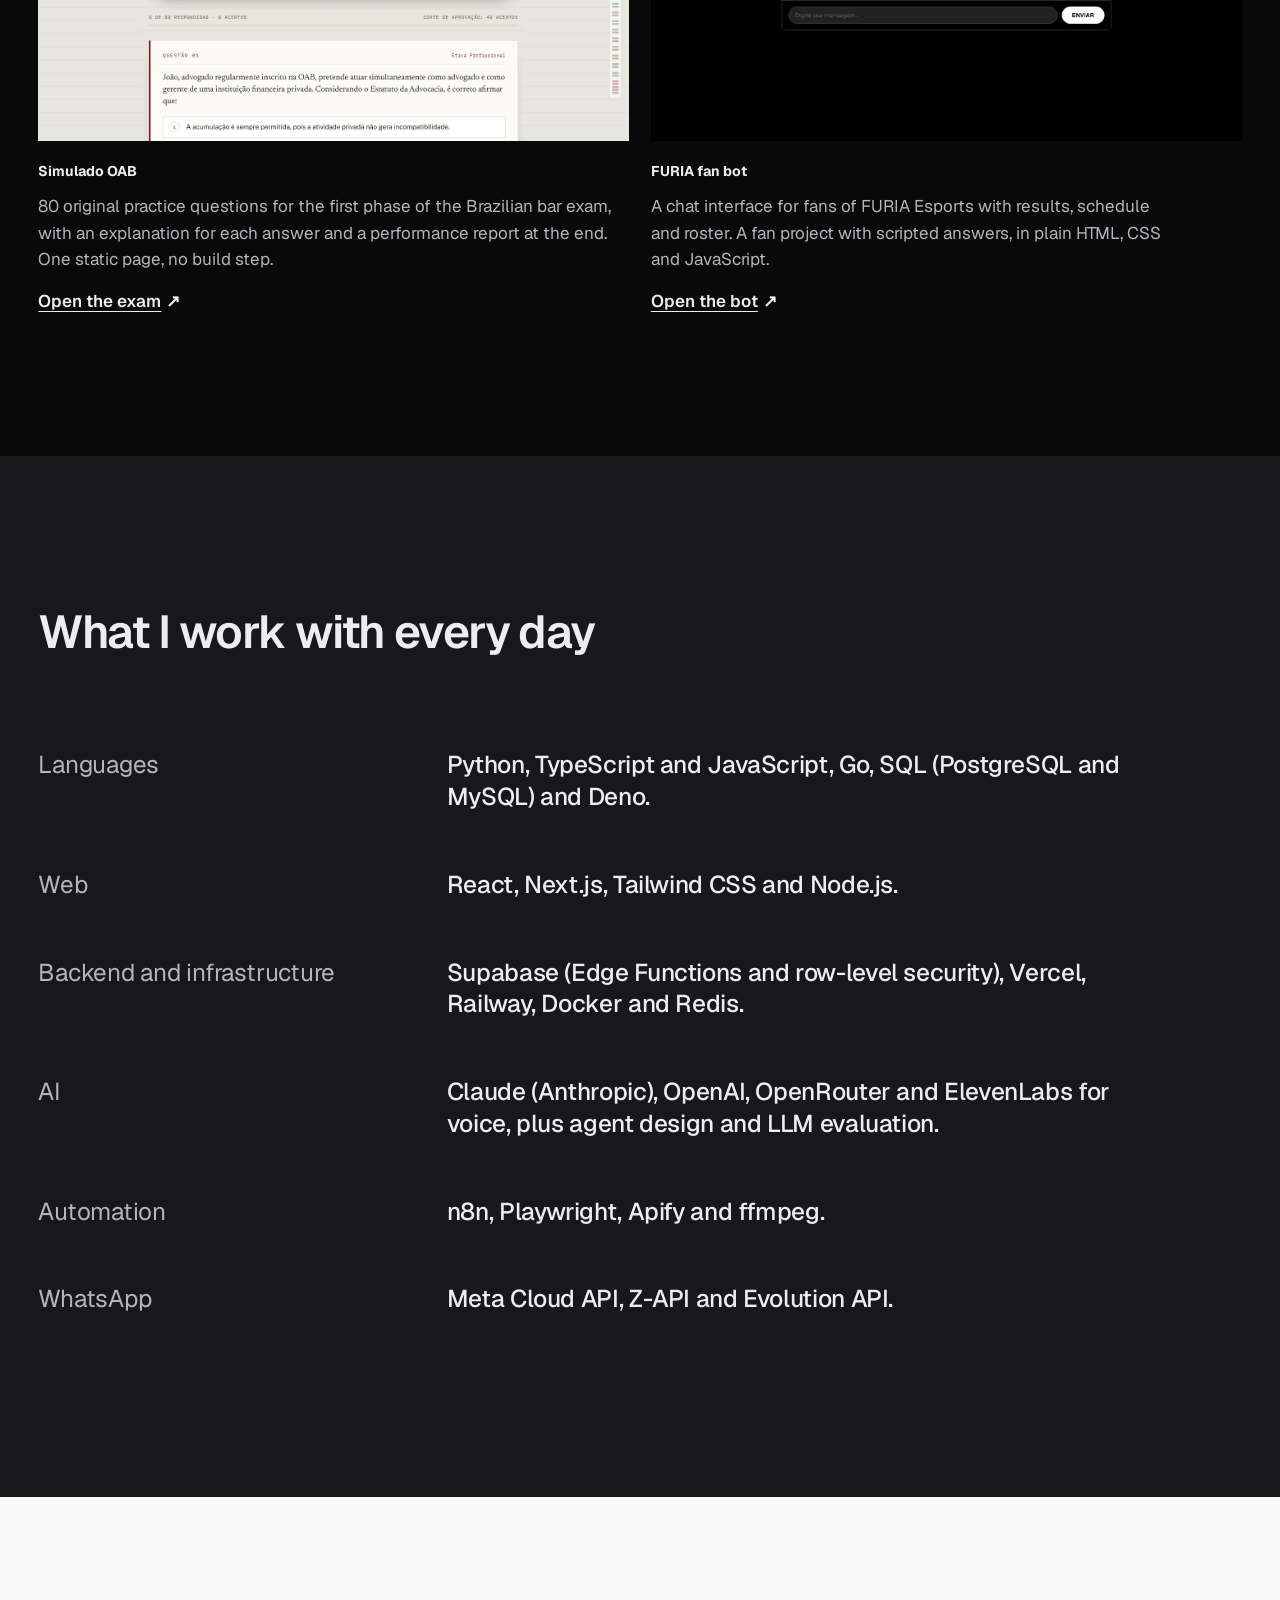
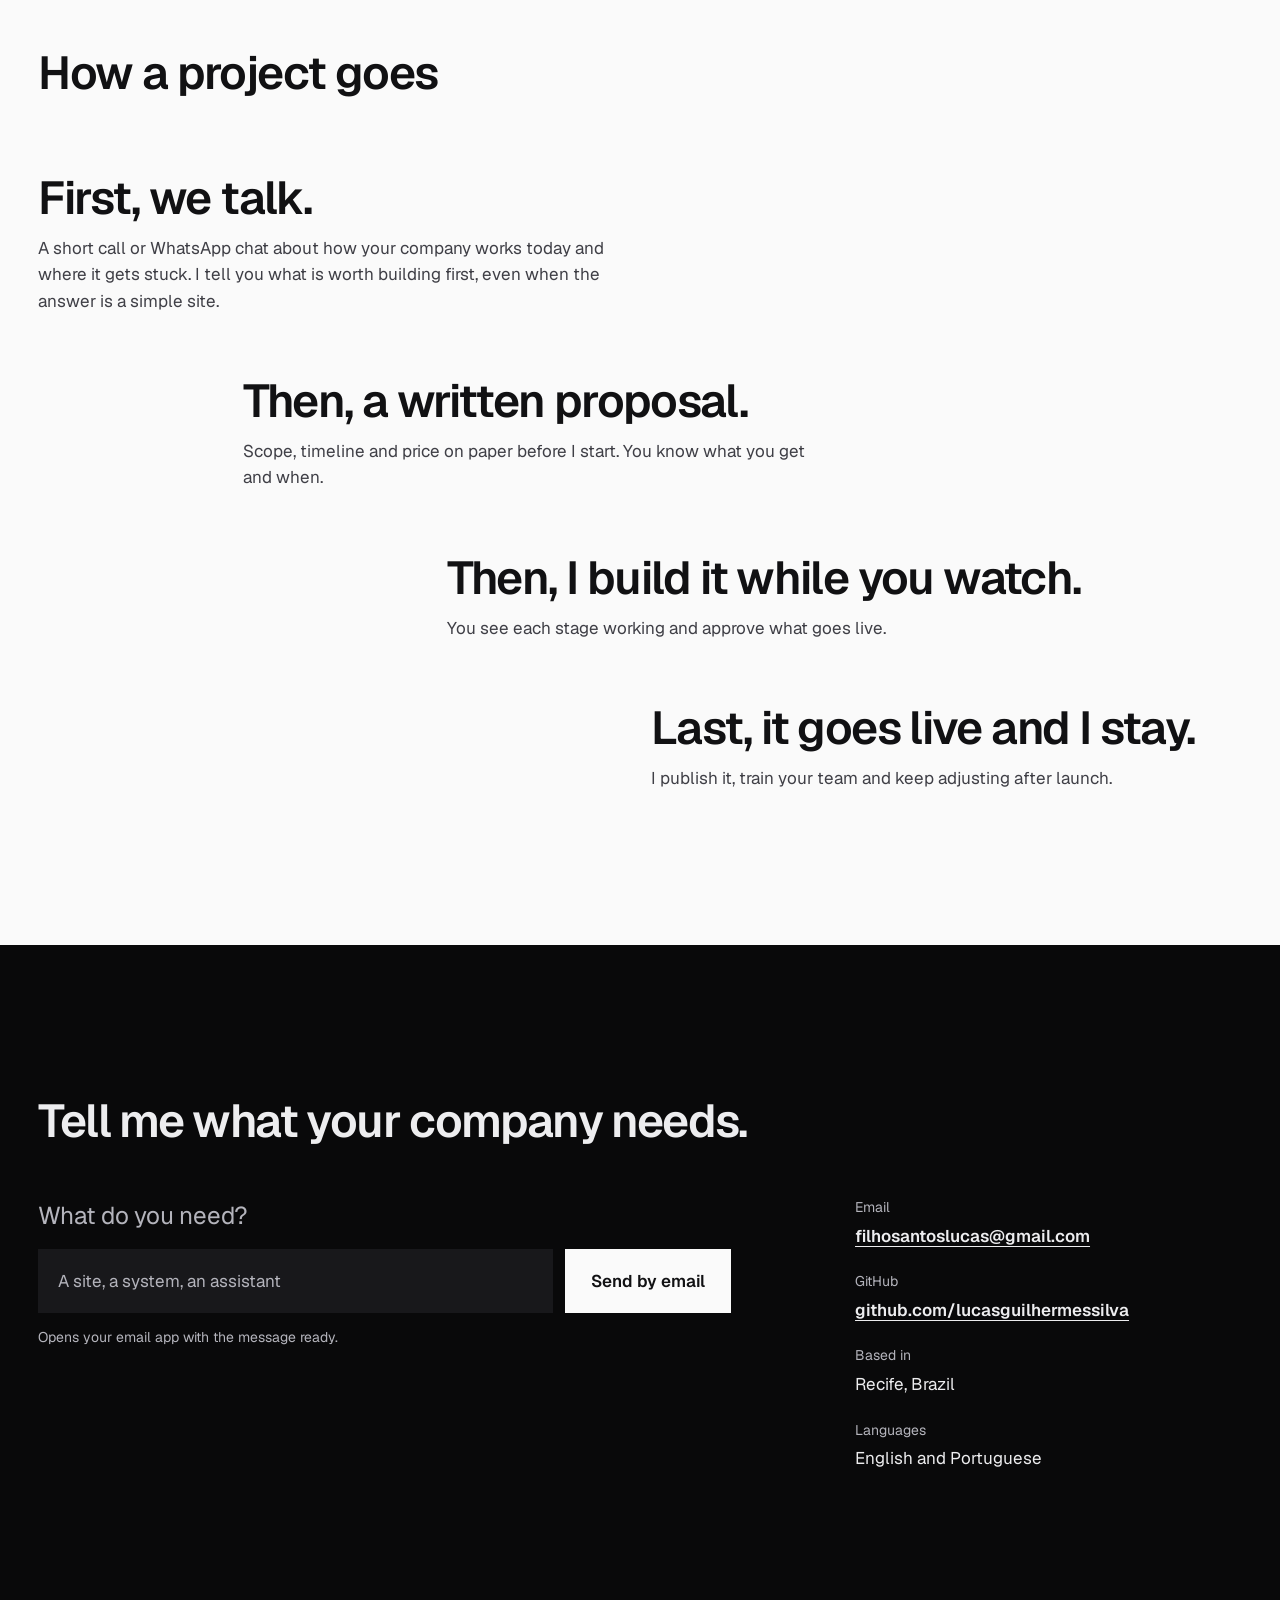
==== commit 8e5f5566: "Portfolio: EN/PT, CTO at Fast IA, animated case demos, Nuxio feature Rebuilt as static HTML with a s" ====
--- a/index.html
+++ b/index.html
@@ -1,1688 +1,370 @@
-<!DOCTYPE html>
-<html lang="pt-BR">
+<!doctype html>
+<html lang="en">
 <head>
-  <meta charset="UTF-8">
-  <meta name="viewport" content="width=device-width, initial-scale=1.0">
-  <meta name="description" content="Lucas Guilherme — Backend Developer & AI Engineer. Construindo agentes de IA, pipelines de dados e automações em produção.">
-  <meta property="og:title" content="Lucas Guilherme — Backend Developer & AI Engineer">
-  <meta property="og:description" content="Construindo agentes de IA, pipelines de dados e automações que resolvem problemas reais.">
-  <meta name="theme-color" content="#05060f">
-  <title>Lucas Guilherme — Backend Developer & AI Engineer</title>
-  <link rel="preconnect" href="https://fonts.googleapis.com">
-  <link rel="preconnect" href="https://fonts.gstatic.com" crossorigin>
-  <link href="https://fonts.googleapis.com/css2?family=Syne:wght@400;600;700;800&family=JetBrains+Mono:wght@300;400;500&family=DM+Sans:ital,opsz,wght@0,9..40,300;0,9..40,400;0,9..40,500;1,9..40,300&display=swap" rel="stylesheet">
-  <style>
-    *, *::before, *::after { box-sizing: border-box; margin: 0; padding: 0; }
-
-    :root {
-      --bg: #05060f;
-      --bg2: #0b0c1a;
-      --bg3: #0f1020;
-      --border: rgba(255,255,255,0.06);
-      --border2: rgba(255,255,255,0.12);
-      --accent: #00ff88;
-      --accent2: #4d9fff;
-      --accent3: #ff6b6b;
-      --text: #eeeef5;
-      --muted: #6b6e80;
-      --muted2: #9598aa;
-      --font-head: 'Syne', sans-serif;
-      --font-mono: 'JetBrains Mono', monospace;
-      --font-body: 'DM Sans', sans-serif;
-    }
-
-    html { scroll-behavior: smooth; }
-
-    body {
-      background: var(--bg);
-      color: var(--text);
-      font-family: var(--font-body);
-      font-size: 16px;
-      line-height: 1.65;
-      overflow-x: hidden;
-      cursor: none;
-    }
-
-    /* Custom cursor */
-    #cursor {
-      position: fixed;
-      width: 10px;
-      height: 10px;
-      background: var(--accent);
-      border-radius: 50%;
-      pointer-events: none;
-      z-index: 9999;
-      transform: translate(-50%, -50%);
-      transition: transform 0.1s, opacity 0.2s;
-      mix-blend-mode: difference;
-    }
-
-    #cursor-ring {
-      position: fixed;
-      width: 36px;
-      height: 36px;
-      border: 1px solid rgba(0,255,136,0.4);
-      border-radius: 50%;
-      pointer-events: none;
-      z-index: 9998;
-      transform: translate(-50%, -50%);
-      transition: transform 0.15s ease-out, width 0.2s, height 0.2s, border-color 0.2s;
-    }
-
-    /* Scroll progress */
-    #progress {
-      position: fixed;
-      top: 0;
-      left: 0;
-      height: 1px;
-      background: var(--accent);
-      z-index: 200;
-      transition: width 0.05s;
-    }
-
-    /* Noise texture */
-    body::after {
-      content: '';
-      position: fixed;
-      inset: 0;
-      background-image: url("data:image/svg+xml,%3Csvg xmlns='http://www.w3.org/2000/svg' width='300' height='300'%3E%3Cfilter id='n'%3E%3CfeTurbulence type='fractalNoise' baseFrequency='0.8' numOctaves='4'/%3E%3C/filter%3E%3Crect width='300' height='300' filter='url(%23n)' opacity='0.03'/%3E%3C/svg%3E");
-      pointer-events: none;
-      z-index: 999;
-      opacity: 0.5;
-    }
-
-    /* NAV */
-    nav {
-      position: fixed;
-      top: 0;
-      left: 0;
-      right: 0;
-      z-index: 100;
-      padding: 1.25rem 2.5rem;
-      display: flex;
-      justify-content: space-between;
-      align-items: center;
-      border-bottom: 1px solid transparent;
-      transition: border-color 0.3s, backdrop-filter 0.3s, background 0.3s;
-    }
-
-    nav.scrolled {
-      border-bottom-color: var(--border);
-      backdrop-filter: blur(24px);
-      background: rgba(5,6,15,0.85);
-    }
-
-    .nav-logo {
-      font-family: var(--font-mono);
-      font-size: 0.85rem;
-      letter-spacing: 0.15em;
-      color: var(--accent);
-      text-decoration: none;
-    }
-
-    .nav-right {
-      display: flex;
-      align-items: center;
-      gap: 2.5rem;
-    }
-
-    .nav-links {
-      display: flex;
-      gap: 2rem;
-      list-style: none;
-    }
-
-    .nav-links a {
-      font-family: var(--font-mono);
-      font-size: 0.72rem;
-      letter-spacing: 0.1em;
-      text-transform: uppercase;
-      color: var(--muted);
-      text-decoration: none;
-      transition: color 0.2s;
-    }
-
-    .nav-links a:hover { color: var(--text); }
-
-    .nav-cta {
-      font-family: var(--font-mono);
-      font-size: 0.72rem;
-      letter-spacing: 0.08em;
-      text-transform: uppercase;
-      color: var(--accent);
-      text-decoration: none;
-      border: 1px solid rgba(0,255,136,0.3);
-      padding: 0.5rem 1.25rem;
-      border-radius: 100px;
-      transition: all 0.2s;
-    }
-
-    .nav-cta:hover {
-      background: rgba(0,255,136,0.08);
-      border-color: var(--accent);
-    }
-
-    /* HERO */
-    #hero {
-      min-height: 100vh;
-      display: flex;
-      align-items: center;
-      padding: 8rem 2.5rem 5rem;
-      position: relative;
-      overflow: hidden;
-    }
-
-    /* Grid lines */
-    #hero::before {
-      content: '';
-      position: absolute;
-      inset: 0;
-      background-image:
-        linear-gradient(rgba(0,255,136,0.025) 1px, transparent 1px),
-        linear-gradient(90deg, rgba(0,255,136,0.025) 1px, transparent 1px);
-      background-size: 80px 80px;
-      mask-image: radial-gradient(ellipse 70% 60% at 60% 50%, black 20%, transparent 80%);
-    }
-
-    .orb {
-      position: absolute;
-      border-radius: 50%;
-      filter: blur(100px);
-      pointer-events: none;
-    }
-
-    .orb-1 {
-      width: 700px;
-      height: 700px;
-      background: radial-gradient(circle, rgba(0,255,136,0.06), transparent 70%);
-      top: -100px;
-      right: -200px;
-      animation: float 8s ease-in-out infinite;
-    }
-
-    .orb-2 {
-      width: 500px;
-      height: 500px;
-      background: radial-gradient(circle, rgba(77,159,255,0.05), transparent 70%);
-      bottom: 0;
-      left: -100px;
-      animation: float 10s ease-in-out infinite reverse;
-    }
-
-    @keyframes float {
-      0%, 100% { transform: translateY(0); }
-      50% { transform: translateY(-30px); }
-    }
-
-    .hero-inner {
-      max-width: 1200px;
-      margin: 0 auto;
-      width: 100%;
-      position: relative;
-    }
-
-    .hero-available {
-      display: inline-flex;
-      align-items: center;
-      gap: 0.6rem;
-      font-family: var(--font-mono);
-      font-size: 0.72rem;
-      color: var(--accent);
-      letter-spacing: 0.12em;
-      text-transform: uppercase;
-      margin-bottom: 2rem;
-    }
-
-    .hero-dot {
-      width: 7px;
-      height: 7px;
-      background: var(--accent);
-      border-radius: 50%;
-      animation: pulse 2.5s ease-in-out infinite;
-    }
-
-    @keyframes pulse {
-      0%, 100% { opacity: 1; box-shadow: 0 0 0 0 rgba(0,255,136,0.4); }
-      50% { opacity: 0.6; box-shadow: 0 0 0 6px rgba(0,255,136,0); }
-    }
-
-    .hero-title {
-      font-family: var(--font-head);
-      font-size: clamp(3.5rem, 9vw, 8rem);
-      font-weight: 800;
-      line-height: 0.92;
-      letter-spacing: -0.03em;
-      margin-bottom: 2rem;
-    }
-
-    .hero-title-outline {
-      color: transparent;
-      -webkit-text-stroke: 1px rgba(238,238,245,0.25);
-    }
-
-    .hero-title-accent {
-      color: var(--accent);
-    }
-
-    .hero-sub {
-      display: flex;
-      align-items: flex-start;
-      gap: 4rem;
-      margin-bottom: 3rem;
-    }
-
-    .hero-desc {
-      font-size: 1.05rem;
-      color: var(--muted2);
-      max-width: 440px;
-      line-height: 1.75;
-    }
-
-    .hero-tags {
-      display: flex;
-      flex-direction: column;
-      gap: 0.5rem;
-      padding-top: 0.25rem;
-    }
-
-    .hero-tag-item {
-      font-family: var(--font-mono);
-      font-size: 0.7rem;
-      color: var(--muted);
-      letter-spacing: 0.05em;
-      display: flex;
-      align-items: center;
-      gap: 0.5rem;
-    }
-
-    .hero-tag-item::before {
-      content: '//';
-      color: var(--accent);
-      opacity: 0.5;
-    }
-
-    .hero-actions {
-      display: flex;
-      gap: 1rem;
-      margin-bottom: 5rem;
-      flex-wrap: wrap;
-    }
-
-    .btn-primary {
-      display: inline-flex;
-      align-items: center;
-      gap: 0.5rem;
-      padding: 0.9rem 2rem;
-      background: var(--accent);
-      color: #000;
-      font-family: var(--font-head);
-      font-size: 0.9rem;
-      font-weight: 700;
-      letter-spacing: 0.02em;
-      text-decoration: none;
-      border-radius: 6px;
-      transition: all 0.2s;
-      cursor: none;
-    }
-
-    .btn-primary:hover {
-      background: #00cc6a;
-      transform: translateY(-2px);
-      box-shadow: 0 12px 40px rgba(0,255,136,0.25);
-    }
-
-    .btn-ghost {
-      display: inline-flex;
-      align-items: center;
-      gap: 0.5rem;
-      padding: 0.9rem 2rem;
-      border: 1px solid var(--border2);
-      color: var(--text);
-      font-family: var(--font-head);
-      font-size: 0.9rem;
-      font-weight: 600;
-      text-decoration: none;
-      border-radius: 6px;
-      transition: all 0.2s;
-      cursor: none;
-      background: var(--bg2);
-    }
-
-    .btn-ghost:hover {
-      border-color: rgba(255,255,255,0.25);
-      transform: translateY(-2px);
-    }
-
-    /* Stack ticker */
-    .ticker-wrap {
-      overflow: hidden;
-      mask-image: linear-gradient(90deg, transparent, black 8%, black 92%, transparent);
-      margin: 0 -2.5rem;
-    }
-
-    .ticker-inner {
-      display: flex;
-      gap: 1rem;
-      width: max-content;
-      animation: ticker 30s linear infinite;
-    }
-
-    @keyframes ticker { to { transform: translateX(-50%); } }
-
-    .ticker-item {
-      display: flex;
-      align-items: center;
-      gap: 0.6rem;
-      padding: 0.5rem 1.2rem;
-      border: 1px solid var(--border);
-      border-radius: 100px;
-      background: var(--bg2);
-      font-family: var(--font-mono);
-      font-size: 0.72rem;
-      color: var(--muted);
-      white-space: nowrap;
-      transition: border-color 0.2s, color 0.2s;
-    }
-
-    /* SECTION BASE */
-    section { padding: 7rem 2.5rem; }
-
-    .section-inner {
-      max-width: 1200px;
-      margin: 0 auto;
-    }
-
-    .section-eyebrow {
-      font-family: var(--font-mono);
-      font-size: 0.65rem;
-      letter-spacing: 0.25em;
-      text-transform: uppercase;
-      color: var(--accent);
-      margin-bottom: 1rem;
-    }
-
-    h2 {
-      font-family: var(--font-head);
-      font-size: clamp(2rem, 5vw, 3.8rem);
-      font-weight: 800;
-      line-height: 1;
-      letter-spacing: -0.025em;
-      margin-bottom: 1rem;
-    }
-
-    h2 em {
-      font-style: normal;
-      color: transparent;
-      -webkit-text-stroke: 1px rgba(238,238,245,0.3);
-    }
-
-    h2 strong {
-      font-style: normal;
-      color: var(--accent);
-      font-weight: 800;
-    }
-
-    .section-lead {
-      font-size: 1rem;
-      color: var(--muted2);
-      max-width: 480px;
-      margin-bottom: 4.5rem;
-      line-height: 1.7;
-    }
-
-    /* PROJECTS */
-    #projects { background: var(--bg); }
-
-    .projects-list {
-      display: flex;
-      flex-direction: column;
-      border: 1px solid var(--border);
-      border-radius: 12px;
-      overflow: hidden;
-    }
-
-    .project-item {
-      display: grid;
-      grid-template-columns: 48px 1fr 340px;
-      align-items: start;
-      gap: 2.25rem;
-      padding: 2.5rem;
-      border-bottom: 1px solid var(--border);
-      transition: background 0.25s;
-      position: relative;
-    }
-
-    .project-item:last-child { border-bottom: none; }
-
-    .project-item::before {
-      content: '';
-      position: absolute;
-      top: 0;
-      left: 0;
-      width: 2px;
-      height: 0;
-      background: var(--accent);
-      transition: height 0.3s ease;
-    }
-
-    .project-item:hover { background: var(--bg2); }
-    .project-item:hover::before { height: 100%; }
-
-    .project-num {
-      font-family: var(--font-mono);
-      font-size: 0.65rem;
-      color: var(--muted);
-      letter-spacing: 0.1em;
-      padding-top: 0.3rem;
-    }
-
-    .project-body {}
-
-    .project-header {
-      display: flex;
-      align-items: center;
-      gap: 1rem;
-      margin-bottom: 0.75rem;
-    }
-
-    .project-name {
-      font-family: var(--font-head);
-      font-size: 1.25rem;
-      font-weight: 700;
-      color: var(--text);
-    }
-
-    .project-status {
-      font-family: var(--font-mono);
-      font-size: 0.62rem;
-      letter-spacing: 0.12em;
-      text-transform: uppercase;
-      padding: 0.2rem 0.7rem;
-      border-radius: 100px;
-    }
-
-    .status-prod {
-      background: rgba(0,255,136,0.08);
-      border: 1px solid rgba(0,255,136,0.2);
-      color: var(--accent);
-    }
-
-    .status-dev {
-      background: rgba(77,159,255,0.08);
-      border: 1px solid rgba(77,159,255,0.2);
-      color: var(--accent2);
-    }
-
-    .status-nda {
-      background: rgba(255,107,107,0.08);
-      border: 1px solid rgba(255,107,107,0.2);
-      color: var(--accent3);
-    }
-
-    .project-desc {
-      font-size: 0.93rem;
-      color: var(--muted2);
-      line-height: 1.7;
-      margin-bottom: 1.25rem;
-      max-width: 620px;
-    }
-
-    .project-tags {
-      display: flex;
-      flex-wrap: wrap;
-      gap: 0.4rem;
-    }
-
-    .ptag {
-      font-family: var(--font-mono);
-      font-size: 0.62rem;
-      padding: 0.2rem 0.65rem;
-      border: 1px solid var(--border);
-      border-radius: 100px;
-      color: var(--muted);
-      letter-spacing: 0.05em;
-    }
-
-    .ptag.hi {
-      border-color: rgba(0,255,136,0.2);
-      color: rgba(0,255,136,0.7);
-    }
-
-    .project-link {
-      font-family: var(--font-mono);
-      font-size: 0.75rem;
-      color: var(--muted);
-      text-decoration: none;
-      writing-mode: horizontal-tb;
-      display: flex;
-      align-items: center;
-      gap: 0.3rem;
-      padding: 0.5rem;
-      border: 1px solid var(--border);
-      border-radius: 6px;
-      transition: all 0.2s;
-      height: fit-content;
-      margin-top: 0.3rem;
-      cursor: none;
-    }
-
-    .project-link:hover {
-      border-color: var(--border2);
-      color: var(--text);
-    }
-
-    /* PROJECT PREVIEW (mockups SVG on-brand) */
-    .project-preview {
-      align-self: center;
-      width: 100%;
-      aspect-ratio: 16 / 10;
-      border: 1px solid var(--border);
-      border-radius: 10px;
-      overflow: hidden;
-      background: var(--bg3);
-      box-shadow: 0 12px 32px rgba(0,0,0,0.35);
-      transition: border-color 0.25s, transform 0.25s, box-shadow 0.25s;
-    }
-
-    .project-item:hover .project-preview {
-      border-color: var(--border2);
-      transform: translateY(-3px);
-      box-shadow: 0 18px 44px rgba(0,0,0,0.45);
-    }
-
-    .project-preview svg { display: block; width: 100%; height: 100%; }
-
-    .project-ctas {
-      display: flex;
-      flex-wrap: wrap;
-      gap: 0.5rem;
-      margin-top: 1.4rem;
-    }
-
-    .project-cta {
-      display: inline-flex;
-      align-items: center;
-      gap: 0.35rem;
-      font-family: var(--font-mono);
-      font-size: 0.72rem;
-      letter-spacing: 0.05em;
-      color: var(--accent);
-      text-decoration: none;
-      border: 1px solid rgba(0,255,136,0.25);
-      padding: 0.45rem 0.95rem;
-      border-radius: 100px;
-      transition: all 0.2s;
-      cursor: none;
-    }
-
-    .project-cta:hover { background: rgba(0,255,136,0.08); border-color: var(--accent); }
-
-    .project-cta.alt { color: var(--accent2); border-color: rgba(77,159,255,0.3); }
-    .project-cta.alt:hover { background: rgba(77,159,255,0.08); border-color: var(--accent2); }
-
-    .project-cta.is-locked {
-      color: var(--muted2);
-      border-color: var(--border);
-      cursor: default;
-    }
-    .project-cta.is-locked:hover { background: none; border-color: var(--border); }
-
-    /* IMPACT */
-    #impact { background: var(--bg2); border-top: 1px solid var(--border); border-bottom: 1px solid var(--border); }
-
-    .metrics-grid {
-      display: grid;
-      grid-template-columns: repeat(4, 1fr);
-      gap: 1px;
-      background: var(--border);
-      border: 1px solid var(--border);
-      border-radius: 12px;
-      overflow: hidden;
-    }
-
-    .metric-card {
-      background: var(--bg2);
-      padding: 3rem 2rem;
-      text-align: center;
-    }
-
-    .metric-value {
-      font-family: var(--font-head);
-      font-size: 4rem;
-      font-weight: 800;
-      line-height: 1;
-      color: var(--accent);
-      margin-bottom: 0.75rem;
-      letter-spacing: -0.04em;
-    }
-
-    .metric-label {
-      font-size: 0.85rem;
-      color: var(--muted2);
-      line-height: 1.5;
-    }
-
-    /* STACK */
-    #stack { background: var(--bg); }
-
-    .stack-grid {
-      display: grid;
-      grid-template-columns: repeat(2, 1fr);
-      gap: 1px;
-      background: var(--border);
-      border: 1px solid var(--border);
-      border-radius: 12px;
-      overflow: hidden;
-    }
-
-    .stack-block {
-      background: var(--bg2);
-      padding: 2.5rem;
-    }
-
-    .stack-title {
-      font-family: var(--font-head);
-      font-size: 0.95rem;
-      font-weight: 700;
-      margin-bottom: 1.25rem;
-      display: flex;
-      align-items: center;
-      gap: 0.6rem;
-    }
-
-    .stack-icon {
-      font-size: 1.1rem;
-    }
-
-    .stack-items {
-      display: flex;
-      flex-wrap: wrap;
-      gap: 0.5rem;
-    }
-
-    .sitem {
-      font-family: var(--font-mono);
-      font-size: 0.7rem;
-      padding: 0.35rem 0.85rem;
-      border: 1px solid var(--border);
-      border-radius: 4px;
-      color: var(--muted2);
-      background: var(--bg);
-      letter-spacing: 0.03em;
-      transition: all 0.15s;
-    }
-
-    .sitem:hover {
-      border-color: var(--border2);
-      color: var(--text);
-    }
-
-    /* CONTACT */
-    #contact { background: var(--bg2); border-top: 1px solid var(--border); }
-
-    .contact-grid {
-      display: grid;
-      grid-template-columns: 1fr 1fr;
-      gap: 6rem;
-      align-items: start;
-    }
-
-    .contact-left p {
-      font-size: 1rem;
-      color: var(--muted2);
-      line-height: 1.75;
-      margin-top: 1.5rem;
-      max-width: 380px;
-    }
-
-    .contact-links {
-      display: flex;
-      flex-direction: column;
-      gap: 0.75rem;
-      margin-top: 1rem;
-    }
-
-    .clink {
-      display: flex;
-      align-items: center;
-      gap: 1.25rem;
-      padding: 1.25rem 1.5rem;
-      border: 1px solid var(--border);
-      border-radius: 8px;
-      text-decoration: none;
-      color: var(--text);
-      background: var(--bg);
-      transition: all 0.2s;
-      cursor: none;
-    }
-
-    .clink:hover {
-      border-color: var(--accent);
-      transform: translateX(6px);
-    }
-
-    .clink-icon {
-      font-size: 1.25rem;
-      width: 36px;
-      text-align: center;
-      flex-shrink: 0;
-    }
-
-    .clink-info { flex: 1; }
-
-    .clink-label {
-      font-family: var(--font-mono);
-      font-size: 0.62rem;
-      color: var(--muted);
-      text-transform: uppercase;
-      letter-spacing: 0.12em;
-      margin-bottom: 0.15rem;
-    }
-
-    .clink-val {
-      font-size: 0.9rem;
-      font-weight: 500;
-    }
-
-    .clink-arrow {
-      color: var(--muted);
-      font-size: 1rem;
-      transition: transform 0.2s, color 0.2s;
-    }
-
-    .clink:hover .clink-arrow {
-      transform: translateX(4px);
-      color: var(--accent);
-    }
-
-    /* FOOTER */
-    footer {
-      padding: 2.5rem;
-      text-align: center;
-      border-top: 1px solid var(--border);
-    }
-
-    footer p {
-      font-family: var(--font-mono);
-      font-size: 0.7rem;
-      color: var(--muted);
-      letter-spacing: 0.05em;
-    }
-
-    footer span { color: var(--accent); }
-
-    /* ANIMATIONS */
-    .reveal {
-      opacity: 0;
-      transform: translateY(28px);
-      transition: opacity 0.7s ease, transform 0.7s ease;
-    }
-
-    .reveal.visible {
-      opacity: 1;
-      transform: none;
-    }
-
-    .reveal-delay-1 { transition-delay: 0.1s; }
-    .reveal-delay-2 { transition-delay: 0.2s; }
-    .reveal-delay-3 { transition-delay: 0.3s; }
-    .reveal-delay-4 { transition-delay: 0.4s; }
-
-    /* RESPONSIVE */
-    @media (max-width: 900px) {
-      .nav-links, .nav-cta { display: none; }
-      .hero-sub { flex-direction: column; gap: 1.5rem; }
-      .hero-tags { flex-direction: row; flex-wrap: wrap; }
-      .project-item { grid-template-columns: 36px 1fr; }
-      .project-link { display: none; }
-      .project-preview { grid-column: 1 / -1; order: -1; max-width: 520px; }
-      .metrics-grid { grid-template-columns: repeat(2, 1fr); }
-      .stack-grid { grid-template-columns: 1fr; }
-      .contact-grid { grid-template-columns: 1fr; gap: 3rem; }
-    }
-
-    @media (max-width: 600px) {
-      section { padding: 5rem 1.5rem; }
-      .hero-title { font-size: 3rem; }
-      .metrics-grid { grid-template-columns: 1fr; }
-      nav { padding: 1rem 1.5rem; }
-      .hero-photo-wrap { display: none; }
-      .hero-top { flex-direction: column; }
-    }
-
-    /* PHOTO */
-    .hero-top {
-      display: flex;
-      align-items: flex-start;
-      justify-content: space-between;
-      gap: 3rem;
-      margin-bottom: 0;
-    }
-
-    .hero-left { flex: 1; }
-
-    .hero-photo-wrap {
-      flex-shrink: 0;
-      position: relative;
-      margin-top: 1rem;
-    }
-
-    .hero-photo-ring {
-      position: absolute;
-      inset: -6px;
-      border-radius: 50%;
-      background: conic-gradient(var(--accent), var(--accent2), var(--accent), transparent 60%);
-      animation: spin 6s linear infinite;
-      z-index: 0;
-    }
-
-    @keyframes spin { to { transform: rotate(360deg); } }
-
-    .hero-photo-inner {
-      position: relative;
-      z-index: 1;
-      width: 180px;
-      height: 180px;
-      border-radius: 50%;
-      overflow: hidden;
-      border: 3px solid var(--bg);
-      background: var(--bg2);
-    }
-
-    .hero-photo-inner img {
-      width: 100%;
-      height: 100%;
-      object-fit: cover;
-      filter: grayscale(15%) contrast(1.05);
-      transition: filter 0.3s;
-    }
-
-    .hero-photo-inner img:hover {
-      filter: grayscale(0%) contrast(1.1);
-    }
-
-    .hero-photo-badge {
-      position: absolute;
-      bottom: 4px;
-      right: 4px;
-      z-index: 2;
-      background: var(--bg);
-      border: 1px solid var(--accent);
-      border-radius: 100px;
-      padding: 0.25rem 0.65rem;
-      font-family: var(--font-mono);
-      font-size: 0.6rem;
-      color: var(--accent);
-      letter-spacing: 0.1em;
-      white-space: nowrap;
-    }
-
-    @media (max-width: 900px) {
-      .hero-photo-inner { width: 130px; height: 130px; }
-    }
-  </style>
+<meta charset="utf-8">
+<meta name="viewport" content="width=device-width, initial-scale=1">
+<title>Lucas Santos | Full-stack developer, CTO at Fast IA and founder of Nuxio</title>
+<meta name="description" content="Full-stack developer, CTO at Fast IA and founder of Nuxio: websites, custom business systems and AI automation for companies in Brazil and abroad.">
+<meta name="theme-color" content="#09090a">
+<link rel="canonical" href="https://lucasguilhermessilva.github.io/">
+<link rel="alternate" hreflang="en" href="https://lucasguilhermessilva.github.io/">
+<link rel="alternate" hreflang="pt-BR" href="https://lucasguilhermessilva.github.io/pt/">
+<link rel="alternate" hreflang="x-default" href="https://lucasguilhermessilva.github.io/">
+<meta property="og:type" content="website">
+<meta property="og:site_name" content="Lucas Santos">
+<meta property="og:title" content="Lucas Santos | Full-stack developer, CTO at Fast IA and founder of Nuxio">
+<meta property="og:description" content="Full-stack developer, CTO at Fast IA and founder of Nuxio: websites, custom business systems and AI automation for companies in Brazil and abroad.">
+<meta property="og:url" content="https://lucasguilhermessilva.github.io/">
+<meta property="og:image" content="https://lucasguilhermessilva.github.io/assets/img/og.png">
+<meta property="og:locale" content="en_US">
+<meta name="twitter:card" content="summary_large_image">
+<link rel="icon" href="assets/favicon.svg" type="image/svg+xml">
+<link rel="preload" href="assets/fonts/geist-latin.woff2" as="font" type="font/woff2" crossorigin>
+<link rel="stylesheet" href="assets/site.css">
+<script>document.documentElement.classList.add('js')</script>
+<script type="application/ld+json">{"@context":"https://schema.org","@type":"Person","name":"Lucas Santos","jobTitle":"Full-stack developer, CTO at Fast IA and founder of Nuxio","url":"https://lucasguilhermessilva.github.io/","image":"https://lucasguilhermessilva.github.io/assets/img/lucas.jpg","email":"mailto:filhosantoslucas@gmail.com","address":{"@type":"PostalAddress","addressLocality":"Recife","addressCountry":"BR"},"worksFor":[{"@type":"Organization","name":"Fast IA","url":"https://fast-ia.com"},{"@type":"Organization","name":"Nuxio","url":"https://nuxio-app.vercel.app"}],"sameAs":["https://www.linkedin.com/in/lucasguilhermessilva/","https://github.com/lucasguilhermessilva","https://nuxio-app.vercel.app","https://fast-ia.com"]}</script>
 </head>
 <body>
-
-  <!-- Cursor -->
-  <div id="cursor"></div>
-  <div id="cursor-ring"></div>
-
-  <!-- Progress -->
-  <div id="progress"></div>
-
-  <!-- NAV -->
-  <nav id="nav">
-    <a href="#hero" class="nav-logo">LG.dev</a>
-    <div class="nav-right">
-      <ul class="nav-links">
-        <li><a href="#projects">Projetos</a></li>
-        <li><a href="#impact">Impacto</a></li>
+<a class="skip" href="#main">Skip to content</a>
+<header class="bar" id="bar" data-theme="dark">
+  <a class="mark" href="#top" aria-label="Lucas Santos">Lucas Santos</a>
+  <nav class="bar-nav" aria-label="Sections">
+    <a href="#services">Services</a>
+    <a href="#work">Work</a>
+    <a href="#stack">Stack</a>
+    <a href="#process">Process</a>
+    <a href="https://github.com/lucasguilhermessilva" target="_blank" rel="noopener">GitHub<span class="arrow" aria-hidden="true">&nearr;</span></a>
+  </nav>
+  <div class="bar-end">
+    <div class="lang" role="group" aria-label="Language">
+      <a href="./" hreflang="en" lang="en" aria-current="true">EN</a>
+      <a href="pt/" hreflang="pt-BR" lang="pt-BR">PT</a>
+    </div>
+    <a class="btn btn-sm" href="#contact">Contact</a>
+  </div>
+</header>
+<main id="main">
+  <section class="hero" id="top" data-chapter="dark">
+    <h1 class="display"><span class="l1">Websites, systems</span> <span class="l2">and automation.</span></h1>
+    <div class="hero-text">
+      <p class="role">Full-stack developer. CTO at Fast IA. Founder of Nuxio.</p>
+      <p class="lede">I build websites, custom business systems and AI automation for companies in Brazil and abroad.</p>
+      <div class="actions">
+        <a class="btn" href="#contact">Start a project</a>
+        <a class="link link-lg" href="#work">See the work</a>
+        <a class="link link-lg" href="https://github.com/lucasguilhermessilva" target="_blank" rel="noopener">GitHub<span class="arrow" aria-hidden="true">&nearr;</span></a>
+      </div>
+    </div>
+    <figure class="hero-photo"><img src="assets/img/lucas.webp" width="460" height="460" alt="Portrait of Lucas Santos" fetchpriority="high"></figure>
+    <p class="hero-meta"><span>Recife, Brazil</span><span class="clock" id="clock"></span><span>English and Portuguese</span></p>
+  </section>
+
+  <section class="fields" id="services" aria-label="Services">
+  <article class="field f1" id="websites" data-chapter="light">
+    <div class="field-text rv"><p class="field-main">Company sites and landing pages that read well on a phone and send visitors straight to your WhatsApp or inbox.</p><p class="field-more">In Portuguese, English or both.</p></div>
+    <h2 class="phrase rv">Websites</h2>
+    <p class="field-see rv">Seen in <a class="link" href="#nuxio">Nuxio</a>, <a class="link" href="#channels">Channel automation</a></p>
+  </article>
+  <article class="field f2" id="systems" data-chapter="dark2">
+    <div class="field-text rv"><p class="field-main">Software built around how your company already works: scheduling, clients, stock, deliveries, finance.</p><p class="field-more">Your team keeps its routine and drops the spreadsheets.</p></div>
+    <h2 class="phrase rv">Custom systems</h2>
+    <p class="field-see rv">Seen in <a class="link" href="#fastia">Fast IA platform</a>, <a class="link" href="#nuxio">Nuxio</a>, <a class="link" href="#wallet">Payment wallet API</a></p>
+  </article>
+  <article class="field f3" id="automation" data-chapter="light2">
+    <div class="field-text rv"><p class="field-main">Assistants that answer on WhatsApp, tools that read documents and audio, and routines that do the repeat work.</p><p class="field-more">I use AI where it has a clear job, and keep a person checking where a mistake costs money.</p></div>
+    <h2 class="phrase rv">Automation &amp; AI</h2>
+    <p class="field-see rv">Seen in <a class="link" href="#fastia">Fast IA platform</a>, <a class="link" href="#semplay">Sem Play</a>, <a class="link" href="#ocr">Document reader</a></p>
+  </article>
+  </section>
+
+  <section class="work" id="work" data-chapter="dark" aria-labelledby="work-title">
+    <header class="work-head">
+      <h2 class="title rv" id="work-title">Selected work</h2>
+      <p class="statement rv">Each case starts with the business problem, then what I built and what shows it works. Fast IA comes first, without clients, screens or numbers.</p>
+    </header>
+    <div class="group">
+      <h3 class="group-title rv">At Fast IA</h3>
+      <p class="group-text rv">I am the CTO. Fast IA applies AI to business: WhatsApp agents for clinics and companies, a CRM with AI and custom systems. I design the architecture and write much of the code.</p>
+    </div>
+    <article class="case" id="fastia">
+  <figure class="case-media shape-demo rv"><div class="demo dm-agent" data-demo="agent" data-ms="1000" role="img" aria-label="Animation: a WhatsApp message arrives, the AI understands the intent, books a time and the CRM updates." data-ui><div class="dm-in" aria-hidden="true">
+        <div class="dm-split">
+          <div class="dm-chat"><p class="dm-tag">WhatsApp</p>
+            <p class="b in" data-s="1" data-type="Hi, do you have a time on Thursday?">Hi, do you have a time on Thursday?</p>
+            <p class="dm-chip" data-s="2">Intent: book a time</p>
+            <p class="b out" data-s="3" data-type="Thursday I have 09:40 or 10:30. Which one?">Thursday I have 09:40 or 10:30. Which one?</p>
+            <p class="b in" data-s="4" data-type="09:40, please">09:40, please</p>
+            <p class="dm-chip" data-s="5">Thu 09:40, booked in the clinic system</p></div>
+          <div class="dm-crm"><p class="dm-tag">CRM</p>
+            <div class="dm-stages"><span class="now" >Lead</span><span class="" data-at="3">In talk</span><span class="" data-at="5">Booked</span></div>
+            <div class="dm-slot" data-s="5"><span>09:40</span></div>
+            <p class="dm-chip" data-s="6">Reminder queued inside allowed hours</p></div>
+        </div></div><svg class="cur" viewBox="0 0 24 24" aria-hidden="true"><path d="M5 3l14 8-6 2-3 6z" fill="currentColor"/></svg></div><figcaption>The flow of one conversation, animated. Sample messages.</figcaption></figure>
+  <div class="case-body">
+    <h4 class="case-name rv">AI agents on WhatsApp, as a platform</h4>
+    <p class="case-meta rv">Fast IA. I am the CTO.</p>
+    <dl class="facts">
+      <div class="rv"><dt>The problem</dt><dd>Clinics and companies lose customers when nobody answers on WhatsApp, and agents built one by one are hard to keep right once they are live.</dd></div>
+      <div class="rv"><dt>What I built</dt><dd>A multi-tenant platform where each company has its own AI agents. An orchestrator reads the conversation and picks the intent, and an executor does the job: answers, books a time in the clinic's own system or hands the chat to a person. Leads that go quiet get an automatic follow-up inside allowed hours. Messages come in through the official Meta API and through Z-API. Data lives in Postgres with row-level security, and the logic runs in Edge Functions.</dd></div>
+      <div class="rv"><dt>What shows it works</dt><dd>Agents running in production for clinics and companies. Client names, screens and numbers stay private.</dd></div>
+      <div class="rv"><dt>Stack</dt><dd>Supabase (Postgres, Edge Functions, RLS), TypeScript, Deno, n8n, Meta Cloud API, Z-API, OpenAI, Claude</dd></div>
+    </dl>
+    
+  </div>
+</article>
+    <div class="ledger">
+      <h4 class="ledger-title rv">More from Fast IA</h4>
+      <ul class="ledger-list">
+        <li class="ledger-row rv" id="crm"><h5 class="ledger-name">CRM with AI for sales teams</h5><p class="ledger-text">Leads, conversations and follow-up in one place, built on the same platform, so the team works from what the AI already collected.</p><p class="ledger-stack">Supabase, TypeScript, React</p></li>
+        <li class="ledger-row rv" id="evals"><h5 class="ledger-name">Evaluation suites for agents</h5><p class="ledger-text">A golden dataset, multi-turn conversation simulation and cost per conversation, so a prompt or model change is measured before it reaches a customer.</p><p class="ledger-stack">TypeScript, Deno, LLM evaluation</p></li>
+        <li class="ledger-row rv" id="leadfactory"><h5 class="ledger-name">Landing page and video per lead</h5><p class="ledger-text">A pipeline that collects a local business's public data with Apify, builds a preview landing page and renders a video from it, automatically.</p><p class="ledger-stack">Apify, Playwright, ffmpeg, Python</p></li>
+        <li class="ledger-row rv" id="panels"><h5 class="ledger-name">Management dashboards</h5><p class="ledger-text">Panels for the team: platform health, agent activity and cost in one view.</p><p class="ledger-stack">TypeScript, SQL, Supabase</p></li>
+      </ul>
+    </div>
+  </section>
+
+  <section class="nuxio" id="nuxio" data-chapter="light" aria-labelledby="nuxio-title">
+    <div class="nx-mark">
+      <svg viewBox="0 0 689 760" role="img" aria-label="Nuxio" fill="currentColor" overflow="visible"><path class="mark-trace" d="M123.5,0c68.21,0 123.5,55.29 123.5,123.5v179.13l230.34,-193.28c36.78,-30.86 67.53,-67.95 90.98,-109.36l89.59,0c-29.57,65.67 -73.63,124.06 -129.15,170.64l-316.16,265.29l72.84,72.84l95.23,-79.91c77.7,-65.2 193.16,-56.79 260.59,18.98c67.43,75.77 62.38,191.43 -11.4,261.03c-36.12,34.08 -82.3,51.07 -128.45,51.12h-0.42c-47.98,-0.05 -95.89,-18.41 -132.39,-54.92l-59.51,-59.51l61.52,-51.62l54.56,54.56c41.12,41.12 107.49,42.09 149.78,2.18c42.3,-39.91 45.19,-106.22 6.53,-149.66c-38.66,-43.44 -104.86,-48.26 -149.4,-10.88l-321.59,269.85h-110.51v-636.5c0,-68.21 55.29,-123.5 123.5,-123.5c0,0 0,0 0,0zM94.3,430.77l72.7,-61v-246.26c0,-24.02 -19.48,-43.5 -43.5,-43.5c-24.02,0 -43.5,19.48 -43.5,43.5l0,557.66l143.93,-120.77z" fill-rule="evenodd" pathLength="1" stroke="currentColor" stroke-width="12" stroke-linejoin="round"/></svg>
+    </div>
+    <div class="nx-body">
+      <h2 class="title rv" id="nuxio-title">Nuxio</h2>
+      <p class="nx-meta rv">My company. Live.</p>
+      <p class="nx-lede rv">Custom management systems with AI, for companies that still run on paper, spreadsheets and WhatsApp.</p>
+      <dl class="facts">
+        <div class="rv"><dt>The problem</dt><dd>Off-the-shelf software asks a small company to change how it works, so the spreadsheet wins.</dd></div>
+        <div class="rv"><dt>What I built</dt><dd>The Nuxio website with live demos: example systems for law firms, clinics, barbershops, pallet control and delivery routes, each running on sample data. Behind it sits the internal system my partner and I use to run the company: sales funnel, prospecting, deliveries, tasks and finance.</dd></div>
+        <div class="rv"><dt>What shows it works</dt><dd>A live site with working demos for five kinds of business, and the internal system we use to run the company.</dd></div>
+        <div class="rv"><dt>Stack</dt><dd>Next.js, TypeScript, Tailwind CSS, Supabase (Postgres), Vercel</dd></div>
+      </dl>
+      <p class="nx-cta rv"><a class="btn" href="https://nuxio-app.vercel.app" target="_blank" rel="noopener">Visit nuxio-app.vercel.app<span class="arrow" aria-hidden="true">&nearr;</span></a> <span class="case-note">The code is private.</span></p>
+    </div>
+    <figure class="nx-shot rv"><img src="assets/img/nuxio-demo.webp" width="1136" height="418" alt="Example owner dashboard from the Nuxio demo, in Portuguese: revenue today, receivables, tomorrow's schedule, stock alerts and a morning summary, all on sample data." loading="lazy" decoding="async"><figcaption>A demo dashboard on the live site. Sample data, Portuguese interface.</figcaption></figure>
+  </section>
+
+  <section class="work projects" id="projects" data-chapter="dark" aria-labelledby="projects-title">
+    <div class="group group-own">
+      <h3 class="group-title rv" id="projects-title">My products and client projects</h3>
+      <p class="group-text rv">Products I run and maintain myself, and projects built for clients. Each note says which.</p>
+    </div>
+    <article class="case" id="semplay">
+  <figure class="case-media shape-demo rv"><div class="demo dm-semplay" data-demo="semplay" data-ms="1000" role="img" aria-label="Animation: a WhatsApp voice note is turned into text under the audio, with the date and place separated." data-ui><div class="dm-in" aria-hidden="true">
+        <div class="dm-chat sp">
+          <p class="dm-tag">Rafael</p>
+          <div class="aud"><span class="play"></span><div class="wave"><i style="--h:40%"></i><i style="--h:70%"></i><i style="--h:55%"></i><i style="--h:90%"></i><i style="--h:35%"></i><i style="--h:80%"></i><i style="--h:60%"></i><i style="--h:95%"></i><i style="--h:45%"></i><i style="--h:75%"></i><i style="--h:50%"></i><i style="--h:85%"></i><i style="--h:40%"></i><i style="--h:70%"></i><i style="--h:55%"></i><i style="--h:90%"></i><i style="--h:35%"></i><i style="--h:80%"></i></div><em>3:58</em></div>
+          <button type="button" tabindex="-1" data-cur="2">Transcribe</button>
+          <p class="tr" data-s="3" data-type="Good morning! I got the key to the apartment on Flower Street. Can the visit be tomorrow at 10?">Good morning! I got the key to the apartment on Flower Street. Can the visit be tomorrow at 10?</p>
+          <div class="chips" data-s="4"><span><i>When</i>Tomorrow, 10:00</span><span><i>Where</i>Flower Street</span></div>
+          <p class="dm-chip" data-s="5">Copied</p>
+          <p class="dm-cap" data-s="6">Still unheard for the sender</p>
+        </div></div><svg class="cur" viewBox="0 0 24 24" aria-hidden="true"><path d="M5 3l14 8-6 2-3 6z" fill="currentColor"/></svg></div><figcaption>The audio becomes text. Sample message.</figcaption></figure>
+  <div class="case-body">
+    <h4 class="case-name rv">Sem Play</h4>
+    <p class="case-meta rv">My product. In development.</p>
+    <dl class="facts">
+      <div class="rv"><dt>The problem</dt><dd>Voice notes pile up in WhatsApp, you cannot always listen, and playing one tells the sender it was heard.</dd></div>
+      <div class="rv"><dt>What I built</dt><dd>A Chrome extension (Manifest V3) that turns WhatsApp Web voice notes into text inside the conversation, without playing them. It pulls out the date, time, address, amount and phone number so you can copy them. A Supabase backend handles accounts, usage limits and transcription, and Pix and card payments run in test mode.</dd></div>
+      <div class="rv"><dt>What shows it works</dt><dd>The extension, the backend and the payment flow each have automated tests. Not on the Chrome Web Store yet.</dd></div>
+      <div class="rv"><dt>Stack</dt><dd>JavaScript, Chrome extension (Manifest V3), Supabase (Postgres, Edge Functions), speech-to-text through OpenRouter, Asaas payments, Playwright</dd></div>
+    </dl>
+    
+  </div>
+</article>
+    <article class="case is-mirror" id="manga">
+  <figure class="case-media shape-demo rv"><div class="demo dm-manga" data-demo="manga" data-ms="1000" role="img" aria-label="Animation: a manga page is loaded, speech balloons are detected, the translated text is fitted in the right font and size, and the pages are exported." data-ui><div class="dm-in" aria-hidden="true">
+        <div class="dm-head"><span>Page 12</span><button type="button" tabindex="-1" data-cur="2">Typeset</button></div>
+        <div class="dm-page">
+          <div class="dm-art"></div>
+          <div class="bl b1"><i></i><i></i><i></i><span data-s="4" data-type="Where are you going?">Where are you going?</span><em class="box" data-s="3"></em></div>
+          <div class="bl b2"><i></i><i></i><i></i><i></i><span data-s="5" data-type="To the library. I will be back soon.">To the library. I will be back soon.</span><em class="box" data-s="3"></em></div>
+        </div>
+        <p class="dm-cap" data-s="3">Balloons detected</p>
+        <p class="dm-chip" data-s="6">Font and size fitted</p>
+        <div class="dm-row" data-s="7"><b>Exported</b><span>Editable pages, ready for review</span></div></div><svg class="cur" viewBox="0 0 24 24" aria-hidden="true"><path d="M5 3l14 8-6 2-3 6z" fill="currentColor"/></svg></div><figcaption>A page goes in, typeset pages come out. Sample text.</figcaption></figure>
+  <div class="case-body">
+    <h4 class="case-name rv">Manga and manhwa translation and typesetting automation</h4>
+    <p class="case-meta rv">My engineering project. In use.</p>
+    <dl class="facts">
+      <div class="rv"><dt>The problem</dt><dd>Typesetting a chapter means placing the translated text inside every speech balloon, page after page, by hand in Photoshop.</dd></div>
+      <div class="rv"><dt>What I built</dt><dd>A desktop app and engine in Python. It reads the balloons on each page, fits the translated text in the right font and size, and exports the pages as editable files ready for review. It drives Photoshop through COM and uses an AI model to match each sentence to its balloon.</dd></div>
+      <div class="rv"><dt>What shows it works</dt><dd>A measured quality gate compares every result with chapters typeset by hand before a version ships.</dd></div>
+      <div class="rv"><dt>Stack</dt><dd>Python, PySide6, Photoshop automation (COM), OCR, OpenRouter</dd></div>
+    </dl>
+    
+  </div>
+</article>
+    <article class="case" id="channels">
+  <figure class="case-media shape-demo rv"><div class="demo dm-channels" data-demo="channels" data-ms="1100" role="img" aria-label="Animation: a script becomes a voice track, then a video, then a scheduled upload, then a sales funnel." data-ui><div class="dm-in" aria-hidden="true">
+        <div class="dm-flow">
+          <div class="nd" data-s="1"><b>Script</b><p data-type="Find 3 words in 30 seconds" data-s="1"></p></div>
+          <div class="ln" data-s="2"></div>
+          <div class="nd" data-s="2"><b>Voice</b><div class="wave"><i style="--h:40%"></i><i style="--h:70%"></i><i style="--h:55%"></i><i style="--h:90%"></i><i style="--h:35%"></i><i style="--h:80%"></i><i style="--h:60%"></i><i style="--h:95%"></i><i style="--h:45%"></i><i style="--h:75%"></i><i style="--h:50%"></i><i style="--h:85%"></i></div></div>
+          <div class="ln" data-s="3"></div>
+          <div class="nd" data-s="3"><b>Video</b><img src="assets/img/channel-short-poster.webp" alt="" width="540" height="960" loading="lazy"></div>
+          <div class="ln" data-s="4"></div>
+          <div class="nd" data-s="4"><b>Publish</b><p>Scheduled for 17:00</p><p class="dm-chip" data-s="5">Read back to confirm</p></div>
+          <div class="ln" data-s="6"></div>
+          <div class="nd" data-s="6"><b>Funnel</b><p class="fn"><span>Video</span><span>Site</span><span>Checkout</span></p></div>
+        </div></div><svg class="cur" viewBox="0 0 24 24" aria-hidden="true"><path d="M5 3l14 8-6 2-3 6z" fill="currentColor"/></svg></div><figcaption>From script to sales funnel. The video frame is a real output of the pipeline.</figcaption></figure>
+  <div class="case-body">
+    <h4 class="case-name rv">YouTube channel automation</h4>
+    <p class="case-meta rv">My project. Running since October 2026.</p>
+    <dl class="facts">
+      <div class="rv"><dt>The problem</dt><dd>Keeping a channel fed means making, scheduling and checking a steady stream of videos. By hand, that does not scale.</dd></div>
+      <div class="rv"><dt>What I built</dt><dd>A Python pipeline that generates puzzle, quiz and history content, renders vertical Shorts and long videos with ffmpeg, adds narration and subtitles, and schedules the uploads through the YouTube API. Around it sit the channels' websites, a Kiwify sales funnel and a small local dashboard on SQLite.</dd></div>
+      <div class="rv"><dt>What shows it works</dt><dd>Running since October 2026: about 22,000 lines of Python in 82 files, and every upload is read back from the YouTube API to confirm it.</dd></div>
+      <div class="rv"><dt>Stack</dt><dd>Python, ffmpeg, YouTube Data and Analytics APIs, SQLite, faster-whisper, ElevenLabs, Next.js sites</dd></div>
+    </dl>
+    
+  </div>
+</article>
+    <article class="case is-mirror" id="expurgos">
+  <figure class="case-media shape-demo rv"><div class="demo dm-expurgos" data-demo="expurgos" data-ms="1000" role="img" aria-label="Animation: a savings statement enters the tool, the plan indices are applied, the calculation runs and the report is ready to copy." data-ui><div class="dm-in" aria-hidden="true">
+        <div class="dm-row dm-file" data-s="1"><span>savings-statement.pdf</span><em>Sample file</em><button type="button" tabindex="-1" data-cur="2">Analyze</button></div>
+        <div class="dm-fields" data-s="3"><p class="dm-h">Fields read</p><p><span>Bank</span><u></u></p><p><span>Account</span><u></u></p><p><span>Base date</span><u></u></p><p><span>Balance</span><u></u></p></div>
+        <div class="dm-plans"><div class="dm-row" data-s="4"><b>Bresser plan</b><span>Index applied</span></div><div class="dm-row" data-s="5"><b>Verao plan</b><span>Index applied</span></div><div class="dm-row" data-s="6"><b>Collor I and II plans</b><span>Index applied</span></div></div>
+        <div class="dm-row" data-s="7"><b>Base value and discount band</b><span>Band found</span></div>
+        <div class="dm-row dm-report" data-s="8"><b>Report ready</b><button type="button" tabindex="-1" data-cur="9">Copy report</button><em data-s="10">Copied</em></div></div><svg class="cur" viewBox="0 0 24 24" aria-hidden="true"><path d="M5 3l14 8-6 2-3 6z" fill="currentColor"/></svg></div><figcaption>The process, animated. Sample file and sample values.</figcaption></figure>
+  <div class="case-body">
+    <h4 class="case-name rv">Calculation engine for inflation-plan claims</h4>
+    <p class="case-meta rv">Client work. Live.</p>
+    <dl class="facts">
+      <div class="rv"><dt>The problem</dt><dd>A social-security law firm had to read decades-old savings statements and apply the rules of each economic plan by hand, then copy the balances into a calculator.</dd></div>
+      <div class="rv"><dt>What I built</dt><dd>A web tool where an intern uploads a statement and gets the bank, account, base date and balance, the indices of the Bresser, Verao and Collor plans applied, a discount band under the agreement rules and a text report to copy. It runs on a serverless function and shows a reminder to double-check every number.</dd></div>
+      <div class="rv"><dt>What shows it works</dt><dd>Live at app-expurgos.vercel.app. A person stays in charge: the tool tells the user to confirm every number before using it.</dd></div>
+      <div class="rv"><dt>Stack</dt><dd>JavaScript, Node.js on Vercel, a vision AI model</dd></div>
+    </dl>
+    <p class="case-link rv"><a class="link" href="https://app-expurgos.vercel.app" target="_blank" rel="noopener">Open the tool<span class="arrow" aria-hidden="true">&nearr;</span></a> <span class="case-note">The interface is in Portuguese.</span></p>
+  </div>
+</article>
+    <article class="case" id="ocr">
+  <figure class="case-media shape-demo rv"><div class="demo dm-ocr" data-demo="ocr" data-ms="1000" role="img" aria-label="Animation: a court PDF enters, plain-text pages are dropped, scanned pages are read with OCR and AI, and the fields come out as JSON." data-ui><div class="dm-in" aria-hidden="true">
+        <div class="dm-head" data-s="1"><code>court-file.pdf</code><span>300+ pages</span></div>
+        <div class="dm-pages" data-s="1"><i class="txt" data-x="2"></i><i class="txt" data-x="2"></i><i class="txt" data-x="2"></i><i class="scan"></i><i class="txt" data-x="2"></i><i class="txt" data-x="2"></i><i class="scan"></i><i class="txt" data-x="2"></i><i class="txt" data-x="2"></i><i class="scan"></i><i class="txt" data-x="2"></i><i class="txt" data-x="2"></i><i class="scan"></i><i class="txt" data-x="2"></i><i class="scan"></i><i class="scan"></i><b class="dm-sweep" data-s="3"></b></div>
+        <p class="dm-cap" data-s="2">Local filter drops plain-text pages</p>
+        <p class="dm-cap" data-s="3">OCR and vision model read the scanned pages</p>
+        <div class="dm-fields" data-s="4"><p data-s="4"><span>Holder</span><u style="--w:62%"></u></p><p data-s="5"><span>Bank</span><u style="--w:38%"></u></p><p data-s="6"><span>Account</span><u style="--w:46%"></u></p><p data-s="7"><span>Period</span><u style="--w:54%"></u></p><p data-s="8"><span>Previous balance</span><u style="--w:30%"></u></p></div>
+        <pre class="dm-json" data-s="9"><code>{ "status": "ok",
+  "titular": "...",
+  "banco": "...",
+  "saldo_anterior_base": ... }</code></pre>
+        <p class="dm-cap" data-s="10">Only the named client is kept. Added to the report.</p></div><svg class="cur" viewBox="0 0 24 24" aria-hidden="true"><path d="M5 3l14 8-6 2-3 6z" fill="currentColor"/></svg></div><figcaption>From a 300-page PDF to a few fields. Names and values are not shown.</figcaption></figure>
+  <div class="case-body">
+    <h4 class="case-name rv">Document reader with OCR and AI</h4>
+    <p class="case-meta rv">Client work.</p>
+    <dl class="facts">
+      <div class="rv"><dt>The problem</dt><dd>The same firm's court files run to 300 pages or more, and the few pages that matter are scanned statements buried among petitions.</dd></div>
+      <div class="rv"><dt>What I built</dt><dd>A Python app that splits the PDF into pages, drops pages that are plainly text with a local filter, reads the scanned pages with OCR and a vision model, keeps only the statements that belong to the named client and returns the fields as structured data. It retries by itself when the AI service is busy.</dd></div>
+      <div class="rv"><dt>What shows it works</dt><dd>Plain-text pages never reach the AI, which cuts the number of paid calls on a long file. The app has no public page.</dd></div>
+      <div class="rv"><dt>Stack</dt><dd>Python, Streamlit, PyMuPDF, asyncio, a vision AI model</dd></div>
+    </dl>
+    
+  </div>
+</article>
+    <article class="case is-mirror" id="wallet">
+  <figure class="case-media shape-demo rv"><div class="demo dm-wallet" data-demo="wallet" data-ms="1000" role="img" aria-label="Animation: a payment request goes through the idempotency check, a serializable transaction and the cache, and the balances update." data-ui><div class="dm-in" aria-hidden="true">
+        <div class="dm-row" data-s="1"><code>POST /v1/transfers</code><span><code>Idempotency-Key: 7f3a</code></span></div>
+        <div class="dm-row" data-s="2"><b>Idempotency</b><span>New key, go on</span></div>
+        <div class="dm-row" data-s="3"><b>Transaction</b><span>SERIALIZABLE, wallets locked in order</span></div>
+        <div class="dm-row" data-s="4"><b>Commit</b><span>Alice to Bob, 100.00</span></div>
+        <div class="dm-row" data-s="5"><b>Redis</b><span>Cache refreshed, response stored</span></div>
+        <div class="dm-bal"><p><span>Alice</span><b data-count="1000>900" data-at="5">900.00</b></p><p><span>Bob</span><b data-count="500>600" data-at="5">600.00</b></p></div>
+        <div class="dm-row dm-again" data-s="7"><code>POST /v1/transfers</code><span>Same request, same key</span></div>
+        <div class="dm-row" data-s="8"><b>Replay</b><span>Stored response returned. No second transfer.</span></div></div><svg class="cur" viewBox="0 0 24 24" aria-hidden="true"><path d="M5 3l14 8-6 2-3 6z" fill="currentColor"/></svg></div><figcaption>One payment request, then the same request again. Sample data.</figcaption></figure>
+  <div class="case-body">
+    <h4 class="case-name rv">Payment wallet API</h4>
+    <p class="case-meta rv">Reference project. Built to show backend fundamentals.</p>
+    <dl class="facts">
+      <div class="rv"><dt>The problem</dt><dd>In a payments API, a client retry or two simultaneous requests must never move money twice or leave balances out of sync.</dd></div>
+      <div class="rv"><dt>What I built</dt><dd>A digital wallet REST API in Go. Each transfer runs in one SERIALIZABLE Postgres transaction, with row locks taken in a fixed order so two transfers between the same wallets cannot deadlock each other. A repeated Idempotency-Key returns the stored response from Redis instead of moving money again. It also has JWT auth, a worker pool and a Docker Compose setup.</dd></div>
+      <div class="rv"><dt>What shows it works</dt><dd>Unit tests cover the service, worker and auth layers.</dd></div>
+      <div class="rv"><dt>Stack</dt><dd>Go, Fiber, PostgreSQL, Redis, JWT, Docker</dd></div>
+    </dl>
+    
+  </div>
+</article>
+    <div class="also">
+      <h4 class="also-title rv">Also built</h4>
+      <div class="also-grid">
+        <article class="also-item rv"><img src="assets/img/oab.webp" width="1440" height="900" alt="Cover of the OAB practice exam page, in Portuguese." loading="lazy" decoding="async"><h5>Simulado OAB</h5><p>80 original practice questions for the first phase of the Brazilian bar exam, with an explanation for each answer and a performance report at the end. One static page, no build step.</p><a class="link" href="https://lucasguilhermessilva.github.io/simulado-oab-80/" target="_blank" rel="noopener">Open the exam<span class="arrow" aria-hidden="true">&nearr;</span></a></article>
+        <article class="also-item rv"><img src="assets/img/furia.webp" width="1440" height="900" alt="The FURIA fan bot chat page." loading="lazy" decoding="async"><h5>FURIA fan bot</h5><p>A chat interface for fans of FURIA Esports with results, schedule and roster. A fan project with scripted answers, in plain HTML, CSS and JavaScript.</p><a class="link" href="https://lucasguilhermessilva.github.io/ChatBot-FuriaEsports/" target="_blank" rel="noopener">Open the bot<span class="arrow" aria-hidden="true">&nearr;</span></a></article>
+      </div>
+    </div>
+  </section>
+
+  <section class="stack" id="stack" data-chapter="dark2" aria-labelledby="stack-title">
+    <h2 class="title rv" id="stack-title">What I work with every day</h2>
+    <dl class="stack-list">
+      <div class="stack-row rv"><dt>Languages</dt><dd>Python, TypeScript and JavaScript, Go, SQL (PostgreSQL and MySQL) and Deno.</dd></div>
+      <div class="stack-row rv"><dt>Web</dt><dd>React, Next.js, Tailwind CSS and Node.js.</dd></div>
+      <div class="stack-row rv"><dt>Backend and infrastructure</dt><dd>Supabase (Edge Functions and row-level security), Vercel, Railway, Docker and Redis.</dd></div>
+      <div class="stack-row rv"><dt>AI</dt><dd>Claude (Anthropic), OpenAI, OpenRouter and ElevenLabs for voice, plus agent design and LLM evaluation.</dd></div>
+      <div class="stack-row rv"><dt>Automation</dt><dd>n8n, Playwright, Apify and ffmpeg.</dd></div>
+      <div class="stack-row rv"><dt>WhatsApp</dt><dd>Meta Cloud API, Z-API and Evolution API.</dd></div>
+    </dl>
+  </section>
+
+  <section class="process" id="process" data-chapter="light" aria-labelledby="process-title">
+    <h2 class="title rv" id="process-title">How a project goes</h2>
+    <ol class="steps">
+      <li class="step s1 rv"><h3 class="step-line">First, we talk.</h3><p class="step-text">A short call or WhatsApp chat about how your company works today and where it gets stuck. I tell you what is worth building first, even when the answer is a simple site.</p></li>
+      <li class="step s2 rv"><h3 class="step-line">Then, a written proposal.</h3><p class="step-text">Scope, timeline and price on paper before I start. You know what you get and when.</p></li>
+      <li class="step s3 rv"><h3 class="step-line">Then, I build it while you watch.</h3><p class="step-text">You see each stage working and approve what goes live.</p></li>
+      <li class="step s4 rv"><h3 class="step-line">Last, it goes live and I stay.</h3><p class="step-text">I publish it, train your team and keep adjusting after launch.</p></li>
+    </ol>
+  </section>
+
+  <section class="contact" id="contact" data-chapter="dark" aria-labelledby="contact-title">
+    <h2 class="title rv" id="contact-title">Tell me what your company needs.</h2>
+    <form class="ask rv" id="ask" action="mailto:filhosantoslucas@gmail.com" method="get" data-subject="Project inquiry from your portfolio" data-sign="Sent from lucasguilhermessilva.github.io">
+      <input type="hidden" name="subject" value="Project inquiry from your portfolio">
+      <label class="ask-label" for="need">What do you need?</label>
+      <div class="ask-row">
+        <input id="need" name="body" type="text" autocomplete="off" placeholder="A site, a system, an assistant" aria-describedby="ask-note">
+        <button class="btn" type="submit">Send by email</button>
+      </div>
+      <p class="note" id="ask-note">Opens your email app with the message ready.</p>
+    </form>
+    <ul class="reach">
+      <li class="rv"><span class="reach-k">Email</span><a class="link link-lg" href="mailto:filhosantoslucas@gmail.com">filhosantoslucas@gmail.com</a></li>
+      <li class="rv" id="wa-row" hidden><span class="reach-k">WhatsApp</span><a class="link link-lg" id="wa" href="#" data-msg="Hi Lucas, I found your portfolio and would like to talk about a project." target="_blank" rel="noopener">Message me on WhatsApp</a></li>
+      <li class="rv"><span class="reach-k">GitHub</span><a class="link link-lg" href="https://github.com/lucasguilhermessilva" target="_blank" rel="noopener">github.com/lucasguilhermessilva</a></li>
+      <li class="rv"><span class="reach-k">Based in</span><span>Recife, Brazil</span></li>
+      <li class="rv"><span class="reach-k">Languages</span><span>English and Portuguese</span></li>
+    </ul>
+  </section>
+</main>
+
+<footer class="foot" data-chapter="light">
+  <div class="foot-top">
+    <div>
+      <p class="foot-h">Sections</p>
+      <ul>
+        <li><a href="#services">Services</a></li>
+        <li><a href="#work">Work</a></li>
         <li><a href="#stack">Stack</a></li>
-        <li><a href="#contact">Contato</a></li>
+        <li><a href="#process">Process</a></li>
+        <li><a href="#contact">Contact</a></li>
       </ul>
-      <a href="#contact" class="nav-cta">Disponível →</a>
-    </div>
-  </nav>
-
-  <!-- HERO -->
-  <section id="hero">
-    <div class="orb orb-1"></div>
-    <div class="orb orb-2"></div>
-    <div class="hero-inner">
-      <div class="hero-top">
-        <div class="hero-left">
-          <div class="hero-available">
-            <div class="hero-dot"></div>
-            Disponível para projetos
-          </div>
-
-          <h1 class="hero-title">
-            Lucas<br>
-            <span class="hero-title-outline">Guilherme</span><br>
-            <span class="hero-title-accent">Dev</span>
-          </h1>
-
-          <div class="hero-sub">
-            <p class="hero-desc">
-              Backend Developer & AI Engineer construindo agentes inteligentes,
-              APIs e automações que vão direto pra produção — em saúde,
-              jurídico e no meu próprio produto.
-            </p>
-            <div class="hero-tags">
-              <span class="hero-tag-item">Python · Node.js · TypeScript</span>
-              <span class="hero-tag-item">Claude · OpenAI GPT-5 · Gemini · MCP</span>
-              <span class="hero-tag-item">n8n · FastAPI · WhatsApp API</span>
-              <span class="hero-tag-item">Railway · AWS · Supabase</span>
-              <span class="hero-tag-item">Recife, PE — Remoto</span>
-            </div>
-          </div>
-
-          <div class="hero-actions">
-            <a href="#contact" class="btn-primary">Entrar em contato →</a>
-            <a href="https://github.com/lucasguilhermessilva" target="_blank" class="btn-ghost">
-              GitHub ↗
-            </a>
-            <a href="https://www.linkedin.com/in/lucasguilhermessilva/" target="_blank" class="btn-ghost">
-              LinkedIn ↗
-            </a>
-          </div>
-        </div>
-
-        <!-- FOTO -->
-        <div class="hero-photo-wrap">
-          <div class="hero-photo-ring"></div>
-          <div class="hero-photo-inner">
-            <img
-              src="[data-uri]"
-              alt="Lucas Guilherme"
-              onerror="this.src=''; this.parentElement.style.background='var(--bg3)'"
-            />
-          </div>
-          <div class="hero-photo-badge">● Recife, PE</div>
-        </div>
-      </div>
-
-      <!-- Ticker -->
-      <div class="ticker-wrap">
-        <div class="ticker-inner" id="ticker"></div>
-      </div>
-    </div>
-  </section>
-
-  <!-- PROJECTS -->
-  <section id="projects">
-    <div class="section-inner">
-      <div class="section-eyebrow reveal">// 01 — Trabalho</div>
-      <h2 class="reveal reveal-delay-1">O que eu <strong>construí</strong></h2>
-      <p class="section-lead reveal reveal-delay-2">Projetos em produção cobrindo IA generativa, automação de processos e agentes conversacionais para setores regulados.</p>
-
-      <div class="projects-list reveal reveal-delay-3">
-
-        <!-- 01 · NUXIO -->
-        <div class="project-item">
-          <div class="project-num">01</div>
-          <div class="project-body">
-            <div class="project-header">
-              <span class="project-name">Nuxio</span>
-              <span class="project-status status-prod">● Produto próprio · Live</span>
-            </div>
-            <p class="project-desc">
-              Meu próprio produto: plataforma de agentes de IA que atendem no WhatsApp de pequenas e médias empresas — respondem clientes 24/7, entendem áudio, qualificam e agendam direto no calendário, com uma Área do Cliente pra acompanhar conversas e CRM. Construída em Next.js 16 + TypeScript + Tailwind, deploy estático.
-            </p>
-            <div class="project-tags">
-              <span class="ptag hi">Next.js 16</span>
-              <span class="ptag hi">TypeScript</span>
-              <span class="ptag">Tailwind CSS</span>
-              <span class="ptag">AI Agents</span>
-              <span class="ptag">WhatsApp</span>
-              <span class="ptag">SaaS</span>
-            </div>
-            <div class="project-ctas">
-              <a href="https://nuxio-app.vercel.app" target="_blank" class="project-cta">Ver site ↗</a>
-              <a href="https://github.com/lucasguilhermessilva/nuxio" target="_blank" class="project-cta alt">GitHub ↗</a>
-            </div>
-          </div>
-          <div class="project-preview" aria-hidden="true">
-            <svg viewBox="0 0 320 200" xmlns="http://www.w3.org/2000/svg" role="img" aria-label="Preview Nuxio">
-              <rect width="320" height="200" rx="10" fill="#0b0c1a"/>
-              <rect width="320" height="26" fill="#0f1020"/>
-              <circle cx="16" cy="13" r="3.5" fill="#ff6b6b"/><circle cx="28" cy="13" r="3.5" fill="#f5c451"/><circle cx="40" cy="13" r="3.5" fill="#00ff88"/>
-              <rect x="92" y="6" width="184" height="14" rx="7" fill="#05060f"/>
-              <text x="104" y="16" font-family="monospace" font-size="8" fill="#6b6e80">nuxio-app.vercel.app</text>
-              <text x="22" y="74" font-family="Syne, sans-serif" font-weight="800" font-size="30" fill="#eeeef5">NUXIO</text>
-              <text x="23" y="92" font-family="monospace" font-size="8" fill="#00ff88">Agentes de IA que atendem no WhatsApp</text>
-              <rect x="22" y="106" width="118" height="28" rx="6" fill="#00ff88"/>
-              <text x="38" y="124" font-family="Syne, sans-serif" font-weight="700" font-size="10" fill="#05060f">Começar agora</text>
-              <rect x="150" y="106" width="88" height="28" rx="6" fill="none" stroke="#2a2c40"/>
-              <text x="166" y="124" font-family="Syne, sans-serif" font-weight="600" font-size="10" fill="#9598aa">Ver demo</text>
-              <rect x="212" y="42" width="94" height="20" rx="10" fill="#13351f"/>
-              <text x="222" y="55" font-family="monospace" font-size="7.5" fill="#7cffc0">oi, tão abertos?</text>
-              <rect x="204" y="68" width="102" height="20" rx="10" fill="#1a1c2e"/>
-              <text x="214" y="81" font-family="monospace" font-size="7.5" fill="#9598aa">Sim! Posso agendar 🙂</text>
-              <rect x="22" y="156" width="176" height="6" rx="3" fill="#16182a"/>
-              <rect x="22" y="170" width="120" height="6" rx="3" fill="#16182a"/>
-            </svg>
-          </div>
-        </div>
-
-        <!-- 02 · payments-wallet-go -->
-        <div class="project-item">
-          <div class="project-num">02</div>
-          <div class="project-body">
-            <div class="project-header">
-              <span class="project-name">payments-wallet-go</span>
-              <span class="project-status status-prod">● Flagship</span>
-            </div>
-            <p class="project-desc">
-              API REST de carteira digital em Go puro, cobrindo os fundamentos de backend que fintechs (PicPay, Nubank, Mercado Pago) procuram: transação ACID com double-entry e isolation SERIALIZABLE, cache write-through em Redis, idempotência via Idempotency-Key, JWT, worker pool concorrente com goroutines + channels, e Docker multi-stage com imagem distroless.
-            </p>
-            <div class="project-tags">
-              <span class="ptag hi">Go</span>
-              <span class="ptag hi">PostgreSQL</span>
-              <span class="ptag">Redis</span>
-              <span class="ptag">JWT</span>
-              <span class="ptag">Docker</span>
-              <span class="ptag">ACID</span>
-              <span class="ptag">Fintech</span>
-            </div>
-            <div class="project-ctas">
-              <a href="https://github.com/lucasguilhermessilva/payments-wallet-go" target="_blank" class="project-cta">Ver no GitHub ↗</a>
-            </div>
-          </div>
-          <div class="project-preview" aria-hidden="true">
-            <svg viewBox="0 0 320 200" xmlns="http://www.w3.org/2000/svg" role="img" aria-label="Preview payments-wallet-go">
-              <rect width="320" height="200" rx="10" fill="#0b0c1a"/>
-              <rect width="320" height="26" fill="#0f1020"/>
-              <circle cx="16" cy="13" r="3.5" fill="#ff6b6b"/><circle cx="28" cy="13" r="3.5" fill="#f5c451"/><circle cx="40" cy="13" r="3.5" fill="#00ff88"/>
-              <text x="92" y="16" font-family="monospace" font-size="8" fill="#6b6e80">go run ./cmd/api</text>
-              <text x="18" y="52" font-family="monospace" font-size="9.5" fill="#00ff88">$ curl -X POST /transfer</text>
-              <text x="18" y="70" font-family="monospace" font-size="9.5" fill="#4d9fff">HTTP/1.1 201 Created</text>
-              <text x="18" y="92" font-family="monospace" font-size="9.5" fill="#6b6e80">{</text>
-              <text x="34" y="108" font-family="monospace" font-size="9.5" fill="#eeeef5">"status": <tspan fill="#7cffc0">"ok"</tspan>,</text>
-              <text x="34" y="124" font-family="monospace" font-size="9.5" fill="#eeeef5">"idempotent": <tspan fill="#f5c451">true</tspan>,</text>
-              <text x="34" y="140" font-family="monospace" font-size="9.5" fill="#eeeef5">"balance": <tspan fill="#f5c451">1840.00</tspan></text>
-              <text x="18" y="156" font-family="monospace" font-size="9.5" fill="#6b6e80">}</text>
-              <rect x="18" y="170" width="40" height="16" rx="8" fill="#0f2417" stroke="#1f5a3a"/><text x="26" y="181" font-family="monospace" font-size="7.5" fill="#00ff88">ACID</text>
-              <rect x="64" y="170" width="44" height="16" rx="8" fill="#101f3a" stroke="#27406e"/><text x="72" y="181" font-family="monospace" font-size="7.5" fill="#4d9fff">Redis</text>
-              <rect x="114" y="170" width="40" height="16" rx="8" fill="#1a1c2e" stroke="#2a2c40"/><text x="122" y="181" font-family="monospace" font-size="7.5" fill="#9598aa">JWT</text>
-            </svg>
-          </div>
-        </div>
-
-        <!-- 03 · Perazzo Vision -->
-        <div class="project-item">
-          <div class="project-num">03</div>
-          <div class="project-body">
-            <div class="project-header">
-              <span class="project-name">Perazzo Vision</span>
-              <span class="project-status status-prod">● Produção</span>
-            </div>
-            <p class="project-desc">
-              Pipeline ponta a ponta que combina OCR + Google Gemini para extrair e estruturar automaticamente dados de PDFs de processos jurídicos previdenciários. Eliminou a triagem manual de documentos e reduziu o tempo de análise em mais de 80%.
-            </p>
-            <div class="project-tags">
-              <span class="ptag hi">Python</span>
-              <span class="ptag hi">Google Gemini</span>
-              <span class="ptag">OCR</span>
-              <span class="ptag">ETL Pipeline</span>
-              <span class="ptag">PDF Processing</span>
-              <span class="ptag">IA Generativa</span>
-            </div>
-            <div class="project-ctas">
-              <a href="https://github.com/lucasguilhermessilva/perazzo-vision" target="_blank" class="project-cta">Ver no GitHub ↗</a>
-            </div>
-          </div>
-          <div class="project-preview" aria-hidden="true">
-            <svg viewBox="0 0 320 200" xmlns="http://www.w3.org/2000/svg" role="img" aria-label="Preview Perazzo Vision">
-              <rect width="320" height="200" rx="10" fill="#0b0c1a"/>
-              <rect width="320" height="26" fill="#0f1020"/>
-              <circle cx="16" cy="13" r="3.5" fill="#ff6b6b"/><circle cx="28" cy="13" r="3.5" fill="#f5c451"/><circle cx="40" cy="13" r="3.5" fill="#00ff88"/>
-              <text x="92" y="16" font-family="monospace" font-size="8" fill="#6b6e80">perazzo-vision · OCR + Gemini</text>
-              <rect x="22" y="44" width="78" height="104" rx="5" fill="#0f1020" stroke="#2a2c40"/>
-              <rect x="32" y="56" width="58" height="6" rx="2" fill="#2a2c40"/>
-              <rect x="32" y="68" width="50" height="4" rx="2" fill="#1f2236"/>
-              <rect x="32" y="78" width="58" height="4" rx="2" fill="#1f2236"/>
-              <rect x="32" y="108" width="46" height="4" rx="2" fill="#1f2236"/>
-              <rect x="32" y="118" width="58" height="4" rx="2" fill="#1f2236"/>
-              <rect x="22" y="94" width="78" height="3" fill="#00ff88" opacity="0.85"/>
-              <path d="M108 100 H148" stroke="#00ff88" stroke-width="1.5"/>
-              <path d="M148 100 l-7 -4 v8 z" fill="#00ff88"/>
-              <rect x="106" y="106" width="46" height="16" rx="8" fill="#101f3a" stroke="#4d9fff"/>
-              <text x="113" y="117" font-family="monospace" font-size="7.5" fill="#4d9fff">Gemini</text>
-              <text x="160" y="56" font-family="monospace" font-size="9" fill="#6b6e80">{</text>
-              <text x="170" y="74" font-family="monospace" font-size="9" fill="#eeeef5">"cpf": <tspan fill="#7cffc0">"***"</tspan>,</text>
-              <text x="170" y="90" font-family="monospace" font-size="9" fill="#eeeef5">"benef": <tspan fill="#7cffc0">"LOAS"</tspan>,</text>
-              <text x="170" y="106" font-family="monospace" font-size="9" fill="#eeeef5">"valor": <tspan fill="#f5c451">2310.55</tspan></text>
-              <text x="160" y="122" font-family="monospace" font-size="9" fill="#6b6e80">}</text>
-              <rect x="160" y="150" width="132" height="22" rx="11" fill="#0f2417" stroke="#1f5a3a"/>
-              <text x="172" y="165" font-family="monospace" font-size="9" fill="#00ff88">−80% no tempo de triagem</text>
-            </svg>
-          </div>
-        </div>
-
-        <!-- 04 · legal-doc-processor-api -->
-        <div class="project-item">
-          <div class="project-num">04</div>
-          <div class="project-body">
-            <div class="project-header">
-              <span class="project-name">legal-doc-processor-api</span>
-              <span class="project-status status-dev">◎ API · Open Source</span>
-            </div>
-            <p class="project-desc">
-              API REST que empacota o pipeline do Perazzo Vision: recebe PDFs jurídicos (extratos INSS, certidões, processos), roda OCR + Google Gemini e devolve JSON estruturado — com processamento em lote, health check e documentação Swagger. Construída em FastAPI e empacotada com Docker.
-            </p>
-            <div class="project-tags">
-              <span class="ptag hi">FastAPI</span>
-              <span class="ptag hi">Python</span>
-              <span class="ptag">Google Gemini</span>
-              <span class="ptag">OCR</span>
-              <span class="ptag">Swagger</span>
-              <span class="ptag">Docker</span>
-            </div>
-            <div class="project-ctas">
-              <a href="https://github.com/lucasguilhermessilva/legal-doc-processor-api" target="_blank" class="project-cta">Ver no GitHub ↗</a>
-            </div>
-          </div>
-          <div class="project-preview" aria-hidden="true">
-            <svg viewBox="0 0 320 200" xmlns="http://www.w3.org/2000/svg" role="img" aria-label="Preview legal-doc-processor-api">
-              <rect width="320" height="200" rx="10" fill="#0b0c1a"/>
-              <rect width="320" height="26" fill="#0f1020"/>
-              <circle cx="16" cy="13" r="3.5" fill="#ff6b6b"/><circle cx="28" cy="13" r="3.5" fill="#f5c451"/><circle cx="40" cy="13" r="3.5" fill="#00ff88"/>
-              <text x="92" y="16" font-family="monospace" font-size="8" fill="#6b6e80">localhost:8000/docs</text>
-              <text x="20" y="46" font-family="Syne, sans-serif" font-weight="700" font-size="11" fill="#eeeef5">Legal Doc Processor API</text>
-              <rect x="20" y="56" width="282" height="22" rx="4" fill="#0f2417" stroke="#1f5a3a"/>
-              <rect x="26" y="60" width="42" height="14" rx="3" fill="#00ff88"/><text x="31" y="70" font-family="monospace" font-size="7.5" font-weight="700" fill="#05060f">POST</text>
-              <text x="76" y="70" font-family="monospace" font-size="9" fill="#cfe9da">/extract</text>
-              <rect x="20" y="82" width="282" height="22" rx="4" fill="#0f2417" stroke="#1f5a3a"/>
-              <rect x="26" y="86" width="42" height="14" rx="3" fill="#00ff88"/><text x="31" y="96" font-family="monospace" font-size="7.5" font-weight="700" fill="#05060f">POST</text>
-              <text x="76" y="96" font-family="monospace" font-size="9" fill="#cfe9da">/extract/batch</text>
-              <rect x="20" y="108" width="282" height="22" rx="4" fill="#101f3a" stroke="#27406e"/>
-              <rect x="26" y="112" width="42" height="14" rx="3" fill="#4d9fff"/><text x="34" y="122" font-family="monospace" font-size="7.5" font-weight="700" fill="#05060f">GET</text>
-              <text x="76" y="122" font-family="monospace" font-size="9" fill="#cdd9ef">/supported-types</text>
-              <rect x="20" y="134" width="282" height="22" rx="4" fill="#101f3a" stroke="#27406e"/>
-              <rect x="26" y="138" width="42" height="14" rx="3" fill="#4d9fff"/><text x="34" y="148" font-family="monospace" font-size="7.5" font-weight="700" fill="#05060f">GET</text>
-              <text x="76" y="148" font-family="monospace" font-size="9" fill="#cdd9ef">/health</text>
-              <text x="20" y="174" font-family="monospace" font-size="8" fill="#6b6e80">JSON estruturado · lote de até 10 arquivos</text>
-            </svg>
-          </div>
-        </div>
-
-        <!-- 05 · App Expurgos -->
-        <div class="project-item">
-          <div class="project-num">05</div>
-          <div class="project-body">
-            <div class="project-header">
-              <span class="project-name">App Expurgos</span>
-              <span class="project-status status-prod">● Produção · Live</span>
-            </div>
-            <p class="project-desc">
-              Motor de cálculos financeiros que automatiza expurgos inflacionários (Bresser, Verão, Collor I e II) para advocacia previdenciária. Traduz regras de negócio complexas com juros compostos em código funcional, lê extratos antigos com IA e elimina erros operacionais do setor jurídico.
-            </p>
-            <div class="project-tags">
-              <span class="ptag hi">Node.js</span>
-              <span class="ptag hi">Google Gemini</span>
-              <span class="ptag">JavaScript</span>
-              <span class="ptag">Cálculos Financeiros</span>
-              <span class="ptag">Vercel</span>
-            </div>
-            <div class="project-ctas">
-              <a href="https://app-expurgos.vercel.app" target="_blank" class="project-cta">Ver site ↗</a>
-              <a href="https://github.com/lucasguilhermessilva/app-expurgos" target="_blank" class="project-cta alt">GitHub ↗</a>
-            </div>
-          </div>
-          <div class="project-preview" aria-hidden="true">
-            <svg viewBox="0 0 320 200" xmlns="http://www.w3.org/2000/svg" role="img" aria-label="Preview App Expurgos">
-              <rect width="320" height="200" rx="10" fill="#0b0c1a"/>
-              <rect width="320" height="26" fill="#0f1020"/>
-              <circle cx="16" cy="13" r="3.5" fill="#ff6b6b"/><circle cx="28" cy="13" r="3.5" fill="#f5c451"/><circle cx="40" cy="13" r="3.5" fill="#00ff88"/>
-              <rect x="92" y="6" width="176" height="14" rx="7" fill="#05060f"/>
-              <text x="104" y="16" font-family="monospace" font-size="8" fill="#6b6e80">app-expurgos.vercel.app</text>
-              <text x="20" y="46" font-family="Syne, sans-serif" font-weight="700" font-size="11" fill="#eeeef5">Expurgos inflacionários</text>
-              <text x="20" y="66" font-family="monospace" font-size="8" fill="#6b6e80">PLANO</text>
-              <text x="150" y="66" font-family="monospace" font-size="8" fill="#6b6e80">ÍNDICE</text>
-              <text x="244" y="66" font-family="monospace" font-size="8" fill="#6b6e80">VALOR</text>
-              <line x1="20" y1="72" x2="300" y2="72" stroke="#1f2236"/>
-              <text x="20" y="90" font-family="monospace" font-size="9" fill="#eeeef5">Bresser</text><text x="150" y="90" font-family="monospace" font-size="9" fill="#9598aa">26,06%</text><text x="244" y="90" font-family="monospace" font-size="9" fill="#eeeef5">R$ 1.204</text>
-              <text x="20" y="110" font-family="monospace" font-size="9" fill="#eeeef5">Verão</text><text x="150" y="110" font-family="monospace" font-size="9" fill="#9598aa">42,72%</text><text x="244" y="110" font-family="monospace" font-size="9" fill="#eeeef5">R$ 2.190</text>
-              <text x="20" y="130" font-family="monospace" font-size="9" fill="#eeeef5">Collor I</text><text x="150" y="130" font-family="monospace" font-size="9" fill="#9598aa">44,80%</text><text x="244" y="130" font-family="monospace" font-size="9" fill="#eeeef5">R$ 3.870</text>
-              <rect x="20" y="144" width="282" height="26" rx="5" fill="#0f2417" stroke="#1f5a3a"/>
-              <text x="30" y="161" font-family="Syne, sans-serif" font-weight="700" font-size="10" fill="#00ff88">TOTAL APURADO</text>
-              <text x="210" y="161" font-family="monospace" font-size="11" fill="#00ff88">R$ 7.264,00</text>
-            </svg>
-          </div>
-        </div>
-
-        <!-- 06 · Agentes de IA (WhatsApp) -->
-        <div class="project-item">
-          <div class="project-num">06</div>
-          <div class="project-body">
-            <div class="project-header">
-              <span class="project-name">Agentes de IA Conversacionais</span>
-              <span class="project-status status-prod">● Produção</span>
-            </div>
-            <p class="project-desc">
-              Agentes conversacionais via WhatsApp para clínicas e empresas, desenvolvidos na Fast IA. Atendimento automatizado 24/7, triagem, qualificação e agendamento sem intervenção humana — com integração a calendário e planilhas. Orquestração em n8n + LLMs sobre a Evolution API.
-            </p>
-            <div class="project-tags">
-              <span class="ptag hi">n8n</span>
-              <span class="ptag hi">OpenAI GPT-5</span>
-              <span class="ptag">Node.js</span>
-              <span class="ptag">Evolution API</span>
-              <span class="ptag">WhatsApp</span>
-              <span class="ptag">Google Sheets</span>
-            </div>
-            <div class="project-ctas">
-              <span class="project-cta is-locked">🔒 Projeto sob NDA</span>
-            </div>
-          </div>
-          <div class="project-preview" aria-hidden="true">
-            <svg viewBox="0 0 320 200" xmlns="http://www.w3.org/2000/svg" role="img" aria-label="Preview Agentes de IA no WhatsApp">
-              <rect width="320" height="200" rx="10" fill="#0b0c1a"/>
-              <rect width="320" height="26" fill="#0f1020"/>
-              <circle cx="16" cy="13" r="3.5" fill="#ff6b6b"/><circle cx="28" cy="13" r="3.5" fill="#f5c451"/><circle cx="40" cy="13" r="3.5" fill="#00ff88"/>
-              <text x="92" y="16" font-family="monospace" font-size="8" fill="#6b6e80">WhatsApp · Agente IA</text>
-              <rect x="18" y="40" width="172" height="24" rx="12" fill="#1a1c2e"/>
-              <text x="30" y="55" font-family="monospace" font-size="8" fill="#cdd2e0">Quero marcar um exame</text>
-              <rect x="96" y="74" width="206" height="24" rx="12" fill="#13351f"/>
-              <text x="108" y="89" font-family="monospace" font-size="8" fill="#7cffc0">Claro! Pode ser quinta 14h? 🗓️</text>
-              <rect x="18" y="108" width="96" height="24" rx="12" fill="#1a1c2e"/>
-              <text x="30" y="123" font-family="monospace" font-size="8" fill="#cdd2e0">Perfeito 🙌</text>
-              <rect x="96" y="142" width="58" height="22" rx="11" fill="#13351f"/>
-              <circle cx="112" cy="153" r="3" fill="#7cffc0"/><circle cx="124" cy="153" r="3" fill="#7cffc0" opacity="0.6"/><circle cx="136" cy="153" r="3" fill="#7cffc0" opacity="0.3"/>
-              <rect x="232" y="142" width="70" height="22" rx="11" fill="#0f2417" stroke="#1f5a3a"/>
-              <text x="244" y="157" font-family="monospace" font-size="8" fill="#00ff88">24/7</text>
-            </svg>
-          </div>
-        </div>
-
-        <!-- 07 · Agente MASTER -->
-        <div class="project-item">
-          <div class="project-num">07</div>
-          <div class="project-body">
-            <div class="project-header">
-              <span class="project-name">Agente MASTER — AI Ops</span>
-              <span class="project-status status-dev">◎ Em desenvolvimento</span>
-            </div>
-            <p class="project-desc">
-              Sistema de supervisão que monitora múltiplos agentes de IA em tempo real, valida respostas, detecta anomalias e dispara alertas via WhatsApp. Observabilidade e controle para operações de IA em escala.
-            </p>
-            <div class="project-tags">
-              <span class="ptag hi">Python</span>
-              <span class="ptag hi">n8n</span>
-              <span class="ptag">OpenAI API</span>
-              <span class="ptag">WebSocket</span>
-              <span class="ptag">Monitoring</span>
-              <span class="ptag">AI Ops</span>
-            </div>
-            <div class="project-ctas">
-              <span class="project-cta is-locked">🔜 Em breve</span>
-            </div>
-          </div>
-          <div class="project-preview" aria-hidden="true">
-            <svg viewBox="0 0 320 200" xmlns="http://www.w3.org/2000/svg" role="img" aria-label="Preview Agente MASTER">
-              <rect width="320" height="200" rx="10" fill="#0b0c1a"/>
-              <rect width="320" height="26" fill="#0f1020"/>
-              <circle cx="16" cy="13" r="3.5" fill="#ff6b6b"/><circle cx="28" cy="13" r="3.5" fill="#f5c451"/><circle cx="40" cy="13" r="3.5" fill="#00ff88"/>
-              <text x="92" y="16" font-family="monospace" font-size="8" fill="#6b6e80">AI Ops · Monitor</text>
-              <text x="20" y="46" font-family="Syne, sans-serif" font-weight="700" font-size="11" fill="#eeeef5">Agentes — tempo real</text>
-              <rect x="20" y="56" width="282" height="22" rx="4" fill="#0f1020" stroke="#1f2236"/>
-              <circle cx="33" cy="67" r="4" fill="#00ff88"/><text x="44" y="71" font-family="monospace" font-size="8.5" fill="#cdd2e0">Agente Saúde</text><text x="246" y="71" font-family="monospace" font-size="8" fill="#00ff88">online</text>
-              <rect x="20" y="82" width="282" height="22" rx="4" fill="#0f1020" stroke="#1f2236"/>
-              <circle cx="33" cy="93" r="4" fill="#00ff88"/><text x="44" y="97" font-family="monospace" font-size="8.5" fill="#cdd2e0">Agente Jurídico</text><text x="246" y="97" font-family="monospace" font-size="8" fill="#00ff88">online</text>
-              <rect x="20" y="108" width="282" height="22" rx="4" fill="#0f1020" stroke="#1f2236"/>
-              <circle cx="33" cy="119" r="4" fill="#ff6b6b"/><text x="44" y="123" font-family="monospace" font-size="8.5" fill="#cdd2e0">Agente Vendas</text><text x="250" y="123" font-family="monospace" font-size="8" fill="#ff6b6b">alerta</text>
-              <polyline points="20,160 50,150 80,156 110,142 140,148 170,134 200,140 230,128 260,132 300,120" fill="none" stroke="#00ff88" stroke-width="1.5"/>
-              <text x="20" y="182" font-family="monospace" font-size="8" fill="#6b6e80">uptime 99.9% · latência 1.2s</text>
-            </svg>
-          </div>
-        </div>
-
-        <!-- 08 · COREN-PE -->
-        <div class="project-item">
-          <div class="project-num">08</div>
-          <div class="project-body">
-            <div class="project-header">
-              <span class="project-name">COREN-PE — Infra & Automação</span>
-              <span class="project-status status-prod">● Produção</span>
-            </div>
-            <p class="project-desc">
-              Desenvolvimento e sustentação do ecossistema de sistemas web do Conselho Regional de Enfermagem de Pernambuco. Automações Python, integração com API SIGEN/COFEN, dashboard de TI e infraestrutura de email corporativo.
-            </p>
-            <div class="project-tags">
-              <span class="ptag hi">Python</span>
-              <span class="ptag">PHP</span>
-              <span class="ptag">REST APIs</span>
-              <span class="ptag">SQL</span>
-              <span class="ptag">Mailjet</span>
-              <span class="ptag">cPanel</span>
-              <span class="ptag">SIGEN</span>
-            </div>
-            <div class="project-ctas">
-              <span class="project-cta is-locked">🔒 Sistema interno</span>
-            </div>
-          </div>
-          <div class="project-preview" aria-hidden="true">
-            <svg viewBox="0 0 320 200" xmlns="http://www.w3.org/2000/svg" role="img" aria-label="Preview COREN-PE">
-              <rect width="320" height="200" rx="10" fill="#0b0c1a"/>
-              <rect width="320" height="26" fill="#0f1020"/>
-              <circle cx="16" cy="13" r="3.5" fill="#ff6b6b"/><circle cx="28" cy="13" r="3.5" fill="#f5c451"/><circle cx="40" cy="13" r="3.5" fill="#00ff88"/>
-              <text x="92" y="16" font-family="monospace" font-size="8" fill="#6b6e80">infra · automação</text>
-              <rect x="18" y="60" width="74" height="40" rx="6" fill="#0f1020" stroke="#27406e"/>
-              <text x="55" y="78" font-family="monospace" font-size="9" fill="#4d9fff" text-anchor="middle">Python</text>
-              <text x="55" y="91" font-family="monospace" font-size="7" fill="#6b6e80" text-anchor="middle">cron 02:00</text>
-              <path d="M92 80 H118" stroke="#2a2c40" stroke-width="1.5"/><path d="M118 80 l-7 -4 v8 z" fill="#2a2c40"/>
-              <rect x="120" y="60" width="80" height="40" rx="6" fill="#0f1020" stroke="#1f5a3a"/>
-              <text x="160" y="78" font-family="monospace" font-size="8.5" fill="#00ff88" text-anchor="middle">API SIGEN</text>
-              <text x="160" y="91" font-family="monospace" font-size="7" fill="#6b6e80" text-anchor="middle">/COFEN</text>
-              <path d="M200 80 H226" stroke="#2a2c40" stroke-width="1.5"/><path d="M226 80 l-7 -4 v8 z" fill="#2a2c40"/>
-              <rect x="228" y="60" width="74" height="40" rx="6" fill="#0f1020" stroke="#27406e"/>
-              <text x="265" y="78" font-family="monospace" font-size="9" fill="#4d9fff" text-anchor="middle">Mailjet</text>
-              <text x="265" y="91" font-family="monospace" font-size="7" fill="#6b6e80" text-anchor="middle">e-mail TI</text>
-              <rect x="18" y="120" width="284" height="56" rx="6" fill="#0f1020" stroke="#1f2236"/>
-              <text x="30" y="138" font-family="monospace" font-size="8" fill="#6b6e80">Dashboard TI</text>
-              <rect x="30" y="146" width="60" height="20" rx="4" fill="#101f3a"/><text x="38" y="160" font-family="monospace" font-size="8" fill="#4d9fff">230 chamados</text>
-              <rect x="98" y="146" width="60" height="20" rx="4" fill="#0f2417"/><text x="106" y="160" font-family="monospace" font-size="8" fill="#00ff88">SLA 98%</text>
-              <rect x="166" y="146" width="70" height="20" rx="4" fill="#1a1c2e"/><text x="174" y="160" font-family="monospace" font-size="8" fill="#9598aa">12 sistemas</text>
-            </svg>
-          </div>
-        </div>
-
-        <!-- 09 · ChatBot FURIA -->
-        <div class="project-item">
-          <div class="project-num">09</div>
-          <div class="project-body">
-            <div class="project-header">
-              <span class="project-name">FURIA Fan-Bot</span>
-              <span class="project-status status-dev">◎ Projeto</span>
-            </div>
-            <p class="project-desc">
-              Chatbot interativo que fiz para os fãs da FURIA Esports (CS:GO): consulta resultados das últimas partidas, calendário dos próximos jogos, estatísticas do elenco, loja oficial e memes da comunidade — tudo em uma interface de chat. Front-end em HTML, CSS e JavaScript puro.
-            </p>
-            <div class="project-tags">
-              <span class="ptag hi">JavaScript</span>
-              <span class="ptag">HTML5</span>
-              <span class="ptag">CSS3</span>
-              <span class="ptag">ChatBot</span>
-              <span class="ptag">Esports</span>
-            </div>
-            <div class="project-ctas">
-              <a href="https://github.com/lucasguilhermessilva/ChatBot-FuriaEsports" target="_blank" class="project-cta">Ver no GitHub ↗</a>
-            </div>
-          </div>
-          <div class="project-preview" aria-hidden="true">
-            <svg viewBox="0 0 320 200" xmlns="http://www.w3.org/2000/svg" role="img" aria-label="Preview FURIA Fan-Bot">
-              <rect width="320" height="200" rx="10" fill="#0b0c1a"/>
-              <rect width="320" height="30" fill="#000000"/>
-              <path d="M16 22 L24 8 L32 22 Z" fill="#eeeef5"/>
-              <text x="40" y="20" font-family="Syne, sans-serif" font-weight="800" font-size="12" fill="#eeeef5" letter-spacing="2">FURIA</text>
-              <text x="250" y="20" font-family="monospace" font-size="8" fill="#6b6e80">fan-bot 🐆</text>
-              <rect x="150" y="44" width="152" height="22" rx="11" fill="#1a1c2e"/>
-              <text x="162" y="58" font-family="monospace" font-size="8" fill="#cdd2e0">próximos jogos</text>
-              <rect x="18" y="76" width="220" height="58" rx="8" fill="#0f1020" stroke="#2a2c40"/>
-              <text x="30" y="94" font-family="Syne, sans-serif" font-weight="700" font-size="11" fill="#eeeef5">FURIA  vs  NAVI</text>
-              <text x="30" y="111" font-family="monospace" font-size="8.5" fill="#9598aa">Hoje · 18h · IEM Major</text>
-              <rect x="30" y="118" width="56" height="10" rx="3" fill="#161821"/>
-              <rect x="18" y="146" width="86" height="22" rx="11" fill="#000000" stroke="#2a2c40"/><text x="30" y="160" font-family="monospace" font-size="8" fill="#eeeef5">resultados</text>
-              <rect x="112" y="146" width="64" height="22" rx="11" fill="#000000" stroke="#2a2c40"/><text x="124" y="160" font-family="monospace" font-size="8" fill="#eeeef5">elenco</text>
-              <rect x="184" y="146" width="54" height="22" rx="11" fill="#000000" stroke="#2a2c40"/><text x="196" y="160" font-family="monospace" font-size="8" fill="#eeeef5">loja</text>
-            </svg>
-          </div>
-        </div>
-
-      </div>
-    </div>
-  </section>
-
-  <!-- IMPACT -->
-  <section id="impact">
-    <div class="section-inner">
-      <div class="section-eyebrow reveal">// 02 — Impacto</div>
-      <h2 class="reveal reveal-delay-1">Resultados em <em>números</em></h2>
-      <p class="section-lead reveal reveal-delay-2">Não só código — soluções que mudam processos e geram resultado mensurável.</p>
-
-      <div class="metrics-grid reveal reveal-delay-3">
-        <div class="metric-card">
-          <div class="metric-value" data-target="80" data-suffix="%+">0%</div>
-          <div class="metric-label">Redução no tempo de triagem de documentos jurídicos</div>
-        </div>
-        <div class="metric-card">
-          <div class="metric-value" data-target="3" data-suffix="+">0</div>
-          <div class="metric-label">Agentes de IA em produção atendendo clínicas de saúde</div>
-        </div>
-        <div class="metric-card">
-          <div class="metric-value" data-target="0" data-suffix="">0</div>
-          <div class="metric-label">Erros operacionais em cálculos financeiros após automação</div>
-        </div>
-        <div class="metric-card">
-          <div class="metric-value" data-counter="false">24/7</div>
-          <div class="metric-label">Atendimento automatizado via WhatsApp em produção</div>
-        </div>
-      </div>
-    </div>
-  </section>
-
-  <!-- STACK -->
-  <section id="stack">
-    <div class="section-inner">
-      <div class="section-eyebrow reveal">// 03 — Expertise</div>
-      <h2 class="reveal reveal-delay-1">O que eu <strong>domino</strong></h2>
-      <p class="section-lead reveal reveal-delay-2">Stack focada em backend, IA generativa e automação de processos — com projetos em produção provando cada tecnologia.</p>
-
-      <div class="stack-grid reveal reveal-delay-3">
-        <div class="stack-block">
-          <div class="stack-title"><span class="stack-icon">🧠</span> IA & Agentes</div>
-          <div class="stack-items">
-            <span class="sitem">Claude (Opus / Sonnet)</span>
-            <span class="sitem">Claude Code</span>
-            <span class="sitem">Claude API</span>
-            <span class="sitem">OpenAI GPT-5</span>
-            <span class="sitem">Google Gemini</span>
-            <span class="sitem">MCP</span>
-            <span class="sitem">AI Agents</span>
-            <span class="sitem">RAG</span>
-            <span class="sitem">Prompt Engineering</span>
-            <span class="sitem">Tool Use / Function Calling</span>
-            <span class="sitem">Embeddings</span>
-            <span class="sitem">n8n Workflows</span>
-          </div>
-        </div>
-        <div class="stack-block">
-          <div class="stack-title"><span class="stack-icon">⚙️</span> Backend & APIs</div>
-          <div class="stack-items">
-            <span class="sitem">Python</span>
-            <span class="sitem">Go</span>
-            <span class="sitem">FastAPI</span>
-            <span class="sitem">Node.js</span>
-            <span class="sitem">TypeScript</span>
-            <span class="sitem">Next.js</span>
-            <span class="sitem">PHP</span>
-            <span class="sitem">REST APIs</span>
-            <span class="sitem">Spring Boot</span>
-            <span class="sitem">Java</span>
-          </div>
-        </div>
-        <div class="stack-block">
-          <div class="stack-title"><span class="stack-icon">🗄️</span> Dados & Engenharia</div>
-          <div class="stack-items">
-            <span class="sitem">PostgreSQL</span>
-            <span class="sitem">MySQL</span>
-            <span class="sitem">Supabase</span>
-            <span class="sitem">ETL Pipelines</span>
-            <span class="sitem">OCR</span>
-            <span class="sitem">Web Scraping</span>
-            <span class="sitem">Google Sheets API</span>
-          </div>
-        </div>
-        <div class="stack-block">
-          <div class="stack-title"><span class="stack-icon">☁️</span> Cloud & Infra</div>
-          <div class="stack-items">
-            <span class="sitem">Railway</span>
-            <span class="sitem">AWS EC2/S3</span>
-            <span class="sitem">Docker</span>
-            <span class="sitem">Linux</span>
-            <span class="sitem">Evolution API</span>
-            <span class="sitem">WhatsApp Business API</span>
-            <span class="sitem">Git/GitHub</span>
-            <span class="sitem">cPanel</span>
-          </div>
-        </div>
-      </div>
-    </div>
-  </section>
-
-  <!-- CONTACT -->
-  <section id="contact">
-    <div class="section-inner">
-      <div class="contact-grid">
-        <div class="contact-left">
-          <div class="section-eyebrow reveal">// 04 — Contato</div>
-          <h2 class="reveal reveal-delay-1">Bora <strong>construir</strong><br>algo juntos?</h2>
-          <p class="reveal reveal-delay-2">
-            Disponível para projetos freelance, oportunidades CLT/PJ e consultorias em IA e automação.
-            Baseado em Recife, PE — aberto para remoto e híbrido.
-          </p>
-        </div>
-        <div class="reveal reveal-delay-3">
-          <div class="contact-links">
-            <a href="mailto:filhosantoslucas@gmail.com" class="clink">
-              <span class="clink-icon">✉️</span>
-              <div class="clink-info">
-                <div class="clink-label">Email</div>
-                <div class="clink-val">filhosantoslucas@gmail.com</div>
-              </div>
-              <span class="clink-arrow">→</span>
-            </a>
-            <a href="https://www.linkedin.com/in/lucasguilhermessilva/" target="_blank" class="clink">
-              <span class="clink-icon">💼</span>
-              <div class="clink-info">
-                <div class="clink-label">LinkedIn</div>
-                <div class="clink-val">lucasguilhermessilva</div>
-              </div>
-              <span class="clink-arrow">→</span>
-            </a>
-            <a href="https://github.com/lucasguilhermessilva" target="_blank" class="clink">
-              <span class="clink-icon">⚡</span>
-              <div class="clink-info">
-                <div class="clink-label">GitHub</div>
-                <div class="clink-val">lucasguilhermessilva</div>
-              </div>
-              <span class="clink-arrow">→</span>
-            </a>
-            <a href="https://wa.me/5581981896157" target="_blank" class="clink">
-              <span class="clink-icon">📱</span>
-              <div class="clink-info">
-                <div class="clink-label">WhatsApp</div>
-                <div class="clink-val">(81) 98189-6157</div>
-              </div>
-              <span class="clink-arrow">→</span>
-            </a>
-          </div>
-        </div>
-      </div>
-    </div>
-  </section>
-
-  <!-- FOOTER -->
-  <footer>
-    <p>© 2026 Lucas Guilherme · Recife, PE, Brasil · <span>Backend Developer & AI Engineer</span></p>
-  </footer>
-
-  <script>
-    // Cursor
-    const cursor = document.getElementById('cursor');
-    const ring = document.getElementById('cursor-ring');
-    let mx = 0, my = 0, rx = 0, ry = 0;
-
-    document.addEventListener('mousemove', e => {
-      mx = e.clientX; my = e.clientY;
-      cursor.style.left = mx + 'px';
-      cursor.style.top = my + 'px';
-    });
-
-    function animRing() {
-      rx += (mx - rx) * 0.12;
-      ry += (my - ry) * 0.12;
-      ring.style.left = rx + 'px';
-      ring.style.top = ry + 'px';
-      requestAnimationFrame(animRing);
-    }
-    animRing();
-
-    document.querySelectorAll('a, button, .project-item').forEach(el => {
-      el.addEventListener('mouseenter', () => {
-        ring.style.width = '52px';
-        ring.style.height = '52px';
-        ring.style.borderColor = 'rgba(0,255,136,0.7)';
-        cursor.style.transform = 'translate(-50%,-50%) scale(1.5)';
-      });
-      el.addEventListener('mouseleave', () => {
-        ring.style.width = '36px';
-        ring.style.height = '36px';
-        ring.style.borderColor = 'rgba(0,255,136,0.4)';
-        cursor.style.transform = 'translate(-50%,-50%) scale(1)';
-      });
-    });
-
-    // Scroll progress
-    const progress = document.getElementById('progress');
-    const nav = document.getElementById('nav');
-
-    window.addEventListener('scroll', () => {
-      const pct = window.scrollY / (document.body.scrollHeight - window.innerHeight) * 100;
-      progress.style.width = pct + '%';
-      nav.classList.toggle('scrolled', window.scrollY > 50);
-    });
-
-    // Reveal on scroll
-    const observer = new IntersectionObserver(entries => {
-      entries.forEach(entry => {
-        if (entry.isIntersecting) {
-          entry.target.classList.add('visible');
-        }
-      });
-    }, { threshold: 0.1 });
-
-    document.querySelectorAll('.reveal').forEach(el => observer.observe(el));
-
-    // Counter animation
-    const counterObserver = new IntersectionObserver(entries => {
-      entries.forEach(entry => {
-        if (!entry.isIntersecting) return;
-        const el = entry.target;
-        if (el.dataset.counter === 'false') return;
-        const target = parseInt(el.dataset.target);
-        const suffix = el.dataset.suffix || '';
-        const duration = 1800;
-        const start = performance.now();
-        const tick = now => {
-          const p = Math.min((now - start) / duration, 1);
-          const ease = 1 - Math.pow(1 - p, 3);
-          el.textContent = Math.round(ease * target) + suffix;
-          if (p < 1) requestAnimationFrame(tick);
-        };
-        requestAnimationFrame(tick);
-        counterObserver.unobserve(el);
-      });
-    }, { threshold: 0.5 });
-
-    document.querySelectorAll('.metric-value[data-target]').forEach(el => counterObserver.observe(el));
-
-    // Stack ticker
-    const items = [
-      'Python', 'Go', 'Node.js', 'TypeScript', 'Next.js', 'n8n', 'OpenAI GPT-5',
-      'FastAPI', 'Tailwind CSS', 'PostgreSQL', 'Redis', 'Railway', 'Supabase', 'AWS',
-      'Docker', 'OCR / ETL', 'REST APIs', 'WhatsApp API', 'Claude API', 'Claude Code', 'MCP', 'AI Agents',
-      'Evolution API', 'Google Gemini', 'PHP', 'MySQL', 'Linux',
-      'Git / GitHub', 'Spring Boot', 'Google Sheets API', 'Mailjet'
-    ];
-    const ticker = document.getElementById('ticker');
-    [...items, ...items].forEach(name => {
-      const d = document.createElement('div');
-      d.className = 'ticker-item';
-      d.textContent = name;
-      ticker.appendChild(d);
-    });
-  </script>
+    </div>
+    <div>
+      <p class="foot-h">Elsewhere</p>
+      <ul>
+        <li><a href="https://github.com/lucasguilhermessilva" target="_blank" rel="noopener">GitHub</a></li>
+        <li><a href="https://www.linkedin.com/in/lucasguilhermessilva/" target="_blank" rel="noopener">LinkedIn</a></li>
+        <li><a href="https://fast-ia.com" target="_blank" rel="noopener">Fast IA</a></li>
+        <li><a href="https://nuxio-app.vercel.app" target="_blank" rel="noopener">Nuxio</a></li>
+        <li><a href="mailto:filhosantoslucas@gmail.com">filhosantoslucas@gmail.com</a></li>
+      </ul>
+    </div>
+  </div>
+  <p class="foot-name" aria-hidden="true">Lucas Santos</p>
+  <div class="foot-end">
+    <p class="legal">© 2026 Lucas Santos. Recife, Brazil.</p>
+    <a class="link" href="#top">Back to top</a>
+  </div>
+</footer>
+<script src="assets/config.js"></script>
+<script src="assets/site.js" defer></script>
 </body>
 </html>
--- a/assets/site.css
+++ b/assets/site.css
@@ -0,0 +1,549 @@
+/* Lucas Santos, portfolio. Palette and type follow the Nuxio brand: black, white, Geist. */
+
+@font-face {
+  font-family: "Geist";
+  src: url("fonts/geist-latin.woff2") format("woff2");
+  font-weight: 100 900;
+  font-style: normal;
+  font-display: swap;
+  unicode-range: U+0000-00FF, U+0131, U+0152-0153, U+02BB-02BC, U+02C6, U+02DA, U+02DC, U+0304, U+0308, U+0329, U+2000-206F, U+20AC, U+2122, U+2191, U+2193, U+2212, U+2215, U+FEFF, U+FFFD;
+}
+@font-face {
+  font-family: "Geist";
+  src: url("fonts/geist-latin-ext.woff2") format("woff2");
+  font-weight: 100 900;
+  font-style: normal;
+  font-display: swap;
+  unicode-range: U+0100-02BA, U+02BD-02C5, U+02C7-02CC, U+02CE-02D7, U+02DD-02FF, U+0304, U+0308, U+0329, U+1D00-1DBF, U+1E00-1E9F, U+1EF2-1EFF, U+2020, U+20A0-20AB, U+20AD-20C0, U+2113, U+2C60-2C7F, U+A720-A7FF;
+}
+@font-face {
+  font-family: "Geist Mono"; /* taste-skill-ignore */
+  src: url("fonts/geist-mono-latin.woff2") format("woff2");
+  font-weight: 100 900;
+  font-style: normal;
+  font-display: swap;
+}
+
+:root {
+  --bg: #09090a;
+  --s1: #111113;
+  --s2: #18181b;
+  --s3: #27272a;
+  --ink: #ededef;
+  --ink2: #b4b4bc;
+  --paper: #fafafa;
+  --paper2: #e4e4e7;
+  --pink: #111113;
+  --pink2: #3f3f46;
+
+  --m: clamp(16px, 3vw, 40px);
+  --gap: clamp(12px, 1.7vw, 24px);
+  --bar-h: 64px;
+  --ease: cubic-bezier(0.23, 1, 0.32, 1);
+  --ease-io: cubic-bezier(0.77, 0, 0.175, 1);
+
+  /* five steps of type, plus the footer name */
+  --display: clamp(2.35rem, 9.4vw, 9.5rem);
+  --title: clamp(1.75rem, 3.6vw, 3.5rem);
+  --statement: clamp(1.2rem, 1.9vw, 1.75rem);
+  --body: 1.0625rem;
+  --small: 0.875rem;
+}
+
+*, *::before, *::after { box-sizing: border-box; }
+[hidden] { display: none !important; }
+html { scroll-behavior: smooth; -webkit-text-size-adjust: 100%; }
+body {
+  margin: 0;
+  background: var(--bg);
+  color: var(--ink);
+  font-family: "Geist", "Helvetica Neue", Arial, sans-serif;
+  font-size: var(--body);
+  line-height: 1.55;
+  font-feature-settings: "ss01", "tnum" 0;
+  -webkit-font-smoothing: antialiased;
+}
+img { display: block; max-width: 100%; height: auto; }
+h1, h2, h3, h4, h5, p, ul, ol, dl, dt, dd, figure { margin: 0; padding: 0; }
+ul, ol { list-style: none; }
+a { color: inherit; }
+section[id], article[id] { scroll-margin-top: var(--bar-h); }
+
+[data-chapter="dark"] { --c-bg: var(--bg); --c-ink: var(--ink); --c-ink2: var(--ink2); --c-surf: var(--s1); --c-btn-bg: var(--paper); --c-btn-ink: var(--pink); }
+[data-chapter="dark2"] { --c-bg: var(--s2); --c-ink: var(--ink); --c-ink2: var(--ink2); --c-surf: var(--s1); --c-btn-bg: var(--paper); --c-btn-ink: var(--pink); }
+[data-chapter="light"] { --c-bg: var(--paper); --c-ink: var(--pink); --c-ink2: var(--pink2); --c-surf: var(--paper2); --c-btn-bg: var(--pink); --c-btn-ink: var(--paper); }
+[data-chapter="light2"] { --c-bg: var(--paper2); --c-ink: var(--pink); --c-ink2: var(--pink2); --c-surf: var(--paper); --c-btn-bg: var(--pink); --c-btn-ink: var(--paper); }
+
+.skip {
+  position: absolute; z-index: 100; width: 1px; height: 1px; margin: -1px; overflow: hidden; clip-path: inset(50%); white-space: nowrap;
+  background: var(--paper); color: var(--pink); font-weight: 600;
+}
+.skip:focus { left: var(--m); top: 12px; width: auto; height: auto; margin: 0; padding: 12px 16px; clip-path: none; overflow: visible; }
+
+:focus-visible { outline: 2px solid currentColor; outline-offset: 4px; }
+
+/* header, takes the ink and field of the chapter under it */
+.bar {
+  --hbg: var(--bg); --hink: var(--ink);
+  position: sticky; top: 0; z-index: 50;
+  height: var(--bar-h);
+  display: flex; align-items: center; justify-content: space-between; gap: 16px;
+  padding: 0 var(--m);
+  background: var(--hbg); color: var(--hink);
+  transition: background-color 0.3s var(--ease), color 0.3s var(--ease);
+}
+.bar[data-theme="light"] { --hbg: var(--paper); --hink: var(--pink); }
+.bar[data-theme="dark2"] { --hbg: var(--s2); --hink: var(--ink); }
+.bar[data-theme="light2"] { --hbg: var(--paper2); --hink: var(--pink); }
+.mark { font-weight: 600; letter-spacing: -0.02em; text-decoration: none; font-size: 1.0625rem; white-space: nowrap; }
+.bar-nav { display: none; gap: clamp(20px, 3vw, 40px); }
+.bar-nav a { text-decoration: none; font-size: var(--body); opacity: 0.78; transition: opacity 0.2s; }
+.bar-nav a:hover { opacity: 1; }
+.bar-end { display: flex; align-items: center; gap: 4px; }
+.lang { display: flex; margin-right: 8px; }
+.lang a {
+  display: inline-flex; align-items: center; justify-content: center;
+  min-width: 44px; min-height: 44px; text-decoration: none; font-size: var(--small); font-weight: 500; opacity: 0.6;
+  transition: opacity 0.2s;
+}
+.lang a:hover { opacity: 1; }
+.lang a[aria-current="true"] { opacity: 1; font-weight: 700; text-decoration: underline; text-underline-offset: 0.35em; text-decoration-thickness: 2px; }
+
+.btn {
+  display: inline-flex; align-items: center; justify-content: center; gap: 10px;
+  min-height: 48px; padding: 0 26px;
+  background: var(--c-btn-bg, var(--paper)); color: var(--c-btn-ink, var(--pink));
+  border: 0; border-radius: 0; cursor: pointer;
+  font: inherit; font-weight: 600; text-decoration: none; letter-spacing: -0.01em;
+  transition: transform 0.18s var(--ease), opacity 0.2s;
+}
+@media (hover: hover) and (pointer: fine) { .btn:hover { opacity: 0.88; transform: translateY(-2px); } }
+.btn:active { transform: scale(0.97); transition-duration: 0.1s; }
+.bar .btn { --c-btn-bg: var(--hink); --c-btn-ink: var(--hbg); min-height: 44px; padding: 0 18px; }
+.btn-sm { font-size: var(--small); }
+
+.link { text-decoration: underline; text-decoration-thickness: 0.07em; text-underline-offset: 0.25em; transition: opacity 0.2s; }
+@media (hover: hover) and (pointer: fine) { .link:hover { opacity: 0.7; } }
+.link-lg { font-size: var(--body); font-weight: 500; }
+.arrow { display: inline-block; margin-left: 0.3em; transition: transform 0.2s var(--ease); text-decoration: none; }
+@media (hover: hover) and (pointer: fine) { .link:hover .arrow { transform: translate(2px, -2px); } }
+
+/* hero */
+.hero {
+  background: var(--c-bg); color: var(--c-ink);
+  min-height: calc(100svh - var(--bar-h));
+  padding: clamp(24px, 5vh, 64px) var(--m) clamp(28px, 5vh, 56px);
+  display: grid;
+  grid-template-columns: repeat(12, minmax(0, 1fr));
+  grid-template-rows: auto 1fr auto;
+  column-gap: var(--gap);
+  row-gap: clamp(24px, 4vh, 48px);
+}
+.display {
+  grid-column: 1 / -1;
+  font-size: var(--display); font-weight: 600; line-height: 0.94; letter-spacing: -0.045em;
+}
+.display span { display: block; }
+.display .l2 { color: var(--c-ink2); }
+.hero-text { grid-column: 1 / 8; align-self: start; max-width: 46rem; }
+.lede { font-size: var(--statement); line-height: 1.38; letter-spacing: -0.01em; max-width: 34em; }
+.actions { display: flex; align-items: center; flex-wrap: wrap; gap: 16px 28px; margin-top: clamp(24px, 3.4vh, 36px); }
+.hero-photo { grid-column: 9 / 13; grid-row: 2; align-self: end; justify-self: end; width: 100%; max-width: 460px; aspect-ratio: 1; overflow: hidden; background: var(--s1); }
+.hero-photo img { width: 100%; height: 100%; object-fit: cover; filter: brightness(0.92); }
+.hero-meta { grid-column: 1 / 9; grid-row: 3; font-size: var(--small); color: var(--c-ink2); }
+
+/* services, three fields */
+.fields { display: block; }
+.field {
+  background: var(--c-bg); color: var(--c-ink);
+  min-height: min(76svh, 800px);
+  padding: clamp(28px, 4vw, 56px) var(--m) clamp(28px, 3.4vw, 48px);
+  display: grid;
+  grid-template-columns: repeat(12, minmax(0, 1fr));
+  grid-template-rows: auto 1fr auto;
+  column-gap: var(--gap);
+}
+.field-text { grid-column: 6 / 13; grid-row: 1; max-width: 34em; }
+.field-main { font-size: var(--statement); line-height: 1.38; letter-spacing: -0.01em; }
+.field-more { margin-top: 14px; color: var(--c-ink2); }
+.phrase { grid-column: 1 / -1; grid-row: 2; align-self: end; font-size: var(--display); font-weight: 600; line-height: 0.92; letter-spacing: -0.045em; padding-top: 48px; }
+.field-see { grid-column: 1 / -1; grid-row: 3; margin-top: 20px; font-size: var(--body); color: var(--c-ink2); }
+.field-see a { color: var(--c-ink); font-weight: 500; }
+.f2 .field-text { grid-column: 2 / 9; }
+.f2 .phrase { text-align: right; }
+.f2 .field-see { text-align: right; }
+
+/* work */
+.work { background: var(--c-bg); color: var(--c-ink); padding: clamp(96px, 12vw, 200px) var(--m) clamp(96px, 11vw, 180px); }
+.work-head { display: grid; grid-template-columns: repeat(12, minmax(0, 1fr)); column-gap: var(--gap); row-gap: 20px; align-items: end; }
+.title { font-size: var(--title); font-weight: 600; line-height: 1.04; letter-spacing: -0.035em; text-wrap: balance; }
+.work-head .title { grid-column: 1 / 7; }
+.statement { font-size: var(--statement); line-height: 1.38; letter-spacing: -0.01em; color: var(--c-ink2); max-width: 30em; }
+.work-head .statement { grid-column: 7 / 13; }
+
+.case {
+  --ms: 1; --me: 8; --bs: 8; --be: 13;
+  display: grid; grid-template-columns: repeat(12, minmax(0, 1fr)); column-gap: var(--gap);
+  align-items: start;
+  margin-top: clamp(96px, 12vw, 200px);
+}
+.case-media { grid-column: var(--ms) / var(--me); grid-row: 1; align-self: start; position: sticky; top: calc(var(--bar-h) + 24px); }
+.case-body { grid-column: var(--bs) / var(--be); grid-row: 1; padding-inline-start: clamp(0px, 2.4vw, 40px); }
+.case.is-mirror .case-media { grid-column: calc(14 - var(--me)) / calc(14 - var(--ms)); }
+.case.is-mirror .case-body { grid-column: calc(14 - var(--be)) / calc(14 - var(--bs)); padding-inline-start: 0; padding-inline-end: clamp(0px, 2.4vw, 40px); }
+.case:has(.shape-square) { --me: 6; --bs: 7; }
+.case:has(.shape-tall) { --me: 5; --bs: 6; }
+.case:has(.shape-code) { --me: 8; --bs: 8; }
+.case-media img, .case-media video { display: block; width: 100%; height: auto; background: var(--s1); }
+.shape-tall img, .shape-tall video { width: auto; max-width: 100%; max-height: min(82svh, 780px); }
+.case-media figcaption { margin-top: 14px; font-size: var(--small); color: var(--c-ink2); }
+.shape-code pre {
+  margin: 0; padding: clamp(18px, 2.4vw, 32px); background: var(--s1); color: var(--ink);
+  font-family: "Geist Mono", ui-monospace, Menlo, Consolas, monospace; font-size: var(--small); line-height: 1.7;
+  overflow-x: auto; tab-size: 4;
+}
+.shape-code code { font: inherit; }
+
+.case-name { font-size: var(--statement); font-weight: 600; line-height: 1.15; letter-spacing: -0.02em; text-wrap: balance; }
+.case-meta { margin-top: 10px; font-size: var(--body); color: var(--c-ink2); }
+.facts { margin-top: clamp(24px, 3vw, 36px); display: grid; gap: clamp(18px, 2vw, 26px); }
+.facts > div { display: grid; grid-template-columns: minmax(7rem, 8.5rem) 1fr; column-gap: 16px; }
+.facts dt { color: var(--c-ink2); font-size: var(--body); }
+.facts dd { font-size: var(--body); line-height: 1.55; }
+.case-link { margin-top: clamp(22px, 2.6vw, 32px); font-size: var(--body); }
+.case-note { color: var(--c-ink2); font-size: var(--body); }
+.case-link .link { font-weight: 600; }
+
+.also { margin-top: clamp(112px, 13vw, 220px); }
+.also-title { font-size: var(--statement); font-weight: 600; line-height: 1.15; letter-spacing: -0.02em; }
+.also-grid { margin-top: clamp(28px, 4vw, 56px); display: grid; grid-template-columns: repeat(2, minmax(0, 1fr)); gap: clamp(28px, 4vw, 64px) var(--gap); }
+.also-item img { width: 100%; aspect-ratio: 16 / 10; object-fit: cover; object-position: top; background: var(--s1); margin-bottom: 20px; }
+.also-item h4 { font-size: var(--statement); font-weight: 600; letter-spacing: -0.02em; line-height: 1.2; }
+.also-item p { margin: 10px 0 16px; max-width: 34em; color: var(--c-ink2); }
+.also-item .link { font-weight: 600; color: var(--c-ink); }
+
+/* process, lines that step across */
+.process { background: var(--c-bg); color: var(--c-ink); padding: clamp(96px, 12vw, 200px) var(--m); }
+.steps { margin-top: clamp(48px, 6vw, 96px); display: grid; gap: clamp(40px, 5vw, 72px); }
+.step { display: grid; grid-template-columns: repeat(12, minmax(0, 1fr)); column-gap: var(--gap); }
+.s1 { --cs: 1; } .s2 { --cs: 3; } .s3 { --cs: 5; } .s4 { --cs: 7; }
+.step-line, .step-text { grid-column: var(--cs) / 13; }
+.step-line { font-size: var(--title); font-weight: 600; line-height: 1.04; letter-spacing: -0.035em; text-wrap: balance; }
+.step-text { margin-top: 12px; max-width: 34em; color: var(--c-ink2); }
+.s4 .step-line { color: var(--c-ink); }
+
+/* contact, one field */
+.contact {
+  background: var(--c-bg); color: var(--c-ink);
+  padding: clamp(96px, 12vw, 200px) var(--m);
+  display: grid; grid-template-columns: repeat(12, minmax(0, 1fr)); column-gap: var(--gap); row-gap: clamp(32px, 4vw, 56px);
+}
+.contact .title { grid-column: 1 / 9; }
+.ask { grid-column: 1 / 8; grid-row: 2; max-width: 44rem; }
+.ask-label { display: block; margin-bottom: 14px; font-size: var(--statement); color: var(--c-ink2); letter-spacing: -0.01em; }
+.ask-row { display: flex; gap: 12px; }
+.ask-row input {
+  flex: 1 1 auto; min-width: 0; min-height: 64px; padding: 0 20px; border: 0; border-radius: 0;
+  background: var(--s2); color: var(--ink); font: inherit; font-size: var(--body);
+}
+.ask-row input::placeholder { color: var(--ink2); opacity: 1; }
+.ask-row input:focus-visible { outline: 2px solid var(--ink); outline-offset: 0; }
+.ask-row .btn { min-height: 64px; white-space: nowrap; }
+.note { margin-top: 14px; font-size: var(--small); color: var(--c-ink2); }
+.reach { grid-column: 9 / 13; grid-row: 2; display: grid; gap: 22px; align-content: start; }
+.reach li { display: grid; gap: 4px; }
+.reach-k { color: var(--c-ink2); font-size: var(--small); }
+.reach .link { overflow-wrap: anywhere; font-weight: 600; }
+
+/* footer */
+.foot { container-type: inline-size; background: var(--c-bg); color: var(--c-ink); padding: clamp(80px, 9vw, 140px) var(--m) clamp(28px, 3vw, 40px); }
+.foot-top { display: grid; grid-template-columns: repeat(12, minmax(0, 1fr)); column-gap: var(--gap); row-gap: 32px; }
+.foot-top > div:first-child { grid-column: 1 / 4; }
+.foot-top > div:last-child { grid-column: 4 / 9; }
+.foot-h { color: var(--c-ink2); font-size: var(--small); margin-bottom: 14px; }
+.foot-top ul { display: grid; gap: 8px; }
+.foot-top a { text-decoration: none; font-size: var(--body); transition: opacity 0.2s; overflow-wrap: anywhere; }
+.foot-top a:hover { opacity: 0.6; }
+.foot-name { margin-top: clamp(72px, 12vw, 200px); font-size: 17.1cqw; font-weight: 600; line-height: 0.9; letter-spacing: -0.055em; white-space: nowrap; }
+.foot-end { margin-top: clamp(32px, 4vw, 56px); display: flex; justify-content: space-between; flex-wrap: wrap; gap: 12px 24px; font-size: var(--small); color: var(--c-ink2); }
+.foot-end .link { color: var(--c-ink); }
+
+/* motion */
+@media (prefers-reduced-motion: no-preference) {
+  .js .rv { opacity: 0; transform: translateY(26px); transition: opacity 0.8s var(--ease), transform 0.8s var(--ease); transition-delay: var(--d, 0ms); }
+  .js .rv.in { opacity: 1; transform: none; }
+  .js .hero .display .l1, .js .hero .display .l2, .js .hero .lede, .js .hero .actions, .js .hero-photo, .js .hero-meta {
+    opacity: 0; transform: translateY(28px); animation: rise 0.9s var(--ease) forwards;
+  }
+  .js .hero .display .l2 { animation-delay: 90ms; }
+  .js .hero .lede { animation-delay: 200ms; }
+  .js .hero .actions { animation-delay: 290ms; }
+  .js .hero-photo { animation-delay: 160ms; }
+  .js .hero-meta { animation-delay: 380ms; }
+  .hero-photo img { animation: drift 30s ease-in-out infinite alternate; }
+  @keyframes rise { to { opacity: 1; transform: none; } }
+  @keyframes drift { from { transform: scale(1); } to { transform: scale(1.05); } }
+}
+
+/* wide screens */
+@media (min-width: 900px) {
+  .bar-nav { display: flex; }
+  .bar-end { margin-left: 0; }
+}
+
+/* narrow screens */
+@media (max-width: 899px) {
+  .hero { grid-template-rows: auto auto auto auto; }
+  .hero-text { grid-column: 1 / -1; align-self: start; }
+  .hero-photo { grid-column: 1 / -1; grid-row: auto; justify-self: stretch; max-width: none; }
+  .hero-meta { grid-column: 1 / -1; grid-row: auto; }
+  .display { font-size: clamp(2.3rem, 9.6vw, 5rem); }
+
+  .field { min-height: 64svh; }
+  .field-text { grid-column: 1 / 12; }
+  .f2 .field-text { grid-column: 1 / 12; }
+  .phrase { font-size: clamp(2.8rem, 14.5vw, 7rem); }
+  .f2 .phrase, .f2 .field-see { text-align: left; }
+
+  .work-head .title, .work-head .statement { grid-column: 1 / -1; }
+  .case, .case.is-mirror { display: flex; flex-direction: column; margin-top: 88px; }
+  .case-body, .case.is-mirror .case-body { display: contents; }
+  .case-name { order: 1; }
+  .case-meta { order: 2; margin-bottom: 28px; }
+  .case-media { order: 3; position: static; align-self: stretch; }
+  .facts { order: 4; }
+  .case-link { order: 5; }
+  .facts > div { grid-template-columns: 1fr; row-gap: 4px; }
+  .also-grid { grid-template-columns: 1fr; }
+
+  .step { display: block; padding-inline-start: calc(var(--i, 0) * 6vw); }
+  .s1 { --i: 0; } .s2 { --i: 1; } .s3 { --i: 2; } .s4 { --i: 3; }
+
+  .contact .title, .ask, .reach { grid-column: 1 / -1; }
+  .reach { grid-row: 3; }
+  .ask-row { flex-direction: column; }
+  .ask-row .btn, .ask-row input { width: 100%; }
+  .foot-top > div:first-child, .foot-top > div:last-child { grid-column: span 6; }
+}
+@media (max-width: 520px) {
+  .foot-top > div:first-child, .foot-top > div:last-child { grid-column: 1 / -1; }
+  .mark { font-size: 1rem; }
+  .bar { gap: 8px; }
+}
+@media (min-width: 900px) and (max-height: 820px) {
+  .hero-photo { max-width: min(460px, 44svh); }
+}
+
+
+/* ---- v2: groups, ledger, map, stack, live details, motion ---- */
+h1, h2, h3, h4, h5 { text-wrap: balance; }
+p, dd, li { text-wrap: pretty; }
+
+.hero-meta { display: flex; flex-wrap: wrap; column-gap: 10px; }
+.hero-meta span + span::before { content: "\00b7"; margin-right: 10px; }
+.clock { font-variant-numeric: tabular-nums; }
+.clock:empty { display: none; }
+
+.group { margin-top: clamp(112px, 13vw, 220px); display: grid; grid-template-columns: repeat(12, minmax(0, 1fr)); column-gap: var(--gap); row-gap: 16px; align-items: end; }
+.group-title { grid-column: 1 / 7; font-size: var(--title); font-weight: 600; line-height: 1.04; letter-spacing: -0.035em; }
+.group-text { grid-column: 7 / 13; font-size: var(--statement); line-height: 1.38; letter-spacing: -0.01em; color: var(--c-ink2); max-width: 30em; }
+.group + .case { margin-top: clamp(56px, 7vw, 112px); }
+.group-own + .case { margin-top: clamp(56px, 7vw, 112px); }
+
+/* system map, a real fragment of how the platform works */
+.map { background: var(--s1); padding: clamp(14px, 1.6vw, 22px); }
+.map ol { display: grid; gap: 8px; }
+.map li { display: grid; grid-template-columns: minmax(8rem, 11rem) 1fr; column-gap: 20px; align-items: baseline; background: var(--s2); padding: clamp(16px, 1.8vw, 24px); }
+.map-k { font-size: var(--statement); font-weight: 600; letter-spacing: -0.02em; line-height: 1.2; }
+.map-v { font-size: var(--body); line-height: 1.5; }
+.map-base { margin-top: 8px; background: var(--s3); padding: clamp(16px, 1.8vw, 24px); font-size: var(--body); line-height: 1.5; }
+.case:has(.shape-map) { --me: 8; --bs: 8; }
+
+/* ledger */
+.ledger { margin-top: clamp(96px, 11vw, 180px); }
+.ledger-title { font-size: var(--statement); font-weight: 600; letter-spacing: -0.02em; line-height: 1.15; }
+.ledger-list { margin-top: clamp(24px, 3vw, 40px); display: grid; }
+.ledger-row { display: grid; grid-template-columns: repeat(12, minmax(0, 1fr)); column-gap: var(--gap); row-gap: 8px; padding-block: clamp(22px, 2.6vw, 36px); background: transparent; transition: opacity 0.25s var(--ease); }
+.ledger-name { grid-column: 1 / 5; font-size: var(--statement); font-weight: 600; letter-spacing: -0.02em; line-height: 1.2; }
+.ledger-text { grid-column: 5 / 11; font-size: var(--body); line-height: 1.55; }
+.ledger-stack { grid-column: 11 / 13; font-size: var(--small); line-height: 1.5; color: var(--c-ink2); }
+
+/* stack */
+.stack { background: var(--c-bg); color: var(--c-ink); padding: clamp(96px, 12vw, 200px) var(--m); }
+.stack-list { margin-top: clamp(40px, 5vw, 72px); display: grid; }
+.stack-row { display: grid; grid-template-columns: repeat(12, minmax(0, 1fr)); column-gap: var(--gap); row-gap: 8px; padding-block: clamp(18px, 2.2vw, 30px); transition: opacity 0.25s var(--ease); }
+.stack-row dt { grid-column: 1 / 5; font-size: var(--statement); line-height: 1.3; letter-spacing: -0.01em; color: var(--c-ink2); }
+.stack-row dd { grid-column: 5 / 13; font-size: var(--statement); line-height: 1.3; letter-spacing: -0.015em; font-weight: 500; max-width: 30em; }
+
+@media (hover: hover) and (pointer: fine) {
+  .stack-list:hover .stack-row, .ledger-list:hover .ledger-row { opacity: 0.45; }
+  .stack-list .stack-row:hover, .ledger-list .ledger-row:hover { opacity: 1; }
+  .case-media img, .case-media video { transition: transform 0.6s var(--ease); }
+  .case-media:hover img, .case-media:hover video { transform: scale(1.015); }
+  .case-media { overflow: hidden; }
+}
+
+@media (prefers-reduced-motion: no-preference) {
+  /* language switch and page loads cross-fade; the header stays put */
+  @view-transition { navigation: auto; }
+  .bar { view-transition-name: bar; }
+  ::view-transition-old(root) { animation: vt-out 140ms var(--ease) both; }
+  ::view-transition-new(root) { animation: vt-in 300ms var(--ease) both; }
+  @keyframes vt-out { to { opacity: 0; } }
+  @keyframes vt-in { from { opacity: 0; } }
+
+  /* pictures are revealed from the top, then the caption follows */
+  .js .case-media.rv { opacity: 1; transform: none; transition: none; }
+  .js .case-media.rv > :first-child { clip-path: inset(0 0 100% 0); transition: clip-path 0.9s var(--ease-io); }
+  .js .case-media.rv.in > :first-child { clip-path: inset(0 0 0 0); }
+  .js .case-media.rv figcaption { opacity: 0; transition: opacity 0.5s var(--ease) 0.45s; }
+  .js .case-media.rv.in figcaption { opacity: 1; }
+
+  /* the flow lights up in order */
+  .js .map li, .js .map-base { opacity: 0; transform: translateY(12px); transition: opacity 0.5s var(--ease), transform 0.5s var(--ease); }
+  .js .map li:nth-child(1) { transition-delay: 300ms; }
+  .js .map li:nth-child(2) { transition-delay: 420ms; }
+  .js .map li:nth-child(3) { transition-delay: 540ms; }
+  .js .map li:nth-child(4) { transition-delay: 660ms; }
+  .js .map-base { transition-delay: 800ms; }
+  .js .in .map li, .js .in .map-base { opacity: 1; transform: none; }
+}
+
+@media (max-width: 899px) {
+  .group-title, .group-text { grid-column: 1 / -1; }
+  .map li { grid-template-columns: 1fr; row-gap: 4px; }
+  .ledger-name, .ledger-text, .ledger-stack { grid-column: 1 / -1; }
+  .stack-row dt, .stack-row dd { grid-column: 1 / -1; }
+}
+
+
+/* ---- v3: role line, github link, Nuxio feature, animated demos ---- */
+.role { font-size: var(--statement); font-weight: 600; letter-spacing: -0.02em; line-height: 1.2; margin-bottom: 14px; }
+.bar-nav .arrow { opacity: 0.7; }
+@media (min-width: 900px) and (max-width: 1049px) { .bar-nav { display: none; } }
+.actions .arrow { margin-left: 0.2em; }
+
+.nuxio { background: var(--c-bg); color: var(--c-ink); padding: clamp(96px, 12vw, 200px) var(--m); display: grid; grid-template-columns: repeat(12, minmax(0, 1fr)); column-gap: var(--gap); row-gap: clamp(48px, 6vw, 96px); align-items: start; }
+.nx-mark { grid-column: 1 / 6; position: sticky; top: calc(var(--bar-h) + 40px); color: var(--c-ink); }
+.nx-mark svg { display: block; width: 100%; max-width: 440px; height: auto; }
+.nx-body { grid-column: 7 / 13; }
+.nx-meta { margin-top: 10px; color: var(--c-ink2); }
+.nx-lede { margin-top: 24px; font-size: var(--statement); line-height: 1.38; letter-spacing: -0.01em; max-width: 26em; }
+.nx-body .facts { margin-top: clamp(28px, 3vw, 40px); }
+.nx-cta { margin-top: clamp(24px, 3vw, 36px); display: flex; flex-wrap: wrap; align-items: center; gap: 14px 20px; }
+.nx-shot { grid-column: 1 / -1; }
+.nx-shot img { width: 100%; height: auto; display: block; background: var(--paper2); }
+.nx-shot figcaption { margin-top: 14px; font-size: var(--small); color: var(--c-ink2); }
+.mark-trace { stroke-dasharray: 1; stroke-dashoffset: 0; fill-opacity: 1; stroke-opacity: 0; }
+
+.case:has(.shape-demo) { --me: 8; --bs: 8; }
+
+.demo { position: relative; background: var(--s1); color: var(--ink); padding: clamp(14px, 1.8vw, 24px); font-size: var(--small); line-height: 1.45; overflow: hidden; }
+.dm-in { display: grid; gap: 8px; align-content: start; }
+.demo code { font-family: "Geist Mono", ui-monospace, Menlo, Consolas, monospace; font-size: 0.92em; }
+.demo p { margin: 0; }
+.dm-row { display: grid; grid-template-columns: minmax(6.5rem, 9.5rem) 1fr; gap: 6px 12px; align-items: baseline; background: var(--s2); padding: 12px 14px; }
+.dm-row b { font-weight: 600; }
+.dm-row em { font-style: normal; color: var(--ink2); }
+.dm-cap { color: var(--ink2); }
+.dm-tag { color: var(--ink2); }
+.dm-chip { background: var(--s3); padding: 7px 11px; justify-self: start; }
+.demo button { font: inherit; font-weight: 600; background: var(--paper); color: var(--pink); border: 0; border-radius: 0; padding: 8px 14px; min-height: 36px; transition: transform 0.12s var(--ease); }
+.demo button.pressed { transform: scale(0.95); }
+.dm-fields { background: var(--s2); padding: 12px 14px; display: grid; gap: 10px; }
+.dm-fields p { display: grid; grid-template-columns: 7.5rem 1fr; gap: 12px; align-items: center; }
+.dm-fields u { display: block; height: 8px; background: var(--s3); width: var(--w, 55%); }
+.dm-fields .dm-h { display: block; color: var(--ink2); }
+.dm-plans { display: grid; gap: 8px; }
+.dm-bal { display: grid; grid-template-columns: 1fr 1fr; gap: 8px; }
+.dm-bal p { background: var(--s2); padding: 12px 14px; display: flex; justify-content: space-between; gap: 12px; }
+.dm-bal b { font-variant-numeric: tabular-nums; }
+.dm-file { grid-template-columns: 1fr auto auto; align-items: center; }
+.dm-report { grid-template-columns: 1fr auto auto; align-items: center; }
+.dm-head { display: flex; justify-content: space-between; align-items: center; gap: 12px; background: var(--s2); padding: 10px 14px; }
+.dm-pages { position: relative; display: grid; grid-template-columns: repeat(8, minmax(0, 1fr)); gap: 6px; overflow: hidden; }
+.dm-pages i { display: block; aspect-ratio: 3 / 4; background: var(--paper2); transition: opacity 0.5s var(--ease); }
+.dm-pages i.txt { background: var(--s3); }
+.dm-sweep { position: absolute; top: 0; bottom: 0; left: 0; width: 22%; background: rgba(250, 250, 250, 0.22); animation: sweep 1.8s linear infinite; }
+@keyframes sweep { from { transform: translateX(-100%); } to { transform: translateX(460%); } }
+.dm-json { margin: 0; background: var(--s2); padding: 12px 14px; font-size: var(--small); line-height: 1.5; overflow-x: auto; }
+.dm-split { display: grid; grid-template-columns: 1.35fr 1fr; gap: 14px; }
+.dm-chat { display: grid; gap: 8px; align-content: start; }
+.dm-chat .b { padding: 10px 12px; max-width: 88%; min-height: 2.4em; }
+.dm-chat .b.in { background: var(--s3); }
+.dm-chat .b.out { background: var(--paper); color: var(--pink); justify-self: end; }
+.dm-crm { display: grid; gap: 8px; align-content: start; }
+.dm-stages { display: grid; gap: 6px; }
+.dm-stages span { padding: 9px 11px; background: var(--s2); color: var(--ink2); transition: background-color 0.35s var(--ease), color 0.35s var(--ease); }
+.dm-stages span.now { background: var(--paper); color: var(--pink); }
+.dm-slot { background: var(--s2); padding: 8px; }
+.dm-slot span { display: block; background: var(--paper); color: var(--pink); padding: 8px 10px; font-weight: 600; }
+.dm-page { position: relative; aspect-ratio: 4 / 3; max-height: 300px; width: 100%; background: var(--paper2); color: #111; overflow: hidden; }
+.dm-art { position: absolute; right: 6%; bottom: 0; width: 34%; height: 56%; background: #c9c9ce; }
+.dm-page .bl { position: absolute; background: #fff; border-radius: 50%; }
+.dm-page .bl.b1 { left: 6%; top: 8%; width: 48%; height: 36%; }
+.dm-page .bl.b2 { left: 34%; top: 52%; width: 52%; height: 38%; }
+.dm-page .bl i { display: block; height: 5px; width: 62%; margin: 8px auto; background: #b9b9c0; }
+.dm-page .bl span { position: absolute; inset: 14% 12%; background: #fff; display: grid; place-items: center; text-align: center; font-size: 0.8125rem; line-height: 1.25; color: #111; font-weight: 500; }
+.dm-page .box { position: absolute; inset: -5px; border: 2px solid #111; border-radius: 50%; }
+.dm-flow { display: grid; }
+.dm-flow .nd { display: grid; grid-template-columns: 6.5rem 1fr; gap: 6px 12px; align-items: center; background: var(--s2); padding: 12px 14px; min-height: 52px; }
+.dm-flow .nd b { font-weight: 600; }
+.dm-flow .ln { height: 12px; width: 2px; margin-left: 26px; background: var(--paper); transform-origin: top; }
+.dm-flow img { height: 76px; width: auto; aspect-ratio: 9 / 16; object-fit: cover; background: var(--s3); }
+.dm-flow .fn { display: flex; flex-wrap: wrap; gap: 6px; }
+.dm-flow .fn span { background: var(--s3); padding: 5px 9px; }
+.dm-flow .fn span + span::before { content: "\2192\00a0"; }
+.wave { display: flex; align-items: center; gap: 3px; height: 28px; }
+.wave i { display: block; width: 4px; height: var(--h); background: var(--ink); }
+.sp .aud { display: flex; align-items: center; gap: 12px; background: var(--s3); padding: 10px 12px; }
+.sp .play { display: block; width: 26px; height: 26px; background: var(--paper); clip-path: polygon(30% 20%, 30% 80%, 82% 50%); flex: none; }
+.sp .aud .wave { flex: 1; }
+.sp .aud em { font-style: normal; color: var(--ink2); font-variant-numeric: tabular-nums; }
+.sp .tr { background: var(--s2); padding: 12px 14px; min-height: 5.6em; }
+.sp .chips { display: flex; flex-wrap: wrap; gap: 8px; }
+.sp .chips span { background: var(--s3); padding: 8px 12px; font-weight: 600; }
+.sp .chips i { display: block; font-style: normal; font-weight: 400; color: var(--ink2); font-size: 0.8125rem; }
+.sp > button { justify-self: start; }
+
+.cur { position: absolute; left: 0; top: 0; width: 22px; height: 22px; color: var(--paper); pointer-events: none; opacity: 0; z-index: 4; transform: translate(var(--cx, 24px), var(--cy, 24px)); transition: transform 0.7s var(--ease-io), opacity 0.3s var(--ease), scale 0.12s var(--ease); }
+.cur.show { opacity: 1; }
+.cur.press { scale: 0.8; }
+
+@media (prefers-reduced-motion: no-preference) {
+  .js .demo [data-s] { opacity: 0; transform: translateY(8px); transition: opacity 0.45s var(--ease), transform 0.45s var(--ease); }
+  .js .demo [data-s].on { opacity: 1; transform: none; }
+  .js .demo .dm-row.on:not(.last):not(.dm-again) { opacity: 0.62; }
+  .js .demo [data-x] { transition: opacity 0.5s var(--ease); }
+  .js .demo [data-x].off { opacity: 0.16; }
+  .js .demo .ln { transform: scaleY(0); transition: transform 0.5s var(--ease-io); }
+  .js .demo .ln.on { transform: scaleY(1); }
+  .wave i { animation: wv 0.9s ease-in-out infinite alternate; transform-origin: center; }
+  .wave i:nth-child(3n) { animation-delay: 0.15s; }
+  .wave i:nth-child(3n+1) { animation-delay: 0.3s; }
+  @keyframes wv { from { transform: scaleY(0.35); } to { transform: scaleY(1); } }
+  .js .demo.paused .wave i, .js .demo.paused .dm-sweep { animation-play-state: paused; }
+  .mark-trace { animation: mark-loop 6.5s ease-in-out infinite; }
+  .js .nx-mark:not(.live) .mark-trace { animation-play-state: paused; }
+  @keyframes mark-loop {
+    0% { stroke-dashoffset: 1; fill-opacity: 0; stroke-opacity: 1; }
+    22% { stroke-dashoffset: 0; fill-opacity: 0; stroke-opacity: 1; }
+    32%, 84% { stroke-dashoffset: 0; fill-opacity: 1; stroke-opacity: 0; }
+    94% { stroke-dashoffset: 0; fill-opacity: 0; stroke-opacity: 1; }
+    100% { stroke-dashoffset: 1; fill-opacity: 0; stroke-opacity: 1; }
+  }
+}
+@media (prefers-reduced-motion: reduce) { .cur { display: none; } .dm-sweep { display: none; } }
+.demo.static .cur { display: none; }
+
+@media (max-width: 899px) {
+  .nx-mark, .nx-body, .nx-shot { grid-column: 1 / -1; }
+  .nx-mark { position: static; }
+  .nx-mark svg { max-width: 220px; }
+  .dm-split { grid-template-columns: 1fr; }
+  .dm-row { grid-template-columns: 1fr; }
+  .dm-file, .dm-report { grid-template-columns: 1fr auto; }
+  .dm-file em, .dm-report em { grid-column: 1 / -1; }
+  .dm-pages { grid-template-columns: repeat(8, minmax(0, 1fr)); }
+  .dm-flow .nd { grid-template-columns: 5rem 1fr; }
+}
